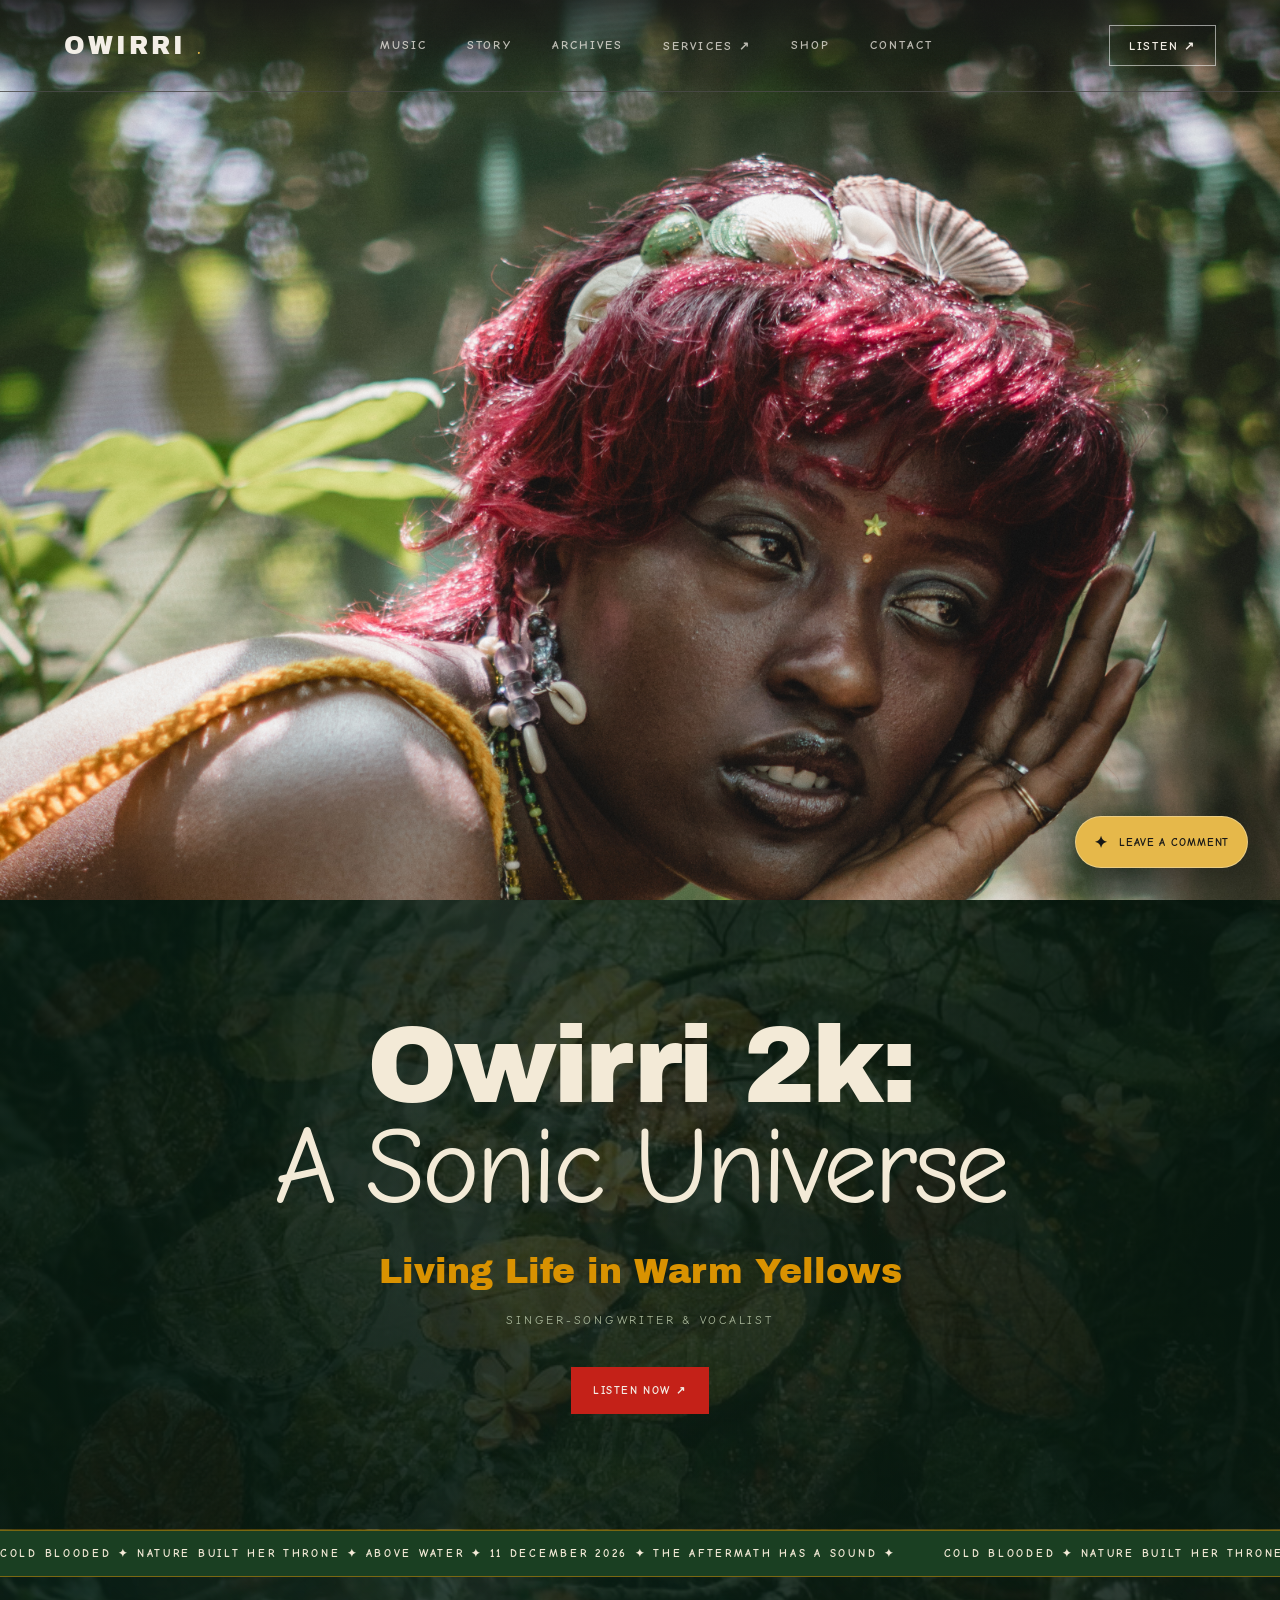
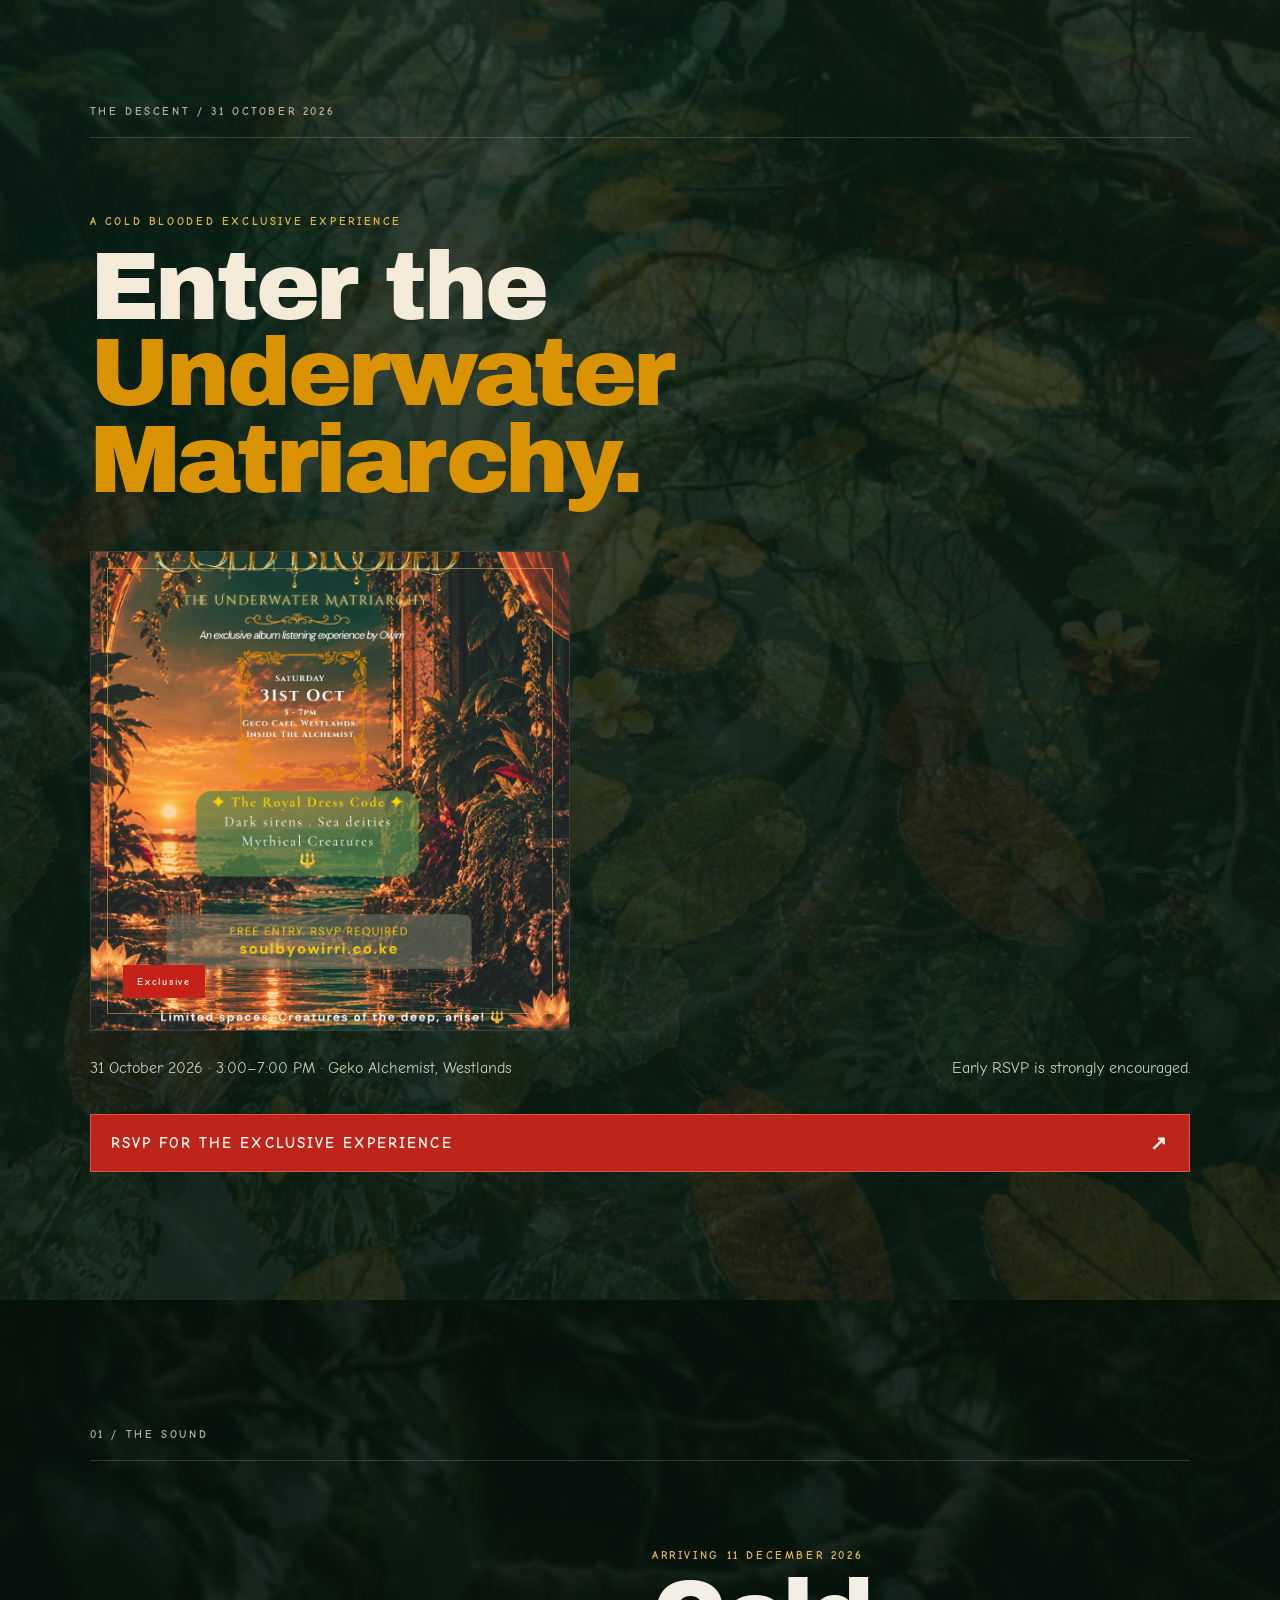
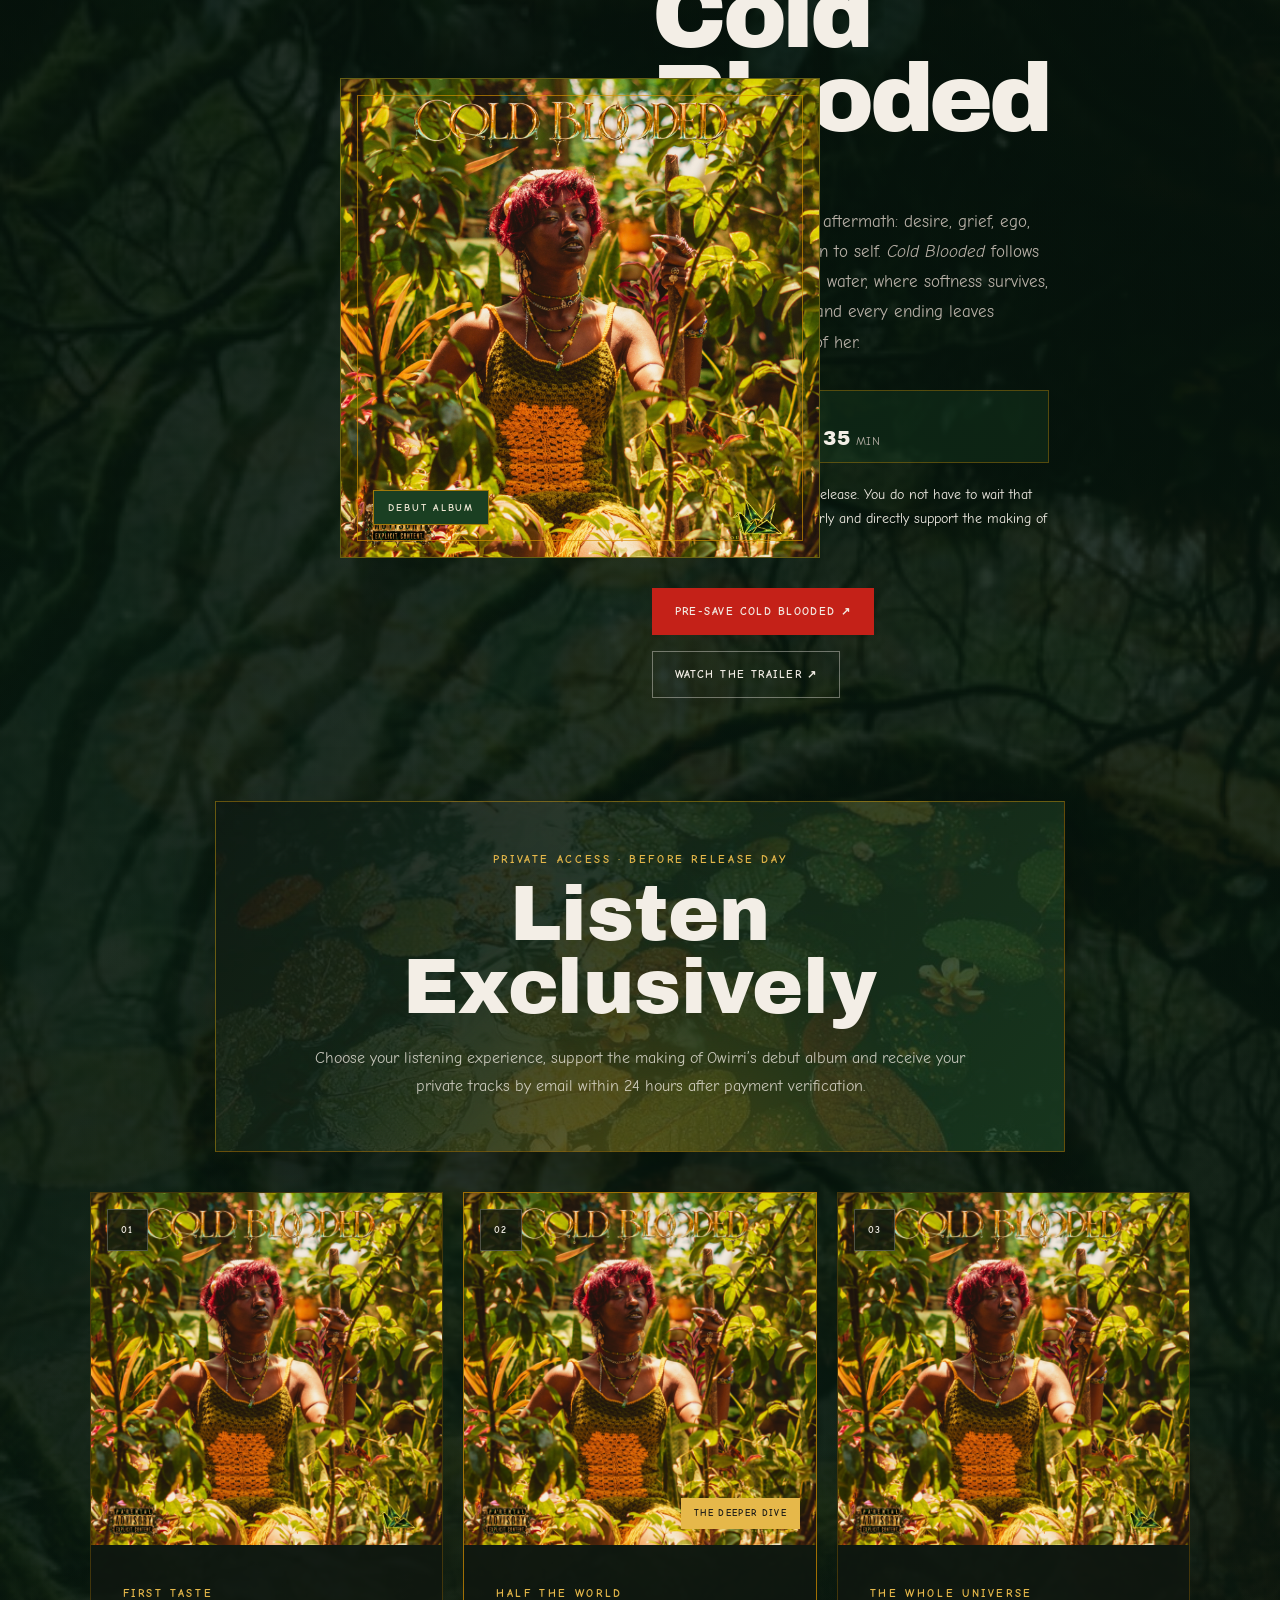
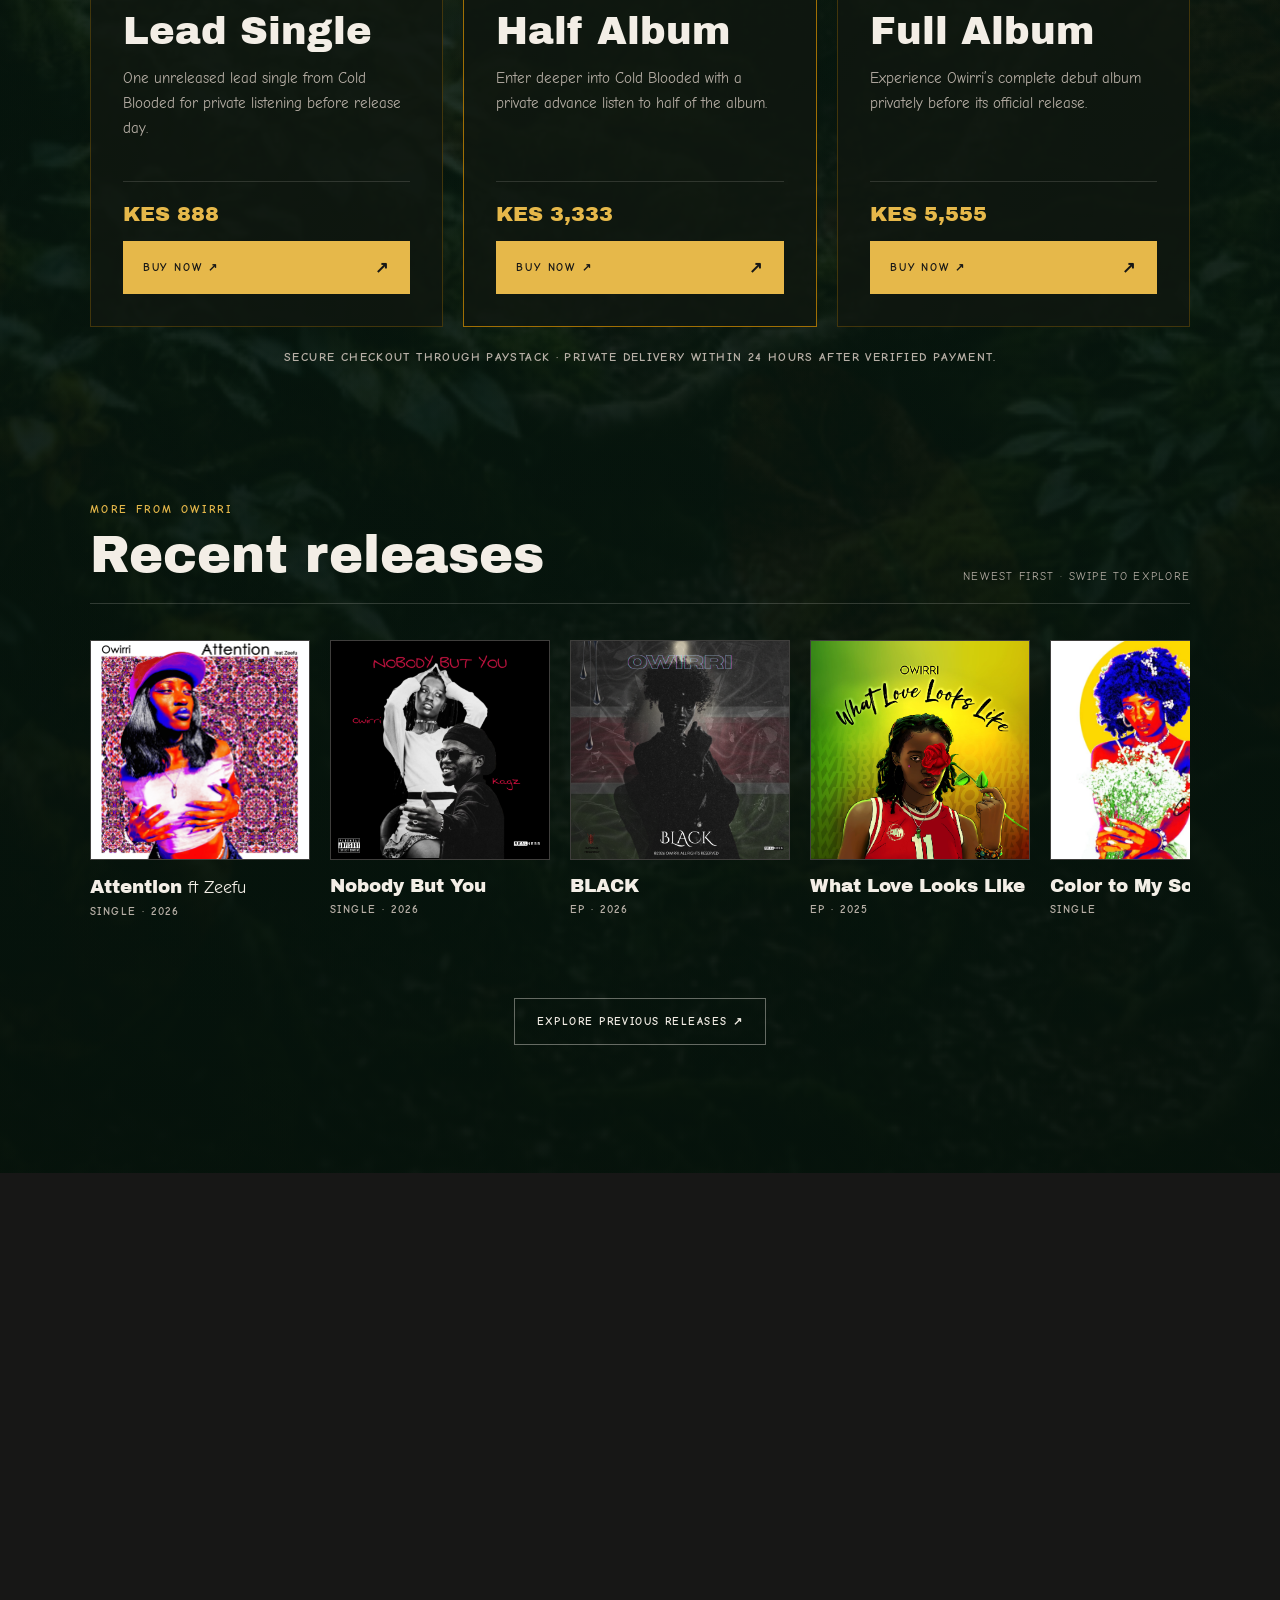
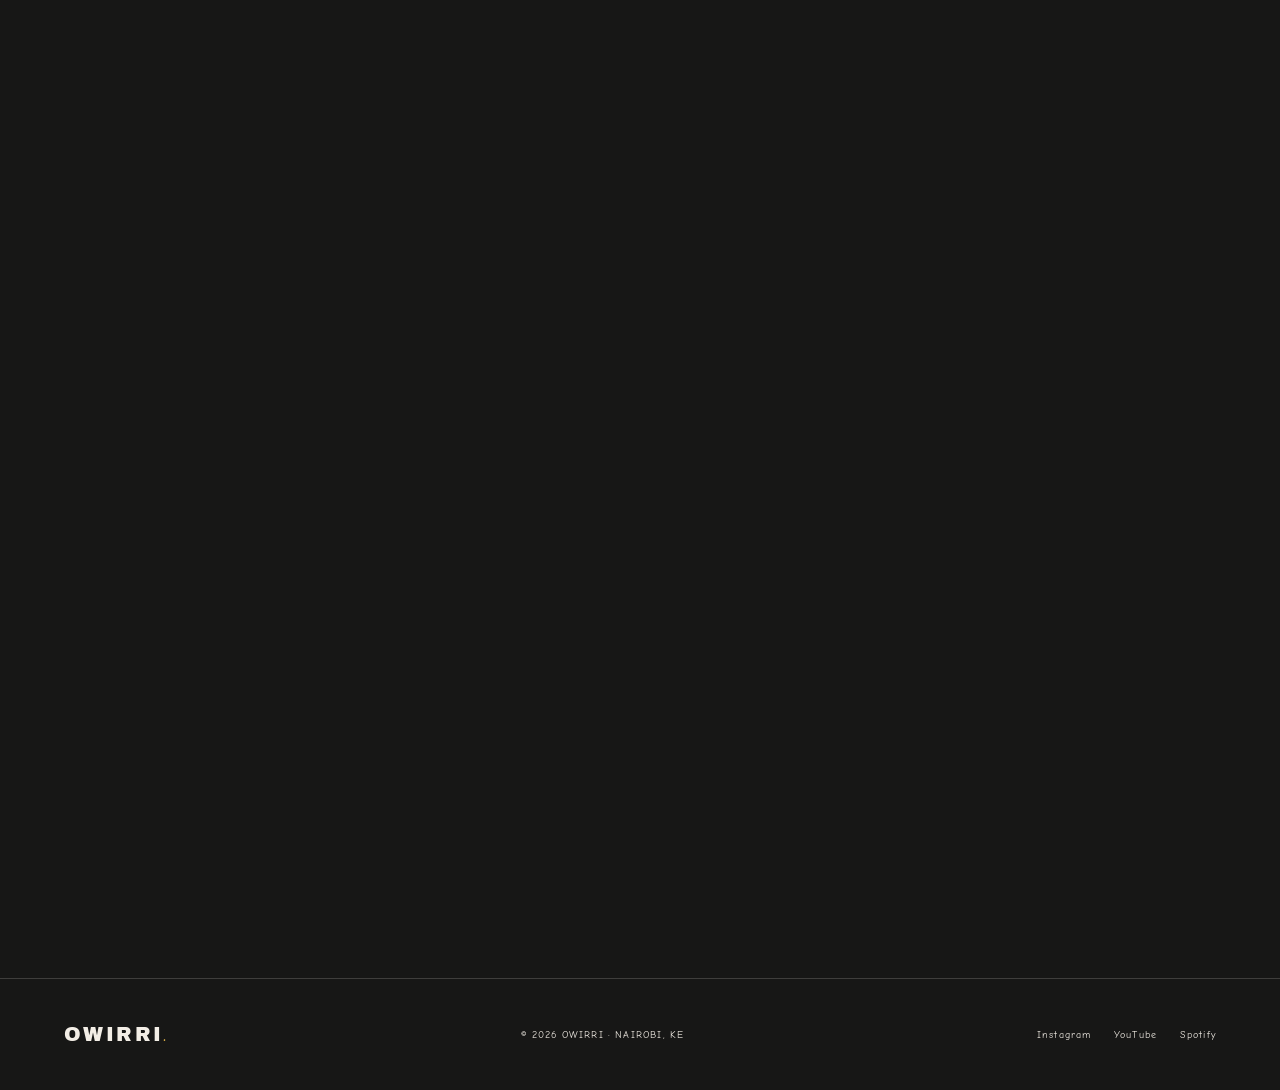
==== index.html @ 9dbcce5a "poster" ====
<!doctype html>
<html lang="en">
  <head>
    <meta charset="utf-8" />
    <meta name="viewport" content="width=device-width, initial-scale=1" />

    <title>Owirri | Kenyan Singer-Songwriter & Vocalist</title>

    <meta
  name="author"
  content="Owirri"
/>

<meta
  name="robots"
  content="index, follow, max-image-preview:large"
/>

<link
  rel="canonical"
  href="https://soulbyowirri.co.ke/"
/>

<meta
  name="theme-color"
  content="#1a3f22"
/>

    <link rel="icon" type="image/png" href="assets/images/favicon.png?v=1" />
    <link rel="shortcut icon" href="assets/images/favicon.png?v=1" />
    <link rel="apple-touch-icon" href="assets/images/favicon.png?v=1" />

    <meta
      name="description"
      content="Enter the sonic universe of Owirri, a Kenyan singer-songwriter and vocalist creating Afro-soul music through culture, vulnerability and bold storytelling."
    />

    <meta property="og:title" content="Owirri 2k: A Sonic Universe" />

    <meta
      property="og:description"
      content="Singer-songwriter and vocalist. Living Life in Warm Yellows."
    />

    <meta property="og:image" content="https://soulbyowirri.co.ke/assets/images/cold.jpg/>

    <meta property="og:type" content="website" />

    <!-- Open Graph: WhatsApp, Facebook and LinkedIn -->
<meta
  property="og:type"
  content="website"
/>

<meta
  property="og:site_name"
  content="Owirri 2k: A Sonic Universe"
/>

<meta
  property="og:title"
  content="Owirri | Kenyan Singer-Songwriter & Vocalist"
/>

<meta
  property="og:description"
  content="Music, stories and worlds by Owirri. Living Life in Warm Yellows—from Nairobi to the world."
/>

<meta
  property="og:url"
  content="https://soulbyowirri.co.ke/"
/>

<meta
  property="og:image"
  content="https://soulbyowirri.co.ke/assets/images/cold-blooded-cover.png"
/>

<meta
  property="og:image:alt"
  content="Cold Blooded, the debut album by Kenyan singer-songwriter Owirri"
/>

<meta
  property="og:locale"
  content="en_KE"
/>


   <!-- X / Twitter -->
<meta
  name="twitter:card"
  content="summary_large_image"
/>

<meta
  name="twitter:title"
  content="Owirri | Kenyan Singer-Songwriter & Vocalist"
/>

<meta
  name="twitter:description"
  content="Music, stories and worlds by Owirri. Living Life in Warm Yellows."
/>

<meta
  name="twitter:image"
  content="https://soulbyowirri.co.ke/assets/images/cold-blooded-cover.png"
/>

<meta
  name="twitter:image:alt"
  content="Cold Blooded, the debut album by Owirri"
/>

    <link rel="preconnect" href="https://fonts.googleapis.com" />
    <link rel="preconnect" href="https://fonts.gstatic.com" crossorigin />

    <link
      href="https://fonts.googleapis.com/css2?family=Archivo+Black&family=Comic+Neue:wght@400;700&display=swap"
      rel="stylesheet"
    />

    <link rel="stylesheet" href="interactions.css?v=8" />

    <link rel="stylesheet" href="styles.css?v=22" />
    <script src="script.js?v=12" defer></script>

    <script type="application/ld+json">
{
  "@context": "https://schema.org",
  "@graph": [
    {
      "@type": "Person",
      "@id": "https://soulbyowirri.co.ke/#owirri",
      "name": "Owirri",
      "alternateName": "Selline Atieno Owiti",
      "url": "https://soulbyowirri.co.ke/",
      "image": "https://soulbyowirri.co.ke/assets/images/owirri-featured.JPG",
      "description": "Owirri is a Kenyan singer-songwriter and vocalist creating Afro-soul music through cultural storytelling, emotional honesty and bold experimentation.",
      "jobTitle": [
        "Singer-Songwriter",
        "Vocalist",
        "Creative Director"
      ],
      "nationality": {
        "@type": "Country",
        "name": "Kenya"
      },
      "homeLocation": {
        "@type": "Place",
        "name": "Nairobi, Kenya"
      },
      "sameAs": [
        "https://www.instagram.com/owirrimuziki/",
        "https://www.youtube.com/@owirrimuziki",
        "https://open.spotify.com/artist/6coekACP7p61nFZSkHqpFH",
        "https://linktr.ee/Owirri"
      ]
    },
    {
      "@type": "WebSite",
      "@id": "https://soulbyowirri.co.ke/#website",
      "url": "https://soulbyowirri.co.ke/",
      "name": "Owirri 2k: A Sonic Universe",
      "description": "The official website of Kenyan singer-songwriter and vocalist Owirri.",
      "inLanguage": "en-KE",
      "publisher": {
        "@id": "https://soulbyowirri.co.ke/#owirri"
      }
    },
    {
      "@type": "MusicAlbum",
      "@id": "https://soulbyowirri.co.ke/#cold-blooded",
      "name": "Cold Blooded",
      "albumProductionType": "https://schema.org/StudioAlbum",
      "datePublished": "2026-12-11",
      "image": "https://soulbyowirri.co.ke/assets/images/cold-blooded-cover.png",
      "byArtist": {
        "@id": "https://soulbyowirri.co.ke/#owirri"
      },
      "url": "https://soulbyowirri.co.ke/#music"
    }
  ]
}
</script>
  </head>

  <body>
    <main>
      <!-- Primary navigation -->
      <nav class="nav" aria-label="Primary navigation">
        <a href="#top" class="wordmark"> OWIRRI <span>.</span> </a>

        <button
          class="menuButton"
          type="button"
          aria-label="Open navigation"
          aria-expanded="false"
        >
          MENU
        </button>

        <div class="navlinks">
          <a href="#music">Music</a>
          <a href="#story">Story</a>
          <a href="archives.html">Archives</a>
          <a
            href="https://mymsanii.ke/artist/selline-owiti"
            target="_blank"
            rel="noopener noreferrer"
          >
            Services ↗
          </a>
          <a href="#shop">Shop</a>

          <a href="#contact">Contact</a>
        </div>

        <a
          class="navCta"
          href="https://linktr.ee/Owirri"
          target="_blank"
          rel="noopener noreferrer"
        >
          Listen ↗
        </a>
      </nav>

      <!-- Cold Blooded featured portrait -->
<section
  class="featuredHero coldBloodedHero"
  id="top"
  aria-label="Owirri in the Cold Blooded era"
>
  <img
    class="featuredHeroImage"
    src="assets/images/cold.jpg"
    alt="Owirri surrounded by plants in the Cold Blooded era"
  />
</section>

      <!-- Artist introduction -->
      <section class="artistIntroduction" aria-labelledby="siteTitle">
        <h1 id="siteTitle">
          Owirri 2k:
          <span>A Sonic Universe</span>
        </h1>

        <p class="siteTagline">Living Life in Warm Yellows</p>

        <p class="artistRole">Singer-songwriter &amp; vocalist</p>

        <a
          class="button primaryButton"
          href="https://open.spotify.com/artist/6coekACP7p61nFZSkHqpFH?si=OmeyFnznQxWMDpTFpk75Jg"
          target="_blank"
          rel="noopener noreferrer"
        >
          Listen Now ↗
        </a>
      </section>

    <!-- Cold Blooded campaign marquee -->
<section
  class="marquee coldBloodedMarquee"
  aria-label="Cold Blooded album themes"
>
  <div class="marqueeTrack">
    <span class="marqueeMessage">
      COLD BLOODED ✦ NATURE BUILT HER THRONE ✦ ABOVE WATER ✦
      11 DECEMBER 2026 ✦ THE AFTERMATH HAS A SOUND ✦
    </span>

    <span class="marqueeMessage" aria-hidden="true">
      COLD BLOODED ✦ NATURE BUILT HER THRONE ✦ ABOVE WATER ✦
      11 DECEMBER 2026 ✦ THE AFTERMATH HAS A SOUND ✦
    </span>
  </div>
</section>

<!-- Cold Blooded trailer and RSVP invitation -->
<section class="experienceTrailer section reveal" aria-labelledby="experienceTitle">
  <div class="sectionNum">THE DESCENT / 31 OCTOBER 2026</div>

  <div class="experienceTrailerHeading">
    <p class="kicker">A COLD BLOODED EXCLUSIVE EXPERIENCE</p>
    <h2 id="experienceTitle">
      Enter the<br>
      <i>Underwater Matriarchy.</i>
    </h2>
  </div>

  <div class="featuredReleaseArt">
            <img
              src="assets/images/halloween.png"
              alt="Cold Blooded, exclusive listening experienceby Owirri"
            />

            <span class="latestBadge">Exclusive</span>
          </div>

  <div class="experienceDetails">
    <p>
      31 October 2026 · 3:00–7:00 PM · Geko Alchemist, Westlands
    </p>

    <p>
      Early RSVP is strongly encouraged.
    </p>
  </div>

  <a class="experienceRsvpButton" href="rsvp.html">
    RSVP FOR THE EXCLUSIVE EXPERIENCE
    <span aria-hidden="true">↗</span>
  </a>
</section>


      <!-- The Sound -->
      <section
        class="sound section reveal portalAtmosphere"
        id="music"
      >
        <div class="sectionNum">01 / THE SOUND</div>

        <!-- Featured album campaign -->
        <article class="featuredRelease coldBloodedFeature">
          <div class="featuredReleaseArt">
            <img
              src="assets/images/cold-blooded-cover.png"
              alt="Cold Blooded, the debut album by Owirri"
            />

            <span class="latestBadge">DEBUT ALBUM</span>
          </div>

          <div class="featuredReleaseContent">
            <p class="kicker">ARRIVING 11 DECEMBER 2026</p>

            <h2>
              Cold Blooded
              <span>by Owirri</span>
            </h2>

            <p class="featuredReleaseDescription">
              Twelve songs from the aftermath: desire, grief, ego, freedom and
              the return to self. <em>Cold Blooded</em> follows a mermaid beyond
              the water, where softness survives, self-respect sharpens and
              every ending leaves behind a new version of her.
            </p>

            <!-- Small album countdown -->
            <div
              class="albumCountdown"
              id="coldBloodedCountdown"
              aria-live="polite"
              data-release-date="2026-12-11T00:00:00+03:00"
            >
              <p class="countdownLabel">THE ALBUM ARRIVES IN</p>

              <div class="albumCountdownUnits">
                <span>
                  <strong id="albumCountdownDays">00</strong>
                  days
                </span>

                <span aria-hidden="true">·</span>

                <span>
                  <strong id="albumCountdownHours">00</strong>
                  hrs
                </span>

                <span aria-hidden="true">·</span>

                <span>
                  <strong id="albumCountdownMinutes">00</strong>
                  min
                </span>
              </div>
            </div>

            <div class="exclusiveListenPrompt">
              <p>
                December is the public release. You do not have to wait that
                long. Enter the album early and directly support the making of
                <em>Cold Blooded</em>.
              </p>
            </div>

            <div class="featuredReleaseActions">
  <a
    class="button primaryButton"
    href="#"
    target="_blank"
    rel="noopener noreferrer"
  >
    Pre-save Cold Blooded ↗
  </a>

  <a
    class="button outline"
    href="https://youtu.be/YK7ayrBcSNs?si=rmTU0edlibb_5NXH"
    target="_blank"
    rel="noopener noreferrer"
  >
    Watch The Trailer ↗
  </a>
</div>
          </div>
        </article>

        <!-- Exclusive listening packages -->
<section
  class="exclusiveCampaign"
  id="exclusive-listen"
  aria-labelledby="exclusiveListenTitle"
>
  <div class="exclusiveCampaignBanner">
    <p class="kicker">PRIVATE ACCESS · BEFORE RELEASE DAY</p>

    <h3 id="exclusiveListenTitle">Listen Exclusively</h3>

    <p>
      Choose your listening experience, support the making of Owirri’s
      debut album and receive your private tracks by email within 24 hours
      after payment verification.
    </p>
  </div>

  <div class="exclusivePackageGrid">
    <!-- Lead Single -->
    <article class="exclusivePackageCard">
      <div class="exclusivePackageArt">
        <img
          src="assets/images/cold-blooded-cover.png"
          alt="Cold Blooded album cover by Owirri"
          loading="lazy"
        >

        <span class="exclusivePackageNumber">01</span>
      </div>

      <div class="exclusivePackageDetails">
        <p class="kicker">FIRST TASTE</p>

        <h4>Lead Single</h4>

        <p>
          One unreleased lead single from Cold Blooded for private listening
          before release day.
        </p>

        <div class="exclusivePackageFooter">
          <strong>KES 888</strong>

          <a
            class="button exclusiveBuyButton"
            href="https://paystack.shop/pay/coldbloodedsingle"
            target="_blank"
            rel="noopener noreferrer"
          >
            Buy Now ↗
          </a>
        </div>
      </div>
    </article>

    <!-- Half Album -->
    <article class="exclusivePackageCard featuredPackage">
      <div class="exclusivePackageArt">
        <img
          src="assets/images/cold-blooded-cover.png"
          alt="Cold Blooded album cover by Owirri"
          loading="lazy"
        >

        <span class="exclusivePackageNumber">02</span>
        <span class="exclusivePackageBadge">THE DEEPER DIVE</span>
      </div>

      <div class="exclusivePackageDetails">
        <p class="kicker">HALF THE WORLD</p>

        <h4>Half Album</h4>

        <p>
          Enter deeper into Cold Blooded with a private advance listen to
          half of the album.
        </p>

        <div class="exclusivePackageFooter">
          <strong>KES 3,333</strong>

          <a
            class="button exclusiveBuyButton"
            href="https://paystack.shop/pay/coldbloodedhalf"
            target="_blank"
            rel="noopener noreferrer"
          >
            Buy Now ↗
          </a>
        </div>
      </div>
    </article>

    <!-- Full Album -->
    <article class="exclusivePackageCard">
      <div class="exclusivePackageArt">
        <img
          src="assets/images/cold-blooded-cover.png"
          alt="Cold Blooded album cover by Owirri"
          loading="lazy"
        >

        <span class="exclusivePackageNumber">03</span>
      </div>

      <div class="exclusivePackageDetails">
        <p class="kicker">THE WHOLE UNIVERSE</p>

        <h4>Full Album</h4>

        <p>
          Experience Owirri’s complete debut album privately before its
          official release.
        </p>

        <div class="exclusivePackageFooter">
          <strong>KES 5,555</strong>

          <a
            class="button exclusiveBuyButton"
            href="https://paystack.shop/pay/coldbloodedfull"
            target="_blank"
            rel="noopener noreferrer"
          >
            Buy Now ↗
          </a>
        </div>
      </div>
    </article>
  </div>

  <p class="exclusiveDeliveryNote">
    Secure checkout through Paystack · Private delivery within 24 hours
    after verified payment.
  </p>
</section>

        <!-- Recent releases -->
        <div class="recentReleases">
          <div class="recentReleasesHeader">
            <div>
              <p class="kicker">MORE FROM OWIRRI</p>
              <h3>Recent releases</h3>
            </div>

            <p>Newest first · Swipe to explore</p>
          </div>

          <div class="releaseThread">
            <!-- Attention -->
            <a
              class="releaseCard"
              href="https://ditto.fm/attention-owirri"
              target="_blank"
              rel="noopener noreferrer"
              aria-label="Listen to Attention by Owirri featuring Zeefu"
            >
              <div class="releaseCardArt">
                <img
                  src="assets/images/attention-cover.jpg"
                  alt="Attention by Owirri featuring Zeefu"
                  loading="lazy"
                />

                <span class="releaseCardPlay" aria-hidden="true">↗</span>
              </div>

              <div class="releaseCardDetails">
                <h4>Attention <span>ft Zeefu</span></h4>
                <p>Single · 2026</p>
              </div>
            </a>

            <!-- Nobody But You -->
            <a
              class="releaseCard"
              href="https://ditto.fm/nobody-but-you-owirri"
              target="_blank"
              rel="noopener noreferrer"
              aria-label="Listen to Nobody But You by Owirri"
            >
              <div class="releaseCardArt">
                <img
                  src="assets/images/nobody-but-you.png"
                  alt="Nobody But You by Owirri"
                  loading="lazy"
                />

                <span class="releaseCardPlay" aria-hidden="true">↗</span>
              </div>

              <div class="releaseCardDetails">
                <h4>Nobody But You</h4>
                <p>Single · 2026</p>
              </div>
            </a>

            <!-- BLACK -->
            <a
              class="releaseCard"
              href="https://ditto.fm/black-owirri"
              target="_blank"
              rel="noopener noreferrer"
              aria-label="Listen to the BLACK EP by Owirri"
            >
              <div class="releaseCardArt">
                <img
                  src="assets/images/black-ep.png"
                  alt="BLACK EP by Owirri"
                  loading="lazy"
                />

                <span class="releaseCardPlay" aria-hidden="true">↗</span>
              </div>

              <div class="releaseCardDetails">
                <h4>BLACK</h4>
                <p>EP · 2026</p>
              </div>
            </a>

            <!-- What Love Looks Like -->
            <a
              class="releaseCard"
              href="https://open.spotify.com/album/7qBEAhfD0J2901HElE4laf"
              target="_blank"
              rel="noopener noreferrer"
              aria-label="Listen to the What Love Looks Like EP by Owirri"
            >
              <div class="releaseCardArt">
                <img
                  src="assets/images/what-love-looks-like.jpg"
                  alt="What Love Looks Like EP by Owirri"
                  loading="lazy"
                />

                <span class="releaseCardPlay" aria-hidden="true">↗</span>
              </div>

              <div class="releaseCardDetails">
                <h4>What Love Looks Like</h4>
                <p>EP · 2025</p>
              </div>
            </a>

            <!-- Color to My Soul -->
            <a
              class="releaseCard"
              href="https://open.spotify.com/album/4Vw2dFPKnEcLEEzvN4po21"
              target="_blank"
              rel="noopener noreferrer"
              aria-label="Listen to Color to My Soul"
            >
              <div class="releaseCardArt">
                <img
                  src="assets/images/color-to-my-soul.jpeg"
                  alt="Color to My Soul by Colosoul and Owirri featuring Project Gemini"
                  loading="lazy"
                />

                <span class="releaseCardPlay" aria-hidden="true">↗</span>
              </div>

              <div class="releaseCardDetails">
                <h4>Color to My Soul</h4>
                <p>Single</p>
              </div>
            </a>
          </div>

          <div class="previousReleases">
            <a
              class="button outline"
              href="https://open.spotify.com/artist/6coekACP7p61nFZSkHqpFH"
              target="_blank"
              rel="noopener noreferrer"
            >
              Explore Previous Releases ↗
            </a>
          </div>
        </div>
      </section>

      <!-- About -->
      <!-- About Owirri -->
      <section class="story section reveal" id="story">
        <div class="sectionNum">02 / ABOUT OWIRRI</div>

        <!-- Visible biography -->
        <div class="aboutIntro">
          <div class="aboutIntroTitle">
            <p class="kicker">THE ARTIST</p>

            <h2>
              Meet<br />
              <i>Owirri.</i>
            </h2>
          </div>

          <div class="aboutBio">
            <p class="lead">
              Owirri is a Kenyan singer-songwriter whose music lives at the
              intersection of Afro-soul, cultural storytelling and emotional
              honesty.
            </p>

            <p>
              Moving between English, Kiswahili, Dholuo and everyday Kenyan
              slang, she lets language travel as naturally as emotion. Her
              writing explores strength wrapped in softness, longing beneath
              confidence, and the quiet transformations that happen after the
              noise.
            </p>

            <p>
              From Nairobi to the world, each song becomes another chapter where
              emotion becomes language, culture becomes sound, and vulnerability
              feels like home.
            </p>
          </div>
        </div>

        <!-- The Owirri Files -->
        <div class="owirriFiles">
          <div class="aboutSubheading">
            <p class="kicker">THE OWIRRI FILES</p>

            <h3>Get into the lore.</h3>

            <p>
              Some stories need more than a three-line bio. Open a file if you
              want the tea.
            </p>
          </div>

          <div class="fileGrid">
            <!-- Origin story -->
            <details class="fileCard">
              <summary>
                <span class="fileNumber">01</span>

                <span class="fileHeading">
                  <strong>The Origin Story</strong>

                  <small>
                    The competition I entered for redemption gave me something
                    bigger than a prize: a career.
                  </small>
                </span>

                <span class="fileToggle" aria-hidden="true"></span>
              </summary>

              <div class="fileContent">
                <p>
                  In October 2023, during my fourth year at Multimedia
                  University of Kenya, Boomplay Campus MVP came to campus. I
                  couldn’t choose a cover song from the many I loved, so I did
                  something slightly unhinged for a first attempt, I wrote my
                  own.
                </p>

                <p>
                  It became my first original song performed publicly. I reached
                  the final stage and finished fourth: close enough to see the
                  prizes, but I left with something more important, a dream that
                  suddenly felt possible.
                </p>

                <p>
                  After the competition, people kept asking where they could
                  find my music. At the time, the honest answer was nowhere. So,
                  in November 2023, I released that song as “Muziki Kama Hii”
                  and began my journey as a recording artist.
                </p>

                <p>
                  I had always sung in church, but I had never imagined music as
                  a career. Campus MVP changed that. I felt the decision in my
                  bones before everyone around me understood it. The dream
                  stayed.
                </p>
              </div>
            </details>

            <!-- Numbers and data -->
            <details class="fileCard">
              <summary>
                <span class="fileNumber">02</span>

                <span class="fileHeading">
                  <strong>Numbers by Day</strong>

                  <small>
                    By day, I make sense of numbers. By night, I make sense of
                    feelings.
                  </small>
                </span>

                <span class="fileToggle" aria-hidden="true"></span>
              </summary>

              <div class="fileContent">
                <p>
                  Outside music, I am a statistician and data professional with
                  a background in Mathematics and Computer Science. My world
                  includes datasets, patterns, dashboards and the persistent
                  belief that every complicated thing can eventually be
                  understood.
                </p>

                <p>
                  Music and data may appear to live on opposite ends of the
                  brain, but I approach both with the same instinct: look
                  closely, find the pattern and translate it into something
                  people can understand.
                </p>

                <p>
                  One side of me works with evidence. The other works with
                  emotion. Somehow, both are always trying to tell the truth.
                </p>
              </div>
            </details>

            <!-- Community building -->
            <details class="fileCard">
              <summary>
                <span class="fileNumber">03</span>

                <span class="fileHeading">
                  <strong>Building the Room</strong>

                  <small>
                    I don’t only want a place in the creative industry. I build
                    places where other artists can belong too.
                  </small>
                </span>

                <span class="fileToggle" aria-hidden="true"></span>
              </summary>

              <div class="fileContent">
                <p>
                  My creative work extends beyond building my own career.
                  Through Soul Society, I curate performance spaces, artist
                  conversations and cultural experiences designed to help
                  creatives meet, experiment and be witnessed.
                </p>

                <p>
                  I am interested in what happens when artists have more than a
                  stage. When they also have community, shared knowledge and
                  room to grow.
                </p>

                <p>
                  For me, community-building is not separate from the music. It
                  is part of the same mission: creating the spaces I once needed
                  and opening the door wider for the artists coming beside me.
                </p>

                <a
                  class="fileLink"
                  href="https://owirrimuziki.wordpress.com/the-ubuntu-mic-%F0%9F%8E%99/"
                  target="_blank"
                  rel="noopener noreferrer"
                >
                  Explore Soul Society ↗
                </a>
              </div>
            </details>

            <!-- Other creative work -->
            <details class="fileCard">
              <summary>
                <span class="fileNumber">04</span>

                <span class="fileHeading">
                  <strong>Beyond the Microphone</strong>

                  <small>
                    Jewellery, poetry, fashion and editorial work. The music is
                    only one entrance.
                  </small>
                </span>

                <span class="fileToggle" aria-hidden="true"></span>
              </summary>

              <div class="fileContent">
                <p>
                  Before some feelings became songs, they became poems. During
                  campus, I wrote “Unlove You,” a poetry collection published on
                  Wattpad that holds an earlier version of my voice and the
                  emotions I was learning to name.
                </p>

                <p>
                  I also create jewellery through Mi Hermosa Art Sanctuary,
                  turning shells, beads and found details into wearable pieces
                  shaped by identity and personal expression.
                </p>

                <p>
                  Then there is the editorial world. As chief editor at Nairobi
                  City Girls, I help document women, creativity and culture in
                  Nairobi. I am drawn to anything that allows a story to take
                  form, through sound, words, images or something made by hand.
                </p>

                <div class="fileActions">
                  <a
                    class="fileLink"
                    href="https://www.wattpad.com/story/219319038-unlove-you"
                    target="_blank"
                    rel="noopener noreferrer"
                  >
                    Read Unlove You ↗
                  </a>

                  <a
                    class="fileLink"
                    href="https://theyellowroom.hustlesasa.shop/"
                    target="_blank"
                    rel="noopener noreferrer"
                  >
                    Shop Mi Hermosa ↗
                  </a>

                  <a
                    class="fileLink"
                    href="https://nairobicitygirls.wordpress.com"
                    target="_blank"
                    rel="noopener noreferrer"
                  >
                    Visit Nairobi City Girls ↗
                  </a>
                </div>
              </div>
            </details>
          </div>
        </div>

        <!-- Milestone receipts -->
        <div class="receipts">
          <div class="aboutSubheading receiptsHeading">
            <p class="kicker">THE RECEIPTS</p>
            <h3>A few plot points.</h3>
            <p>Swipe through the moments that moved the story forward.</p>
          </div>

          <div class="receiptThread">
            <article class="receiptCard">
              <p class="receiptDate">OCT 2023</p>
              <span class="receiptNumber">01</span>
              <h4>Boomplay Campus MVP</h4>
              <p>
                The stage that turned a private instinct into a public dream.
              </p>
            </article>

            <article class="receiptCard">
              <p class="receiptDate">NOV 2023</p>
              <span class="receiptNumber">02</span>
              <h4>Muziki Kama Hii</h4>
              <p>
                The song written for Campus MVP became my first official
                release.
              </p>
            </article>

            <article class="receiptCard">
              <p class="receiptDate">SEP 2024</p>
              <span class="receiptNumber">03</span>
              <h4>Lady Luo</h4>
              <p>
                My first EP and my first time placing Dholuo identity at the
                centre of my music.
              </p>
            </article>

            <article class="receiptCard">
              <p class="receiptDate">2024</p>
              <span class="receiptNumber">04</span>
              <h4>Epic Pulse Magazine</h4>
              <p>
                Shortly after “Lady Luo,” Epic Pulse named me Creative of the
                Month, my first media recognition.
              </p>
            </article>

            <article class="receiptCard">
              <p class="receiptDate">APR 2025</p>
              <span class="receiptNumber">05</span>
              <h4>perFORM Music Inc.</h4>
              <p>
                Professional training turned potential into validation, stronger
                craft and certified proof of growth.
              </p>
            </article>

            <article class="receiptCard">
              <p class="receiptDate">20 SEP 2025</p>
              <span class="receiptNumber">06</span>
              <h4>What Love Looks Like</h4>
              <p>
                My first listening party brought the music out of private
                headphones and into a shared room.
              </p>
            </article>
          </div>
        </div>

        <!-- Planet Her social hub -->
<article class="nextChapter socialChapter">
  <div class="nextChapterLabel">
    <p class="kicker">THE OWIRRIANA REPUBLIC</p>
    <span>PLANET HER</span>
  </div>

  <div class="nextChapterContent socialChapterContent">
    <p class="socialEyebrow">COME CLOSER</p>

    <h3>Enter Planet Her.</h3>

    <p class="socialChapterIntro">
      A direct line into Owirri’s universe; music updates, behind-the-scenes
      moments, private thoughts, first listens and whatever beautiful chaos
      happens next.
    </p>

    <!-- Main community invitation -->
    <a
      class="planetHerHeadline"
      href="https://whatsapp.com/channel/0029Va6Kbw6Ae5Vssv9sy532"
      target="_blank"
      rel="noopener noreferrer"
    >
      <span class="planetHerHeadlineIcon" aria-hidden="true">☏</span>

      <span>
        <small>HEADLINING PLANET HER</small>
        <strong>Join the WhatsApp Community</strong>
        <em>Enter the Republic ↗</em>
      </span>
    </a>

    <!-- Social platforms -->
    <div class="socialUniverse" aria-label="Follow Owirri">
      <a
        href="https://www.instagram.com/_.owirri"
        target="_blank"
        rel="noopener noreferrer"
      >
        <span>Instagram</span>
        <strong>@owirrimuziki</strong>
        <i aria-hidden="true">↗</i>
      </a>

      <a
        href="https://www.youtube.com/@Owirriana"
        target="_blank"
        rel="noopener noreferrer"
      >
        <span>YouTube</span>
        <strong>Watch &amp; Subscribe</strong>
        <i aria-hidden="true">↗</i>
      </a>

      <a
        href="https://open.spotify.com/artist/6coekACP7p61nFZSkHqpFH"
        target="_blank"
        rel="noopener noreferrer"
      >
        <span>Spotify</span>
        <strong>Follow &amp; Listen</strong>
        <i aria-hidden="true">↗</i>
      </a>

      <a
        href="https://linktr.ee/Owirri"
        target="_blank"
        rel="noopener noreferrer"
      >
        <span>Everywhere Else</span>
        <strong>Find Owirri</strong>
        <i aria-hidden="true">↗</i>
      </a>
    </div>
  </div>

  <span class="nextChapterStatus">TRANSMITTING...</span>
</article>
      </section>

      <!-- Gallery -->
      <section class="gallery section reveal forestAtmosphere">
        <div class="sectionNum">03 / IN FRAME</div>

        <div class="galleryHeading">
          <p class="kicker">OWIRRI, AS SEEN</p>

          <h2>
            A life in<br />
            <i>many frames.</i>
          </h2>

          <p>
            Onstage, offstage and somewhere between sound, style, community and
            becoming.
          </p>
        </div>

        <div class="galleryGrid">
          <!-- Main editorial image -->
          <figure class="shot galleryEditorial">
            <div class="shotImage">
              <img
                src="assets/images/gallery-editorial.jpg"
                alt="Black-and-white editorial portrait of Owirri"
                loading="lazy"
              />
            </div>

            <figcaption>
              <span>01</span>
              <strong>EDITORIAL / OWIRRI</strong>
            </figcaption>
          </figure>

          <!-- Live performance -->
          <figure class="shot galleryLive">
            <div class="shotImage">
              <img
                src="assets/images/gallery-live.jpg"
                alt="Owirri performing live with a microphone"
                loading="lazy"
              />
            </div>

            <figcaption>
              <span>02</span>
              <strong>LIVE / NAIROBI</strong>
            </figcaption>
          </figure>

          <!-- Fashion -->
          <figure class="shot galleryFashion">
            <div class="shotImage">
              <img
                src="assets/images/gallery-fashion.jpg"
                alt="Owirri in a styled daytime portrait"
                loading="lazy"
              />
            </div>

            <figcaption>
              <span>03</span>
              <strong>STYLE / PERSONAL LANGUAGE</strong>
            </figcaption>
          </figure>

          <!-- Wildcard -->
          <figure class="shot galleryWildcard">
            <div class="shotImage">
              <img
                src="assets/images/gallery-wildcard.jpg"
                alt="Owirri standing in an art gallery"
                loading="lazy"
              />
            </div>

            <figcaption>
              <span>04</span>
              <strong>ART IN THE EVERYDAY</strong>
            </figcaption>
          </figure>

          <!-- Community -->
          <figure class="shot galleryCommunity">
            <div class="shotImage">
              <img
                src="assets/images/gallery-community.jpg"
                alt="Owirri sharing a joyful moment with her creative community"
                loading="lazy"
              />
            </div>

            <figcaption>
              <span>05</span>
              <strong>COMMUNITY / THE ROOM WE BUILD</strong>
            </figcaption>
          </figure>
        </div>
      </section>


      <!-- Contact -->
      <section
       class="contact section reveal portalAtmosphere"
       id="contact"
      >
        <p class="kicker">BOOKINGS · PRESS · COLLABORATIONS</p>

        <h2>
          Bring the whole<br />
          <i>world to your stage.</i>
        </h2>

        <div class="contactRow">
          <a
            class="button gold"
            href="https://linktr.ee/Owirri"
            target="_blank"
            rel="noopener noreferrer"
          >
            Contact Owirri ↗
          </a>

          <p>
            Nairobi, Kenya<br />
            Available for live shows, festivals, creative partnerships and
            editorial features.
          </p>
        </div>
      </section>

      <!-- Footer -->
      <footer>
        <a class="wordmark" href="#top"> OWIRRI<span>.</span> </a>

        <p>© <span id="year">2026</span> OWIRRI · NAIROBI, KE</p>

        <div>
          <a href="https://www.instagram.com/_.owirri"> Instagram </a>

          <a href="https://www.youtube.com/@Owirriana"> YouTube </a>

          <a href="https://open.spotify.com/artist/6coekACP7p61nFZSkHqpFH">
            Spotify
          </a>
        </div>
      </footer>
    </main>

    <!-- Floating website comment button -->
<button
  class="floatingCommentButton"
  id="openCommentButton"
  type="button"
  aria-label="Leave Owirri a comment"
>
  <span class="commentButtonIcon" aria-hidden="true">✦</span>
  <span class="commentButtonText">Leave a comment</span>
</button>

<!-- Comment pop-up -->
<dialog
  class="commentDialog"
  id="commentDialog"
  aria-labelledby="commentDialogTitle"
>
  <div class="commentModal">

    <button
      class="closeCommentButton"
      id="closeCommentButton"
      type="button"
      aria-label="Close comment form"
    >
      ×
    </button>

    <p class="kicker">FROM YOUR SIDE OF THE UNIVERSE</p>

    <h2 id="commentDialogTitle">Leave a little something.</h2>

    <p class="commentIntroduction">
      A thought, reaction, question or tiny love letter—Owirri is listening.
    </p>

    <form
      class="commentForm"
      id="commentForm"
      action="https://formspree.io/f/mqpanjnb"
      method="POST"
    >
      <input
        type="hidden"
        name="_subject"
        value="New Comment from Owirri's Website"
      />

      <input
        type="hidden"
        id="commentPage"
        name="page"
        value=""
      />

      <!-- Spam trap: real visitors never see this -->
      <input
        class="commentHoneypot"
        type="text"
        name="_gotcha"
        tabindex="-1"
        autocomplete="off"
      />

      <div class="formField">
        <label for="commenterName">
          Your name <span>(optional)</span>
        </label>

        <input
          type="text"
          id="commenterName"
          name="name"
          autocomplete="name"
        />
      </div>

      <div class="formField">
        <label for="commenterEmail">
          Your email <span>(optional)</span>
        </label>

        <input
          type="email"
          id="commenterEmail"
          name="email"
          autocomplete="email"
        />
      </div>

      <div class="formField">
        <label for="websiteComment">Your comment</label>

        <textarea
          id="websiteComment"
          name="comment"
          rows="5"
          placeholder="Tell me what moved you..."
          required
        ></textarea>
      </div>

      <button
        class="button primaryButton commentSubmitButton"
        type="submit"
      >
        Send to Owirri
      </button>

      <p
        class="commentStatus"
        id="commentStatus"
        aria-live="polite"
      ></p>
    </form>
  </div>
</dialog>

  </body>
</html>
---- interactions.css ----
/* ==================================================
   REVEAL ANIMATIONS
   JavaScript adds the "visible" or "is-visible" class.
   ================================================== */

.reveal {
  opacity: 0;
  transform: translateY(36px);

  transition:
    opacity 800ms ease,
    transform 800ms ease;
}

.reveal.visible,
.reveal.is-visible {
  opacity: 1;
  transform: translateY(0);
}


/* ==================================================
   FEATURED IMAGE ENTRANCE
   ================================================== */

.featuredHeroImage {
  opacity: 0;
  transform: scale(1.025);

  animation: featuredImageEntrance 1.2s ease forwards;
}

@keyframes featuredImageEntrance {
  to {
    opacity: 1;
    transform: scale(1);
  }
}


/* ==================================================
   INTRODUCTION ENTRANCE
   ================================================== */

.artistIntroduction h1,
.siteTagline,
.artistRole,
.primaryButton {
  opacity: 0;
  transform: translateY(20px);

  animation: introductionEntrance 700ms ease forwards;
}

.artistIntroduction h1 {
  animation-delay: 120ms;
}

.siteTagline {
  animation-delay: 260ms;
}

.artistRole {
  animation-delay: 380ms;
}

.primaryButton {
  animation-delay: 500ms;
}

@keyframes introductionEntrance {
  to {
    opacity: 1;
    transform: translateY(0);
  }
}


/* ==================================================
   INTERACTIVE FOCUS STATES
   ================================================== */

a:focus-visible,
button:focus-visible {
  outline: 2px solid var(--gold);
  outline-offset: 5px;
}


/* ==================================================
   NAVIGATION MENU
   Supports either "open" or "is-open" from script.js.
   ================================================== */

@media (max-width: 800px) {
  .navlinks.open,
  .navlinks.is-open {
    animation: mobileMenuEntrance 220ms ease forwards;
  }

  @keyframes mobileMenuEntrance {
    from {
      opacity: 0;
      transform: translateY(-8px);
    }

    to {
      opacity: 1;
      transform: translateY(0);
    }
  }
}


/* ==================================================
   ACCESSIBILITY: REDUCED MOTION
   ================================================== */

@media (prefers-reduced-motion: reduce) {
  html {
    scroll-behavior: auto;
  }

  *,
  *::before,
  *::after {
    animation-duration: 0.01ms !important;
    animation-iteration-count: 1 !important;
    transition-duration: 0.01ms !important;
  }

  .reveal,
  .featuredHeroImage,
  .artistIntroduction h1,
  .siteTagline,
  .artistRole,
  .primaryButton {
    opacity: 1;
    transform: none;
  }

  .marquee div {
    animation: none;
  }
}
---- styles.css ----
/* ==================================================
   OWIRRI COLOUR SYSTEM
   ================================================== */

:root {
  --ink: #171716;
  --deep: #292827;
  --surface: #211f1e;

  --foam: #f3eee6;
  --mist: #b8b0a7;

  --red: #c42118;
  --red-dark: #97170f;

  --gold: #e6b84a;
  --copper: #a86545;

  --border: rgba(243, 238, 230, 0.18);
  --border-strong: rgba(243, 238, 230, 0.4);

  --font-body: "Comic Neue", cursive;
  --font-display: "Archivo Black", sans-serif;

  --about-bg: #211a18;
  --about-surface: #302522;
  --about-surface-hover: #3c2b27;
}

body {
  font-family: var(--font-body);
}

button,
input,
textarea,
select {
  font-family: inherit;
}

h1,
h2,
h3,
h4,
h5,
h6,
.wordmark,
.siteTitle,
.sectionTitle {
  font-family: var(--font-display);
  font-weight: 400;
}

/* ==================================================
   FIXED SITE TYPOGRAPHY
   ================================================== */

html,
body,
p,
a,
span,
button,
input,
textarea,
select,
label,
li,
figcaption {
  font-family: var(--font-body);
}

h1,
h2,
h3,
h4,
h5,
h6,
.wordmark,
.siteTitle,
.sectionTitle {
  font-family: var(--font-display);
  font-weight: 400;
}

body {
  font-weight: 400;
}

strong,
b,
.button,
.navlinks,
.navCta,
.menuButton,
.artistRole,
.kicker,
.sectionNum {
  font-weight: 700;
}

/* ==================================================
   RESET AND GLOBAL STYLES
   ================================================== */

* {
  box-sizing: border-box;
}

html {
  scroll-behavior: smooth;
}

body {
  margin: 0;
  overflow-x: hidden;
  background: var(--ink);
  color: var(--foam);
  font-family: var(--font-body);
}

a {
  color: inherit;
  text-decoration: none;
}

img {
  display: block;
  width: 100%;
}

button {
  color: inherit;
  font: inherit;
}

/* ==================================================
   NAVIGATION
   ================================================== */

.nav {
  position: absolute;
  z-index: 10;
  top: 0;
  right: 0;
  left: 0;

  display: flex;
  align-items: center;
  justify-content: space-between;

  height: 92px;
  padding: 0 5vw;

  background: linear-gradient(
    180deg,
    rgba(23, 23, 22, 0.8) 0%,
    rgba(23, 23, 22, 0.3) 65%,
    transparent 100%
  );

  border-bottom: 1px solid rgba(255, 255, 255, 0.18);
}

.wordmark {
  font-family: var(--font-display);
  font-size: 1.55rem;
  letter-spacing: 0.12em;
}

.wordmark span,
.goldText {
  color: var(--gold);
}

.navlinks {
  display: flex;
  gap: 2.5rem;

  font-size: 0.72rem;
  letter-spacing: 0.18em;
  text-transform: uppercase;
}

.navlinks a {
  opacity: 0.74;
  transition:
    color 180ms ease,
    opacity 180ms ease;
}

.navlinks a:hover,
.navlinks a:focus-visible {
  color: var(--gold);
  opacity: 1;
}

.navCta {
  padding: 0.8rem 1.2rem;

  border: 1px solid rgba(255, 255, 255, 0.55);

  font-size: 0.72rem;
  letter-spacing: 0.15em;
  text-transform: uppercase;

  transition:
    color 180ms ease,
    background-color 180ms ease,
    border-color 180ms ease;
}

.navCta:hover,
.navCta:focus-visible {
  color: var(--ink);
  background: var(--gold);
  border-color: var(--gold);
}

.menuButton {
  display: none;
  padding: 0;
  background: transparent;
  border: 0;

  font-size: 0.68rem;
  letter-spacing: 0.16em;
  text-transform: uppercase;

  cursor: pointer;
}

/* ==================================================
   COLD BLOODED FEATURED IMAGE
   ================================================== */

.featuredHero {
  position: relative;
  display: grid;
  place-items: center;
  width: 100%;
  height: min(920px, 100svh);
  min-height: 680px;
  overflow: hidden;

  /*
   * The same portrait fills the surrounding space while the main
   * photograph remains fully visible.
   */
  background:
    linear-gradient(rgba(8, 20, 12, 0.46), rgba(8, 20, 12, 0.62)),
    url("assets/images/cold.jpg") center 38% / cover no-repeat;
}

.featuredHero::before {
  content: "";
  position: absolute;
  inset: -30px;
  backdrop-filter: blur(18px);
  pointer-events: none;
}

.featuredHeroImage {
  position: relative;
  z-index: 1;
  width: 100%;
  height: 100%;
  object-fit: contain;
  object-position: center;
  filter: drop-shadow(0 0 34px rgba(0, 0, 0, 0.34));
}

.coldBloodedHero::after {
  content: "";
  position: absolute;
  z-index: 2;
  inset: 0;
  pointer-events: none;
  background:
    linear-gradient(
      90deg,
      rgba(8, 20, 12, 0.26),
      transparent 22%,
      transparent 78%,
      rgba(8, 20, 12, 0.26)
    ),
    linear-gradient(
      180deg,
      rgba(8, 20, 12, 0.08),
      transparent 65%,
      rgba(8, 20, 12, 0.42)
    );
}

/* ==================================================
   COLD BLOODED ARTIST INTRODUCTION
   ================================================== */

.artistIntroduction {
  position: relative;
  isolation: isolate;
  overflow: hidden;
  padding: clamp(5rem, 9vw, 9rem) clamp(1.4rem, 7vw, 7rem);
  text-align: center;

  /*
   * The forest establishes the portal.
   * The dark green layer keeps it atmospheric and readable.
   */
  background:
    linear-gradient(180deg, rgba(7, 24, 15, 0.78), rgba(7, 24, 15, 0.9)),
    url("assets/images/forest-portal.jpg") center 48% / cover no-repeat;

  border-bottom: 1px solid rgba(217, 146, 1, 0.3);
}

.artistIntroduction::before {
  content: "";
  position: absolute;
  z-index: -2;
  inset: 0;

  /*
   * Water enters as texture rather than becoming another loud image.
   */
  background: url("assets/images/water-ripples.jpg") center 58% / cover
    no-repeat;

  opacity: 0.2;
  mix-blend-mode: screen;
  filter: saturate(0.85) contrast(1.08);
  pointer-events: none;
}

.artistIntroduction::after {
  content: "";
  position: absolute;
  z-index: -1;
  inset: 0;
  background: radial-gradient(
    circle at 50% 48%,
    rgba(16, 23, 16, 0.2) 0%,
    rgba(7, 24, 15, 0.66) 72%
  );
  pointer-events: none;
}

.artistIntroduction > * {
  position: relative;
  z-index: 1;
}

.artistIntroduction h1 {
  max-width: 1100px;
  margin: 0 auto;
  color: #f3ead7;
  font-family: var(--font-display);
  font-size: clamp(3.4rem, 8.5vw, 8.5rem);
  font-weight: 400;
  line-height: 0.93;
  letter-spacing: -0.035em;
}

.artistIntroduction h1 span {
  display: block;
  color: #f3ead7;
}

.siteTagline {
  margin: 2rem auto 0;
  color: #d99201;
  font-family: var(--font-display);
  font-size: clamp(1.35rem, 2.7vw, 2.2rem);
  line-height: 1.3;
}

.artistRole {
  margin: 1.2rem auto 2.5rem;
  color: #aab89b;
  font-size: 0.72rem;
  font-weight: 500;
  letter-spacing: 0.24em;
  text-transform: uppercase;
}

/* ==================================================
   COLD BLOODED MARQUEE
   ================================================== */

.marquee {
  overflow: hidden;
  padding: 1rem 0;
  color: #f3ead7;
  background: #1a3f22;
  border-block: 1px solid rgba(217, 146, 1, 0.5);
  font-size: 0.68rem;
  font-weight: 700;
  letter-spacing: 0.25em;
  white-space: nowrap;
}

.marqueeTrack {
  display: flex;
  width: max-content;
  will-change: transform;
  animation: marqueeLoop 24s linear infinite;
}

.marqueeMessage {
  flex-shrink: 0;
  padding-right: 3rem;
}

@keyframes marqueeLoop {
  from {
    transform: translateX(0);
  }

  to {
    transform: translateX(-50%);
  }
}

@media (prefers-reduced-motion: reduce) {
  .marqueeTrack {
    transform: none;
    animation: none;
  }
}

/* ==================================================
   RESPONSIVE COLD BLOODED HERO
   ================================================== */

@media (max-width: 800px) {
  .featuredHero {
    height: 82svh;
    min-height: 560px;
  }

  .featuredHeroImage {
    object-fit: contain;
    object-position: center;
  }
}

/* ==================================================
   BUTTONS AND LINKS
   ================================================== */

.button {
  display: inline-block;
  padding: 1rem 1.35rem;

  font-size: 0.69rem;
  font-weight: 600;
  letter-spacing: 0.13em;
  text-transform: uppercase;

  transition:
    color 180ms ease,
    background-color 180ms ease,
    border-color 180ms ease,
    transform 180ms ease;
}

.button:hover,
.button:focus-visible {
  transform: translateY(-2px);
}

.primaryButton {
  color: var(--foam);
  background: var(--red);
  border: 1px solid var(--red);
}

.primaryButton:hover,
.primaryButton:focus-visible {
  background: var(--red-dark);
  border-color: var(--red-dark);
}

.button.gold {
  color: var(--ink);
  background: var(--gold);
  border: 1px solid var(--gold);
}

.button.gold:hover,
.button.gold:focus-visible {
  color: var(--foam);
  background: var(--red);
  border-color: var(--red);
}

.button.outline {
  color: var(--foam);
  border: 1px solid var(--border-strong);
}

.button.outline:hover,
.button.outline:focus-visible {
  background: var(--red);
  border-color: var(--red);
}

.textLink {
  padding-bottom: 0.35rem;

  border-bottom: 1px solid currentColor;

  font-size: 0.7rem;
  letter-spacing: 0.14em;
  text-transform: uppercase;
}

/* ==================================================
   SHARED SECTION STYLES
   ================================================== */

.section {
  padding: 8rem 7vw;
}

.kicker,
.sectionNum {
  font-size: 0.68rem;
  letter-spacing: 0.24em;
  text-transform: uppercase;
}

.kicker {
  color: var(--gold);
}

.sectionNum {
  margin-bottom: 4.8rem;
  padding-bottom: 1.2rem;

  color: var(--mist);
  border-bottom: 1px solid var(--border);
}

.section h2 {
  margin: 1.6rem 0;

  font-family: var(--font-display);
  font-size: clamp(4.2rem, 9vw, 9rem);
  font-weight: 400;
  line-height: 0.82;
  letter-spacing: -0.035em;
}

.section h2 i {
  color: var(--gold);
  font-weight: 400;
}

/* ==================================================
   THE SOUND
   ================================================== */

.sound {
  background: var(--surface);
}

/* Featured release */

.featuredRelease {
  display: grid;
  grid-template-columns: 280px 1fr;
  gap: 2rem;
  align-items: center;

  max-width: 600px;
  margin: 0 auto;
}

.featuredReleaseArt {
  position: relative;
  overflow: hidden;
  background: var(--ink);
  border: 1px solid var(--border);
  width: 480px;
  height: 480px;
}

.featuredReleaseArt::after {
  content: "";

  position: absolute;
  inset: 16px;

  border: 1px solid rgba(230, 184, 74, 0.55);
  pointer-events: none;
}

.featuredReleaseArt img {
  width: 100%;
  height: 100%;
  aspect-ratio: 1 / 1;
  object-fit: cover;

  transition: transform 500ms ease;
}

.featuredReleaseArt:hover img {
  transform: scale(1.025);
}

.latestBadge {
  position: absolute;
  z-index: 2;
  bottom: 2rem;
  left: 2rem;

  padding: 0.7rem 0.9rem;

  color: var(--foam);
  background: var(--red);

  font-size: 0.62rem;
  font-weight: 700;
  letter-spacing: 0.18em;
}

.featuredReleaseContent h2 {
  margin: 0.6rem 0 1.5rem;

  font-family: var(--font-display);
  font-size: clamp(4rem, 7.5vw, 7.5rem);
  font-weight: 400;
  line-height: 0.88;
  letter-spacing: -0.045em;
}

.featuredReleaseContent h2 span {
  display: block;
  margin-top: 1rem;

  color: var(--gold);

  font-family: var(--font-body);
  font-size: clamp(1.1rem, 2vw, 1.55rem);
  font-weight: 700;
  line-height: 1;
  letter-spacing: 0;
}

.featuredReleaseDescription {
  max-width: 590px;
  margin-bottom: 2rem;

  color: var(--mist);

  font-size: 1.05rem;
  line-height: 1.8;
}

.featuredReleaseActions {
  display: flex;
  flex-wrap: wrap;
  gap: 1rem;
  margin-top: 2rem;
}

/* Cold Blooded featured campaign */

.coldBloodedFeature .featuredReleaseArt {
  background: #1a3f22;
  border-color: rgba(217, 146, 1, 0.4);
}

.coldBloodedFeature .featuredReleaseArt::after {
  border-color: rgba(217, 146, 1, 0.65);
}

.coldBloodedFeature .latestBadge {
  color: #f3ead7;
  background: #1a3f22;
  border: 1px solid rgba(217, 146, 1, 0.7);
}

.coldBloodedFeature .featuredReleaseContent h2 span {
  color: #d99201;
}

/* Compact album countdown */

.albumCountdown {
  display: inline-flex;
  flex-wrap: wrap;
  align-items: center;
  gap: 0.8rem 1.25rem;
  max-width: 590px;
  padding: 0.85rem 1rem;
  background: rgba(26, 63, 34, 0.38);
  border: 1px solid rgba(217, 146, 1, 0.35);
}

.albumCountdown .countdownLabel {
  margin: 0;
  color: #d99201;
  font-size: 0.62rem;
  font-weight: 700;
  letter-spacing: 0.18em;
  text-transform: uppercase;
}

.albumCountdownUnits {
  display: flex;
  flex-wrap: wrap;
  align-items: baseline;
  gap: 0.45rem;
  color: var(--mist);
  font-size: 0.74rem;
  letter-spacing: 0.06em;
  text-transform: uppercase;
}

.albumCountdownUnits strong {
  color: var(--foam);
  font-family: var(--font-display);
  font-size: 1.25rem;
  font-weight: 400;
  line-height: 1;
}

.albumCountdown.isReleased {
  background: #1a3f22;
  border-color: #d99201;
}

.albumCountdown.isReleased p {
  margin: 0;
  color: #f3ead7;
  font-size: 0.8rem;
  font-weight: 700;
  letter-spacing: 0.14em;
  text-transform: uppercase;
}

/* Exclusive-listening prompt */

.exclusiveListenPrompt {
  max-width: 590px;
  margin-top: 1.25rem;
  padding-left: 1rem;
  border-left: 2px solid #d99201;
}

.exclusiveListenPrompt p {
  margin: 0;
  color: var(--foam);
  font-size: 0.9rem;
  line-height: 1.7;
}

.exclusiveListenPrompt em {
  color: #d99201;
}

/* Temporary pre-save button */

.presavePlaceholder {
  cursor: not-allowed;
  opacity: 0.65;
  user-select: none;
}

/* Recent releases */

.recentReleases {
  max-width: 1400px;
  margin: clamp(6rem, 10vw, 10rem) auto 0;
}

.recentReleasesHeader {
  display: flex;
  align-items: end;
  justify-content: space-between;
  gap: 2rem;

  margin-bottom: 2rem;
  padding-bottom: 1.25rem;

  border-bottom: 1px solid var(--border);
}

.recentReleasesHeader h3 {
  margin: 0.5rem 0 0;

  font-family: var(--font-display);
  font-size: clamp(2.1rem, 4vw, 4rem);
  font-weight: 400;
}

.recentReleasesHeader > p {
  margin: 0;

  color: var(--mist);

  font-size: 0.68rem;
  letter-spacing: 0.12em;
  text-transform: uppercase;
}

.releaseThread {
  display: grid;
  grid-auto-columns: minmax(220px, 1fr);
  grid-auto-flow: column;
  gap: 1.25rem;

  overflow-x: auto;
  padding: 0.25rem 0 1.5rem;

  scroll-snap-type: x mandatory;
  scrollbar-color: var(--red) var(--ink);
  scrollbar-width: thin;
}

.releaseThread::-webkit-scrollbar {
  height: 7px;
}

.releaseThread::-webkit-scrollbar-track {
  background: var(--ink);
}

.releaseThread::-webkit-scrollbar-thumb {
  background: var(--red);
}

.releaseCard {
  min-width: 0;
  scroll-snap-align: start;
}

.releaseCardArt {
  position: relative;
  overflow: hidden;

  aspect-ratio: 1 / 1;

  background: var(--ink);
  border: 1px solid var(--border);
}

.releaseCardArt img {
  width: 100%;
  height: 100%;

  object-fit: cover;

  transition:
    filter 300ms ease,
    transform 400ms ease;
}

.releaseCardPlay {
  position: absolute;
  right: 1rem;
  bottom: 1rem;

  display: grid;
  place-items: center;

  width: 42px;
  height: 42px;

  color: var(--foam);
  background: var(--red);
  border-radius: 50%;

  font-size: 1rem;

  transform: translateY(8px);
  opacity: 0;

  transition:
    opacity 220ms ease,
    transform 220ms ease;
}

.releaseCard:hover .releaseCardArt img,
.releaseCard:focus-visible .releaseCardArt img {
  filter: brightness(0.72);
  transform: scale(1.035);
}

.releaseCard:hover .releaseCardPlay,
.releaseCard:focus-visible .releaseCardPlay {
  opacity: 1;
  transform: translateY(0);
}

.releaseCardDetails {
  padding: 1rem 0;
}

.releaseCardDetails h4 {
  margin: 0;

  font-family: var(--font-display);
  font-size: 1.15rem;
  font-weight: 400;
}

.releaseCardDetails p {
  margin: 0.45rem 0 0;

  color: var(--mist);

  font-size: 0.68rem;
  font-weight: 700;
  letter-spacing: 0.14em;
  text-transform: uppercase;
}

.previousReleases {
  margin-top: 2.5rem;
  text-align: center;
}

/* Sound section: tablet and mobile */

@media (max-width: 800px) {
  .featuredRelease {
    grid-template-columns: 1fr;
  }

  .featuredReleaseArt {
    max-width: 620px;
  }

  .featuredReleaseContent h2 {
    font-size: clamp(4rem, 15vw, 6.5rem);
  }

  .recentReleasesHeader {
    display: block;
  }

  .recentReleasesHeader > p {
    margin-top: 1rem;
  }

  .releaseThread {
    grid-auto-columns: minmax(240px, 72vw);
  }
}

/* Sound section: small mobile */

@media (max-width: 480px) {
  .featuredReleaseArt::after {
    inset: 10px;
  }

  .latestBadge {
    bottom: 1.25rem;
    left: 1.25rem;
  }

  .countdownUnits {
    gap: 0.45rem;
  }

  .countdownUnit {
    padding-right: 0.45rem;
  }

  .countdownUnit strong {
    font-size: 1.55rem;
  }

  .countdownUnit span {
    font-size: 0.48rem;
    letter-spacing: 0.08em;
  }

  .featuredReleaseActions {
    align-items: stretch;
    flex-direction: column;
  }

  .featuredReleaseActions .button {
    text-align: center;
  }

  .releaseThread {
    grid-auto-columns: 82vw;
  }
}

/* ==================================================
   ABOUT OWIRRI
   ================================================== */

.story {
  --about-bg: #211a18;
  --about-surface: #302522;
  --about-surface-hover: #3c2b27;

  color: var(--foam);

  background:
    radial-gradient(
      circle at 85% 15%,
      rgba(196, 33, 24, 0.14),
      transparent 35%
    ),
    var(--about-bg);
}

.story .sectionNum {
  color: var(--mist);
  border-color: var(--border);
}

/* Biography */

.aboutIntro {
  display: grid;
  grid-template-columns: 0.9fr 1.1fr;
  gap: clamp(3rem, 8vw, 8rem);

  max-width: 1300px;
  margin: 0 auto;
}

.aboutIntroTitle h2 {
  margin: 1rem 0 0;

  font-size: clamp(4.5rem, 8vw, 8rem);
}

.aboutIntroTitle h2 i {
  color: var(--gold);
}

.aboutBio {
  max-width: 650px;
}

.aboutBio p {
  color: var(--mist);
  font-size: 1rem;
  line-height: 1.9;
}

.aboutBio .lead {
  margin-top: 0;

  color: var(--foam);
  font-size: clamp(1.3rem, 2.2vw, 1.7rem);
  line-height: 1.6;
}

/* Shared About headings */

.aboutSubheading {
  max-width: 760px;
  margin-bottom: 2.5rem;
}

.aboutSubheading h3 {
  margin: 0.6rem 0 1rem;

  font-family: var(--font-display);
  font-size: clamp(2.5rem, 5vw, 5rem);
  font-weight: 400;
  line-height: 1;
}

.aboutSubheading > p:last-child {
  color: var(--mist);
  line-height: 1.7;
}

/* Owirri Files */

.owirriFiles {
  max-width: 1400px;
  margin: clamp(7rem, 12vw, 12rem) auto 0;
}

.fileGrid {
  display: grid;
  grid-template-columns: repeat(2, 1fr);
  gap: 1rem;
}

.fileCard {
  min-width: 0;

  background: var(--about-surface);
  border: 1px solid var(--border);

  transition:
    background-color 220ms ease,
    border-color 220ms ease,
    transform 220ms ease;
}

.fileCard:hover {
  background: var(--about-surface-hover);
  border-color: rgba(230, 184, 74, 0.48);
  transform: translateY(-3px);
}

.fileCard[open] {
  grid-column: 1 / -1;

  background: var(--about-surface-hover);
  border-color: var(--gold);
  transform: none;
}

.fileCard summary {
  display: grid;
  grid-template-columns: auto 1fr auto;
  gap: 1.5rem;
  align-items: start;

  min-height: 230px;
  padding: 2rem;

  cursor: pointer;
  list-style: none;
}

.fileCard summary::-webkit-details-marker {
  display: none;
}

.fileNumber {
  color: var(--gold);

  font-size: 0.65rem;
  font-weight: 700;
  letter-spacing: 0.18em;
}

.fileHeading strong {
  display: block;
  margin-bottom: 1.5rem;

  font-family: var(--font-display);
  font-size: clamp(1.7rem, 3vw, 2.7rem);
  font-weight: 400;
  line-height: 1;
}

.fileHeading small {
  display: block;
  max-width: 410px;

  color: var(--mist);

  font-size: 0.95rem;
  line-height: 1.7;
}

.fileToggle {
  position: relative;

  width: 34px;
  height: 34px;

  border: 1px solid var(--border-strong);
  border-radius: 50%;

  transition:
    background-color 180ms ease,
    border-color 180ms ease,
    transform 250ms ease;
}

.fileToggle::before,
.fileToggle::after {
  content: "";

  position: absolute;
  top: 50%;
  left: 50%;

  width: 12px;
  height: 1px;

  background: var(--foam);
  transform: translate(-50%, -50%);
}

.fileToggle::after {
  transform: translate(-50%, -50%) rotate(90deg);
}

.fileCard[open] .fileToggle {
  background: var(--red);
  border-color: var(--red);
  transform: rotate(45deg);
}

.fileContent {
  max-width: 900px;
  padding: 0 2rem 2.5rem 5.2rem;

  color: var(--mist);
}

.fileContent p {
  font-size: 1rem;
  line-height: 1.9;
}

.fileActions {
  display: flex;
  flex-wrap: wrap;
  gap: 1.5rem;
  margin-top: 2rem;
}

.fileLink {
  display: inline-block;
  padding-bottom: 0.35rem;

  color: var(--gold);
  border-bottom: 1px solid currentColor;

  font-size: 0.7rem;
  font-weight: 700;
  letter-spacing: 0.13em;
  text-transform: uppercase;
}

/* Receipt timeline */

.receipts {
  max-width: 1400px;
  margin: clamp(7rem, 12vw, 12rem) auto 0;
}

.receiptsHeading {
  margin-bottom: 2.5rem;
}

.receiptThread {
  display: grid;
  grid-auto-columns: minmax(260px, 1fr);
  grid-auto-flow: column;
  gap: 1rem;

  overflow-x: auto;
  padding: 0.25rem 0 1.5rem;

  scroll-snap-type: x mandatory;
  scrollbar-color: var(--red) var(--ink);
  scrollbar-width: thin;
}

.receiptThread::-webkit-scrollbar {
  height: 7px;
}

.receiptThread::-webkit-scrollbar-track {
  background: var(--ink);
}

.receiptThread::-webkit-scrollbar-thumb {
  background: var(--red);
}

.receiptCard {
  position: relative;

  min-height: 310px;
  padding: 2rem;

  overflow: hidden;
  scroll-snap-align: start;

  background: var(--ink);
  border-top: 4px solid var(--red);
}

.receiptCard::after {
  content: "";

  position: absolute;
  right: -45px;
  bottom: -75px;

  width: 170px;
  height: 170px;

  background: var(--red);
  border-radius: 50%;
  opacity: 0.12;
}

.receiptDate {
  margin: 0;

  color: var(--gold);

  font-size: 0.68rem;
  font-weight: 700;
  letter-spacing: 0.17em;
}

.receiptNumber {
  position: absolute;
  top: 1.5rem;
  right: 1.5rem;

  color: rgba(243, 238, 230, 0.12);

  font-family: var(--font-display);
  font-size: 3rem;
}

.receiptCard h4 {
  margin: 5rem 0 1rem;

  font-family: var(--font-display);
  font-size: 1.55rem;
  font-weight: 400;
  line-height: 1.05;
}

.receiptCard > p:last-child {
  position: relative;
  z-index: 1;

  color: var(--mist);
  line-height: 1.7;
}

/* Cold Blooded card */

.nextChapter {
  position: relative;

  display: grid;
  grid-template-columns: 0.55fr 1fr;
  gap: clamp(2.5rem, 7vw, 7rem);

  max-width: 1400px;
  margin: clamp(7rem, 12vw, 12rem) auto 0;
  padding: clamp(2.5rem, 6vw, 6rem);

  overflow: hidden;

  background: linear-gradient(
    135deg,
    rgba(196, 33, 24, 0.96),
    rgba(113, 18, 14, 0.96)
  );

  border: 1px solid rgba(255, 255, 255, 0.2);
}

.nextChapter::after {
  content: "COLD BLOODED";

  position: absolute;
  right: -1rem;
  bottom: -1.5rem;

  color: rgba(255, 255, 255, 0.07);

  font-family: var(--font-display);
  font-size: clamp(4rem, 11vw, 11rem);
  line-height: 0.8;
  white-space: nowrap;
}

.nextChapterLabel,
.nextChapterContent,
.nextChapterStatus {
  position: relative;
  z-index: 1;
}

.nextChapterLabel span {
  display: inline-block;
  margin-top: 1rem;
  padding: 0.6rem 0.8rem;

  color: var(--ink);
  background: var(--gold);

  font-size: 0.62rem;
  font-weight: 700;
  letter-spacing: 0.16em;
}

.nextChapterContent h3 {
  margin: 0 0 1.5rem;

  font-family: var(--font-display);
  font-size: clamp(3.5rem, 7vw, 7rem);
  font-weight: 400;
  line-height: 0.9;
}

.nextChapterContent p {
  max-width: 700px;

  color: rgba(243, 238, 230, 0.82);
  line-height: 1.8;
}

.nextChapterContent strong {
  display: block;
  max-width: 700px;
  margin-top: 1.8rem;

  color: var(--foam);

  font-size: 1.08rem;
  line-height: 1.7;
}

.nextChapterStatus {
  position: absolute;
  right: 1.5rem;
  bottom: 1.5rem;

  color: rgba(255, 255, 255, 0.65);

  font-size: 0.6rem;
  font-weight: 700;
  letter-spacing: 0.2em;
}

/* About: tablet and mobile */

@media (max-width: 800px) {
  .aboutIntro {
    grid-template-columns: 1fr;
    gap: 2.5rem;
  }

  .fileGrid {
    grid-template-columns: 1fr;
  }

  .fileCard[open] {
    grid-column: auto;
  }

  .fileCard summary {
    min-height: 210px;
  }

  .receiptThread {
    grid-auto-columns: minmax(260px, 72vw);
  }

  .nextChapter {
    grid-template-columns: 1fr;
  }
}

/* About: small mobile */

@media (max-width: 480px) {
  .fileCard summary {
    grid-template-columns: 1fr auto;
    min-height: 230px;
    padding: 1.5rem;
  }

  .fileNumber {
    grid-column: 1 / -1;
  }

  .fileContent {
    padding: 0 1.5rem 2rem;
  }

  .receiptThread {
    grid-auto-columns: 82vw;
  }

  .nextChapter {
    padding: 2rem 1.5rem 5rem;
  }

  .nextChapterStatus {
    right: auto;
    left: 1.5rem;
  }
}

/* ==================================================
   THE OWIRRI ARCHIVES - EDITORIAL SYSTEM
   ================================================== */

.archiveNav {
  position: absolute;
}

.archiveCover,
.archiveClosing,
.archiveEntries {
  position: relative;
  isolation: isolate;
}

.archiveCover {
  display: flex;
  flex-direction: column;
  justify-content: flex-end;
  min-height: 88svh;
  padding: 10rem 7vw 6rem;
  overflow: hidden;
  background:
    linear-gradient(180deg, rgba(7, 24, 15, 0.62), rgba(7, 24, 15, 0.92)),
    url("assets/images/forest-portal.jpg") center 45% / cover no-repeat;
  border-bottom: 1px solid rgba(217, 146, 1, 0.34);
}

.archiveCover::before,
.archiveClosing::before,
.archiveEntries::before {
  content: "";
  position: absolute;
  z-index: -1;
  inset: 0;
  background: url("assets/images/water-ripples.jpg") center / cover no-repeat;
  opacity: 0.12;
  mix-blend-mode: screen;
  pointer-events: none;
}

.archiveIssue {
  margin: 0 0 2rem;
  color: #d99201;
  font-size: 0.68rem;
  font-weight: 700;
  letter-spacing: 0.24em;
}

.archiveCover h1 {
  margin: 0;
  font-family: var(--font-display);
  font-size: clamp(4.6rem, 11vw, 11rem);
  font-weight: 400;
  line-height: 0.82;
  letter-spacing: -0.055em;
}

.archiveCover h1 span {
  color: #d99201;
}

.archiveCoverFooter {
  display: flex;
  align-items: flex-end;
  justify-content: space-between;
  gap: 3rem;
  margin-top: 4rem;
}

.archiveCoverFooter p {
  max-width: 560px;
  margin: 0;
  color: #c8d0bd;
  font-size: 1.05rem;
  line-height: 1.8;
}

/* Contents / visual tiles */

.archiveContents {
  color: var(--foam);
  background: #101710;
}

.archiveContents .sectionNum {
  color: #aab89b;
  border-color: rgba(217, 146, 1, 0.32);
}

.archiveContentsIntro {
  max-width: 1400px;
  margin: 0 auto 3.5rem;
}

.archiveContents h2 {
  margin: 0.6rem 0 0;
  font-size: clamp(3.5rem, 7vw, 7rem);
}

.archiveIndex {
  display: grid;
  grid-template-columns: repeat(2, minmax(0, 1fr));
  gap: 1.25rem;
  max-width: 1400px;
  margin: 0 auto;
  padding: 0;
  list-style: none;
}

.archiveTile {
  min-width: 0;
}

.archiveTile a {
  position: relative;
  display: block;
  min-height: clamp(360px, 48vw, 650px);
  overflow: hidden;
  border: 1px solid rgba(243, 238, 230, 0.2);
}

.archiveTile img {
  position: absolute;
  inset: 0;
  width: 100%;
  height: 100%;
  object-fit: cover;
  transition:
    transform 500ms ease,
    filter 500ms ease;
}

.archiveTileShade {
  position: absolute;
  inset: 0;
  background: linear-gradient(
    180deg,
    rgba(0, 0, 0, 0.02) 25%,
    rgba(0, 0, 0, 0.9) 100%
  );
  transition: opacity 250ms ease;
}

.archiveTileNumber {
  position: absolute;
  top: 1.5rem;
  right: 1.5rem;
  color: rgba(255, 255, 255, 0.78);
  font-family: var(--font-display);
  font-size: 1rem;
}

.archiveTileCopy {
  position: absolute;
  right: 0;
  bottom: 0;
  left: 0;
  display: block;
  padding: clamp(1.5rem, 4vw, 3.5rem);
}

.archiveTileCopy small,
.archiveTileCopy strong,
.archiveTileCopy em {
  display: block;
}

.archiveTileCopy small {
  margin-bottom: 0.9rem;
  font-size: 0.62rem;
  font-weight: 700;
  letter-spacing: 0.16em;
}

.archiveTileCopy strong {
  max-width: 760px;
  font-family: var(--font-display);
  font-size: clamp(2.1rem, 4vw, 4.7rem);
  font-weight: 400;
  line-height: 0.94;
}

.archiveTileCopy em {
  margin-top: 0.8rem;
  font-size: 1rem;
  font-style: normal;
}

.archiveTile a:hover img,
.archiveTile a:focus-visible img {
  transform: scale(1.035);
}

.archiveTileBlack a:hover,
.archiveTileBlack a:focus-visible {
  border-color: #d1251b;
}

.archiveTileLove a:hover,
.archiveTileLove a:focus-visible {
  border-color: #d8ef14;
}

.archiveTileMuziki a:hover,
.archiveTileMuziki a:focus-visible {
  border-color: #9f50ff;
}

.archiveTileWhereLove a:hover,
.archiveTileWhereLove a:focus-visible {
  border-color: #ffd31a;
}

/* Full articles */

.archiveEntries {
  background:
    linear-gradient(rgba(7, 24, 15, 0.93), rgba(7, 24, 15, 0.93)),
    url("assets/images/forest-portal.jpg") center / cover fixed;
}

.archiveArticle {
  --article-bg: #171716;
  --article-surface: #242321;
  --article-text: #f3eee6;
  --article-muted: #b8b0a7;
  --article-accent: #e6b84a;
  --article-border: rgba(243, 238, 230, 0.2);
  color: var(--article-text);
  background: var(--article-bg);
  border-bottom: 3rem solid transparent;
  scroll-margin-top: 1rem;
}

.archiveArticleBlack {
  --article-bg: #101010;
  --article-surface: #1c1c1c;
  --article-text: #f4f0e9;
  --article-muted: #bdb7ae;
  --article-accent: #d1251b;
  --article-border: rgba(209, 37, 27, 0.38);
}

.archiveArticleLove {
  --article-bg: #d9ef17;
  --article-surface: #f0f45a;
  --article-text: #261713;
  --article-muted: #56382c;
  --article-accent: #cf251d;
  --article-border: rgba(38, 23, 19, 0.3);
}

.archiveArticleMuziki {
  --article-bg: #090829;
  --article-surface: #141042;
  --article-text: #f3f0ff;
  --article-muted: #bbb4dd;
  --article-accent: #b25cff;
  --article-border: rgba(178, 92, 255, 0.42);
}

.archiveArticleWhereLove {
  --article-bg: #0e0e0e;
  --article-surface: #1d1b18;
  --article-text: #fff6d7;
  --article-muted: #d1c5a3;
  --article-accent: #ffd31a;
  --article-border: rgba(255, 211, 26, 0.4);
}

.articleHero {
  display: grid;
  grid-template-columns: minmax(300px, 0.9fr) 1.1fr;
  gap: clamp(3rem, 7vw, 7rem);
  align-items: center;
  min-height: 90svh;
  padding: 8rem 7vw;
  background: var(--article-bg);
  border-bottom: 1px solid var(--article-border);
}

.articleHeroReverse .articleHeroArt {
  grid-column: 2;
  grid-row: 1;
}

.articleHeroReverse .articleHeroCopy {
  grid-column: 1;
  grid-row: 1;
}

.articleHeroArt {
  position: relative;
  overflow: hidden;
  border: 1px solid var(--article-border);
}

.articleHeroArt::after {
  content: "";
  position: absolute;
  inset: 16px;
  border: 1px solid var(--article-accent);
  opacity: 0.68;
  pointer-events: none;
}

.articleHeroArt img {
  width: 100%;
  aspect-ratio: 1 / 1;
  object-fit: cover;
}

.articleHeroCopy {
  max-width: 760px;
}

.archiveEntryMeta {
  display: flex;
  flex-wrap: wrap;
  gap: 1rem;
  margin-bottom: 3rem;
}

.archiveEntryMeta span {
  padding-right: 1rem;
  color: var(--article-muted);
  border-right: 1px solid var(--article-border);
  font-size: 0.62rem;
  font-weight: 700;
  letter-spacing: 0.16em;
}

.archiveEntryMeta span:last-child {
  border-right: 0;
}

.archiveArticle .kicker {
  color: var(--article-accent);
}

.articleHeroCopy h2 {
  margin: 0.7rem 0 2rem;
  color: var(--article-text);
  font-family: var(--font-display);
  font-size: clamp(3.7rem, 7vw, 7.5rem);
  font-weight: 400;
  line-height: 0.88;
  letter-spacing: -0.045em;
}

.articleHeroCopy h2 span {
  display: block;
  margin-top: 1rem;
  color: var(--article-accent);
  font-family: var(--font-body);
  font-size: 1.3rem;
  letter-spacing: 0;
}

.archiveStandfirst {
  max-width: 680px;
  margin: 0;
  color: var(--article-text);
  font-size: clamp(1.25rem, 2.1vw, 1.65rem);
  line-height: 1.55;
}

.articleBody {
  max-width: 920px;
  margin: 0 auto;
  padding: clamp(5rem, 9vw, 9rem) clamp(1.4rem, 5vw, 4rem);
  color: var(--article-muted);
  background: var(--article-bg);
}

.articleBody h3 {
  margin: 5rem 0 1.5rem;
  color: var(--article-text);
  font-family: var(--font-display);
  font-size: clamp(2.2rem, 5vw, 4.5rem);
  font-weight: 400;
  line-height: 1;
}

.articleBody h3:first-child {
  margin-top: 0;
}

.articleBody h4 {
  margin: 3rem 0 1rem;
  color: var(--article-accent);
  font-family: var(--font-display);
  font-size: clamp(1.35rem, 2.4vw, 2rem);
  font-weight: 400;
}

.articleBody p,
.articleBody li {
  font-size: clamp(1rem, 1.4vw, 1.13rem);
  line-height: 1.95;
}

.articleBody em {
  color: var(--article-text);
}

.articleBody blockquote {
  margin: 3rem 0;
  padding: 2rem clamp(1.5rem, 4vw, 3rem);
  color: var(--article-text);
  background: var(--article-surface);
  border-left: 5px solid var(--article-accent);
  font-family: var(--font-display);
  font-size: clamp(1.35rem, 2.7vw, 2.25rem);
  line-height: 1.35;
}

.articleBody blockquote small,
.articleBody blockquote cite {
  display: block;
  margin-top: 1rem;
  color: var(--article-muted);
  font-family: var(--font-body);
  font-size: 0.85rem;
  font-style: normal;
}

.articleTracklist,
.articleCredits {
  margin: 2rem 0;
  padding: 2rem 2rem 2rem 3.5rem;
  color: var(--article-text);
  background: var(--article-surface);
  border: 1px solid var(--article-border);
}

.articleTracklist li,
.articleCredits li {
  padding: 0.45rem 0;
}

.articleSignature,
.articleFinalLine {
  color: var(--article-text);
  font-weight: 700;
}

.articleCta {
  display: flex;
  flex-wrap: wrap;
  align-items: center;
  gap: 1rem;
  margin-top: 4rem;
  padding-top: 2rem;
  border-top: 1px solid var(--article-border);
}

.articleButton {
  color: var(--article-bg);
  background: var(--article-accent);
  border: 1px solid var(--article-accent);
}

.articleButtonSecondary {
  color: var(--article-text);
  background: transparent;
  border: 1px solid var(--article-text);
}

.archiveArticle .backToContents {
  display: inline-block;
  margin-left: auto;
  padding-bottom: 0.3rem;
  color: var(--article-accent);
  border-bottom: 1px solid currentColor;
  font-size: 0.65rem;
  font-weight: 700;
  letter-spacing: 0.14em;
  text-transform: uppercase;
}

/* Closing */

.archiveClosing {
  text-align: center;
  background:
    linear-gradient(rgba(7, 24, 15, 0.82), rgba(7, 24, 15, 0.94)),
    url("assets/images/forest-portal.jpg") center / cover no-repeat;
}

.archiveClosing h2 {
  margin: 2rem auto 3rem;
}

/* Archive responsive */

@media (max-width: 900px) {
  .archiveIndex,
  .articleHero {
    grid-template-columns: 1fr;
  }

  .archiveTile a {
    min-height: 520px;
  }

  .articleHero {
    min-height: auto;
    padding: 6rem 6vw;
  }

  .articleHeroReverse .articleHeroArt,
  .articleHeroReverse .articleHeroCopy {
    grid-column: auto;
    grid-row: auto;
  }

  .articleHeroReverse .articleHeroArt {
    order: 0;
  }

  .articleHeroReverse .articleHeroCopy {
    order: 1;
  }
}

@media (max-width: 650px) {
  .archiveCover {
    min-height: 78svh;
    padding: 8rem 6vw 4rem;
  }

  .archiveCoverFooter {
    align-items: flex-start;
    flex-direction: column;
  }

  .archiveCover h1 {
    font-size: clamp(4rem, 19vw, 6.2rem);
  }

  .archiveTile a {
    min-height: 440px;
  }

  .archiveEntryMeta {
    gap: 0.65rem;
  }

  .archiveEntryMeta span {
    padding-right: 0.65rem;
  }

  .articleCta {
    align-items: stretch;
    flex-direction: column;
  }

  .articleCta .button {
    width: 100%;
    text-align: center;
  }

  .archiveArticle .backToContents {
    margin-left: 0;
    align-self: flex-start;
  }
}

/* ==================================================
   GALLERY
   ================================================== */
/* ==================================================
   IN FRAME GALLERY
   ================================================== */

.gallery {
  background: var(--ink);
}

.galleryHeading {
  display: grid;
  grid-template-columns: 0.7fr 1.3fr;
  gap: 1rem clamp(3rem, 7vw, 7rem);
  align-items: end;

  max-width: 1400px;
  margin: 0 auto 4rem;
}

.galleryHeading .kicker {
  grid-column: 1;
  align-self: start;
}

.galleryHeading h2 {
  grid-column: 2;
  grid-row: 1 / span 2;

  margin: 0;

  font-size: clamp(4rem, 8vw, 8rem);
  text-align: right;
}

.galleryHeading > p:last-child {
  grid-column: 1;

  max-width: 450px;
  margin: 0;

  color: var(--mist);
  line-height: 1.8;
}

.galleryGrid {
  display: grid;
  grid-template-columns: 1fr 1fr 0.9fr;
  grid-template-areas:
    "editorial editorial live"
    "fashion wildcard live"
    "community community community";
  gap: 1.25rem;

  max-width: 1400px;
  margin: 0 auto;
}

.shot {
  min-width: 0;
  margin: 0;
}

.galleryEditorial {
  grid-area: editorial;
}

.galleryLive {
  grid-area: live;
}

.galleryFashion {
  grid-area: fashion;
}

.galleryWildcard {
  grid-area: wildcard;
}

.galleryCommunity {
  grid-area: community;
}

.shotImage {
  position: relative;

  width: 100%;
  height: 100%;

  overflow: hidden;
  background: var(--surface);
}

.shotImage::after {
  content: "";

  position: absolute;
  inset: 0;

  background: linear-gradient(180deg, transparent 65%, rgba(23, 23, 22, 0.18));

  pointer-events: none;
}

.shot img {
  width: 100%;
  height: 100%;

  object-fit: cover;
  filter: none;

  transition:
    filter 400ms ease,
    transform 600ms ease;
}

.shot:hover img {
  filter: saturate(1.08) contrast(1.02);
  transform: scale(1.025);
}

.galleryEditorial .shotImage {
  height: 480px;
}

.galleryLive .shotImage {
  height: calc(100% - 35px);
  min-height: 1000px;
}

.galleryFashion .shotImage,
.galleryWildcard .shotImage {
  height: 500px;
}

.galleryCommunity .shotImage {
  height: 540px;
}

.galleryEditorial img {
  object-position: center;
}

.galleryLive img {
  object-position: center top;
}

.galleryFashion img {
  object-position: center 30%;
}

.galleryWildcard img {
  object-position: center 25%;
}

.galleryCommunity img {
  object-position: center 48%;
}

.shot figcaption {
  display: flex;
  align-items: center;
  justify-content: space-between;
  gap: 1rem;

  margin-top: 0.85rem;

  color: var(--mist);

  font-size: 0.62rem;
  letter-spacing: 0.16em;
}

.shot figcaption span {
  color: var(--gold);
}

.shot figcaption strong {
  font-family: var(--font-body);
  font-size: inherit;
  text-align: right;
}

/* ==================================================
   CREATIVE ECOSYSTEM
   ================================================== */

.world {
  background: var(--deep);
}

.worldHead {
  display: flex;
  align-items: flex-start;
  justify-content: space-between;
}

.worldHead h2 {
  margin: 0 0 4rem;

  font-size: clamp(4rem, 7vw, 7rem);
  text-align: right;
}

.worldCards {
  display: grid;
  grid-template-columns: repeat(3, 1fr);

  border-top: 1px solid var(--border);
}

.worldCards a {
  min-height: 330px;
  padding: 2.2rem;

  border-right: 1px solid var(--border);

  transition:
    background-color 220ms ease,
    transform 220ms ease;
}

.worldCards a:first-child {
  border-left: 1px solid var(--border);
}

.worldCards a:hover,
.worldCards a:focus-visible {
  background: var(--red);
  transform: translateY(-5px);
}

.worldCards b {
  color: var(--gold);

  font-size: 0.65rem;
  letter-spacing: 0.2em;
}

.worldCards h3 {
  margin: 3rem 0 1rem;

  font-family: var(--font-display);
  font-size: 2rem;
}

.worldCards p {
  color: var(--mist);

  font-size: 0.85rem;
  line-height: 1.7;
}

.worldCards a:hover p,
.worldCards a:focus-visible p {
  color: var(--foam);
}

.worldCards span {
  display: block;
  margin-top: 3rem;

  color: var(--gold);

  font-size: 0.65rem;
  letter-spacing: 0.14em;
  text-transform: uppercase;
}

/* ==================================================
   CONTACT
   ================================================== */

.contact {
  padding-top: 10rem;
  padding-bottom: 10rem;

  text-align: center;

  background: radial-gradient(
    circle at 50% 80%,
    rgba(196, 33, 24, 0.38),
    var(--ink) 64%
  );
}

.contact h2 {
  font-size: clamp(4rem, 8vw, 8rem);
}

.contactRow {
  display: flex;
  align-items: center;
  justify-content: center;
  gap: 3rem;
}

.contactRow p {
  color: var(--mist);

  font-size: 0.78rem;
  line-height: 1.7;
  text-align: left;
}

/* ==================================================
   FOOTER
   ================================================== */

footer {
  display: flex;
  align-items: center;
  justify-content: space-between;

  padding: 2.5rem 5vw;

  background: var(--ink);
  border-top: 1px solid var(--border);
}

footer p,
footer a {
  font-size: 0.62rem;
  letter-spacing: 0.12em;
}

footer .wordmark {
  font-size: 1.25rem;
}

footer div {
  display: flex;
  gap: 1.4rem;
}

/* ==================================================
   TABLET AND MOBILE
   ================================================== */

@media (max-width: 800px) {
  .nav {
    height: 78px;
    padding: 0 6vw;
  }

  .navlinks {
    position: absolute;
    top: 78px;
    right: 0;
    left: 0;

    display: none;
    flex-direction: column;
    gap: 0;

    padding: 1.5rem 6vw 2rem;

    background: rgba(23, 23, 22, 0.98);
    border-bottom: 1px solid var(--border);
  }

  .navlinks a {
    padding: 1rem 0;
    border-bottom: 1px solid var(--border);
  }

  .navlinks.open,
  .navlinks.is-open {
    display: flex;
  }

  .menuButton {
    display: block;
  }

  .featuredHero {
    height: 70svh;
    min-height: 540px;
  }

  .featuredHeroImage {
    object-position: 59% center;
  }

  .artistIntroduction {
    padding: 5.5rem 6vw;
  }

  .artistIntroduction h1 {
    font-size: clamp(3.5rem, 13vw, 6.2rem);
  }

  .section {
    padding: 5.5rem 6vw;
  }

  .sectionNum {
    margin-bottom: 3rem;
  }

  .releaseGrid,
  .storyGrid {
    grid-template-columns: 1fr;
    gap: 3rem;
  }

  .releaseArt img {
    height: 500px;
  }

  .galleryHeading {
    display: block;
  }

  .galleryHeading h2 {
    margin: 1rem 0 2rem;
    text-align: left;
  }

  .galleryGrid {
    grid-template-columns: 1fr 1fr;
    grid-template-areas:
      "editorial editorial"
      "live fashion"
      "wildcard wildcard"
      "community community";
  }

  .galleryEditorial .shotImage,
  .galleryWildcard .shotImage,
  .galleryCommunity .shotImage {
    height: 500px;
  }

  .galleryLive .shotImage,
  .galleryFashion .shotImage {
    height: 650px;
    min-height: 0;
  }

  /* ==================================================
   COMPACT EXCLUSIVE LISTENING CARDS
   ================================================== */

  .exclusiveListenThread {
    display: flex;
    justify-content: center;
    gap: 1.25rem;
    width: 100%;
    max-width: 920px;
    margin: 0 auto;
    padding: 0 0 1.5rem;
    overflow-x: auto;
    scroll-snap-type: x mandatory;
  }

  .exclusiveListenThread .exclusiveReleaseCard {
    flex: 0 0 280px;
    width: 280px;
    max-width: 280px;
    scroll-snap-align: start;
  }

  .exclusiveListenThread .releaseCardArt {
    position: relative;
    width: 100%;
    aspect-ratio: 1 / 1;
    overflow: hidden;
    background: var(--ink);
  }

  .exclusiveListenThread .releaseCardArt img {
    display: block;
    width: 100% !important;
    height: 100% !important;
    aspect-ratio: 1 / 1;
    object-fit: cover !important;
    object-position: center !important;
  }

  .exclusiveTileNumber {
    position: absolute;
    z-index: 2;
    top: 0.8rem;
    left: 0.8rem;
    display: grid;
    place-items: center;
    width: 2.2rem;
    height: 2.2rem;
    color: var(--ink);
    background: var(--gold);
    font-size: 0.62rem;
    font-weight: 700;
  }

  .exclusiveCardDetails {
    padding-top: 1rem;
  }

  .exclusiveCardDetails h4 {
    margin: 0;
    color: var(--foam);
    font-family: var(--font-display);
    font-size: 1.3rem;
    line-height: 1.1;
  }

  .exclusiveCardDetails p {
    margin: 0.55rem 0;
    color: var(--mist);
    font-size: 0.68rem;
    font-weight: 700;
    letter-spacing: 0.1em;
    text-transform: uppercase;
  }

  .exclusiveCardDetails strong {
    display: block;
    margin: 0.8rem 0 1rem;
    color: var(--gold);
    font-family: var(--font-display);
    font-size: 1.5rem;
    font-weight: 400;
  }

  .exclusiveBuyButton {
    display: block;
    width: 100%;
    padding: 0.85rem 1rem;
    color: var(--ink);
    background: var(--gold);
    border: 1px solid var(--gold);
    text-align: center;
  }

  .exclusiveBuyButton:hover,
  .exclusiveBuyButton:focus-visible {
    color: var(--foam);
    background: #905a01;
    border-color: #905a01;
  }

  /* Tablet and mobile */

  @media (max-width: 900px) {
    .exclusiveListenThread {
      justify-content: flex-start;
      max-width: none;
    }

    .exclusiveListenThread .exclusiveReleaseCard {
      flex-basis: 250px;
      width: 250px;
      max-width: 250px;
    }
  }

  @media (max-width: 600px) {
    .exclusiveListenThread {
      margin-inline: -6vw;
      width: calc(100% + 12vw);
      padding-inline: 6vw;
    }

    .exclusiveListenThread .exclusiveReleaseCard {
      flex-basis: 72vw;
      width: 72vw;
      max-width: 280px;
    }
  }

  /* Purchase area */

  .purchaseArea {
    display: grid;
    grid-template-columns: minmax(0, 0.85fr) minmax(0, 1.15fr);
    gap: clamp(2rem, 5vw, 5rem);
    max-width: 1400px;
    margin: 0 auto;
    padding-top: 5rem;
    border-top: 1px solid rgba(243, 234, 215, 0.18);
    scroll-margin-top: 3rem;
  }

  .purchaseInstructions,
  .purchaseFormCard {
    padding: clamp(2rem, 4vw, 4rem);
    border: 1px solid rgba(243, 234, 215, 0.18);
  }

  .purchaseInstructions {
    background:
      linear-gradient(rgba(16, 23, 16, 0.9), rgba(16, 23, 16, 0.94)),
      url("assets/images/forest-portal.jpg") center / cover;
  }

  .purchaseFormCard {
    background: rgba(16, 23, 16, 0.96);
  }

  .purchaseInstructions h3,
  .purchaseFormCard h3 {
    margin: 1rem 0 1.5rem;
    color: var(--foam);
    font-family: var(--font-display);
    font-size: clamp(2.7rem, 5vw, 5rem);
    font-weight: 400;
    line-height: 0.95;
  }

  .purchaseFormCard > p {
    max-width: 600px;
    color: var(--mist);
    line-height: 1.75;
  }

  .purchaseSteps {
    margin: 2rem 0;
    padding-left: 1.3rem;
    color: rgba(243, 234, 215, 0.8);
  }

  .purchaseSteps li {
    margin-bottom: 1rem;
    padding-left: 0.5rem;
    line-height: 1.65;
  }

  .purchaseSteps li::marker {
    color: var(--gold);
    font-weight: 700;
  }

  /* Till and QR */

  .purchaseTillDetails {
    margin: 2rem 0 1.2rem;
    padding: 1.5rem;
    background: rgba(16, 23, 16, 0.88);
    border-left: 4px solid var(--gold);
  }

  .purchaseTillDetails span,
  .purchaseTillDetails small {
    display: block;
  }

  .purchaseTillDetails span {
    color: var(--mist);
    font-size: 0.62rem;
    font-weight: 700;
    letter-spacing: 0.18em;
  }

  .purchaseTillDetails strong {
    display: block;
    margin: 0.5rem 0;
    color: var(--foam);
    font-family: var(--font-display);
    font-size: clamp(2.3rem, 5vw, 4.5rem);
    font-weight: 400;
    letter-spacing: 0.05em;
  }

  .purchaseTillDetails small {
    color: var(--gold);
    font-size: 0.75rem;
    font-weight: 700;
  }

  .copyTillButton {
    color: var(--ink);
    background: var(--gold);
    border: 1px solid var(--gold);
    cursor: pointer;
  }

  .copyTillStatus {
    min-height: 1.4rem;
    margin: 0.7rem 0 0;
    color: var(--gold);
    font-size: 0.72rem;
    font-weight: 700;
  }

  .purchaseQr {
    max-width: 360px;
    margin-top: 2rem;
    padding: 0.8rem;
    background: #ffffff;
  }

  .purchaseQr img {
    width: 100%;
    height: auto;
  }

  .purchaseQr p {
    margin: 0.8rem 0 0;
    color: var(--ink);
    font-size: 0.68rem;
    font-weight: 700;
    text-align: center;
    text-transform: uppercase;
  }

  /* Purchase form */

  .exclusivePurchaseForm {
    display: grid;
    gap: 1.3rem;
    margin-top: 2.5rem;
  }

  .formField {
    display: grid;
    gap: 0.55rem;
  }

  .formField label {
    color: var(--foam);
    font-size: 0.72rem;
    font-weight: 700;
    letter-spacing: 0.08em;
    text-transform: uppercase;
  }

  .formField label span {
    color: var(--mist);
    text-transform: none;
  }

  .formField input,
  .formField select,
  .formField textarea {
    width: 100%;
    padding: 1rem;
    color: var(--foam);
    background: rgba(243, 234, 215, 0.06);
    border: 1px solid rgba(243, 234, 215, 0.24);
    border-radius: 0;
    font: inherit;
  }

  .formField select {
    color-scheme: dark;
  }

  .formField textarea {
    resize: vertical;
  }

  .formField input:focus,
  .formField select:focus,
  .formField textarea:focus {
    outline: 2px solid var(--gold);
    outline-offset: 2px;
    border-color: var(--gold);
  }

  .purchaseConsent {
    display: flex;
    gap: 0.9rem;
    align-items: flex-start;
    color: var(--mist);
    font-size: 0.82rem;
    line-height: 1.6;
    cursor: pointer;
  }

  .purchaseConsent input {
    flex: 0 0 auto;
    margin-top: 0.3rem;
    accent-color: var(--gold);
  }

  .submitPurchase {
    width: 100%;
    margin-top: 0.5rem;
    border: 0;
    cursor: pointer;
  }

  .formPromise {
    margin: 0;
    color: var(--gold);
    font-size: 0.72rem;
    font-weight: 700;
    text-align: center;
  }

  /* Responsive */

  @media (max-width: 1000px) {
    .exclusivePackageGrid {
      grid-template-columns: 1fr;
    }

    .exclusivePackageCard {
      min-height: 470px;
    }

    .purchaseArea {
      grid-template-columns: 1fr;
    }
  }

  @media (max-width: 700px) {
    .otherProducts {
      align-items: flex-start;
      flex-direction: column;
    }

    .otherProducts .button {
      width: 100%;
      text-align: center;
    }

    .purchaseInstructions,
    .purchaseFormCard {
      padding: 1.5rem;
    }

    .purchaseQr {
      max-width: 100%;
    }

    .copyTillButton {
      width: 100%;
      text-align: center;
    }
  }

  .worldHead {
    display: block;
  }

  .worldHead h2 {
    text-align: left;
  }

  .worldCards {
    grid-template-columns: 1fr;
  }

  .worldCards a {
    min-height: auto;

    border-right: 1px solid var(--border);
    border-bottom: 1px solid var(--border);
    border-left: 1px solid var(--border);
  }

  .contactRow {
    flex-direction: column;
  }

  .contactRow p {
    text-align: center;
  }

  footer {
    gap: 1.5rem;
    flex-wrap: wrap;
  }
}

/* ==================================================
   SMALL MOBILE
   ================================================== */

@media (max-width: 480px) {
  .nav {
    height: 74px;
  }

  .navlinks {
    top: 74px;
  }

  .wordmark {
    font-size: 1.25rem;
  }

  .navCta {
    padding: 0.65rem 0.8rem;
    font-size: 0.6rem;
  }

  .featuredHero {
    height: 62svh;
    min-height: 470px;
  }

  .featuredHeroImage {
    object-position: 62% center;
  }

  .artistIntroduction {
    padding: 4.5rem 6vw 5rem;
    text-align: left;
  }

  .artistIntroduction h1 {
    margin-inline: 0;
    font-size: clamp(3.2rem, 17vw, 5rem);
    line-height: 0.94;
  }

  .siteTagline {
    font-size: 1.4rem;
  }

  .artistRole {
    line-height: 1.7;
  }

  .galleryGrid {
    grid-template-columns: 1fr;
  }

  .shot3 {
    grid-column: auto;
  }

  .shot img,
  .shot2 img {
    height: 480px;
  }

  .worldCards a {
    padding: 1.6rem;
  }

  .contact h2 {
    font-size: 3.5rem;
  }

  footer div {
    width: 100%;
  }
}

/* ==================================================
   REUSABLE COLD BLOODED ATMOSPHERES
   ================================================== */

.forestAtmosphere,
.waterAtmosphere,
.portalAtmosphere {
  position: relative;
  isolation: isolate;
  overflow: hidden;
}

.forestAtmosphere::before,
.waterAtmosphere::before,
.portalAtmosphere::before {
  content: "";
  position: absolute;
  z-index: -2;
  inset: 0;
  pointer-events: none;
}

/* Forest depth */

.forestAtmosphere::before {
  background:
    linear-gradient(rgba(7, 24, 15, 0.84), rgba(7, 24, 15, 0.94)),
    url("assets/images/forest-portal.jpg") center / cover no-repeat;
}

/* Water and reflected light */

.waterAtmosphere::before {
  background:
    linear-gradient(rgba(7, 24, 15, 0.82), rgba(7, 24, 15, 0.92)),
    url("assets/images/water-ripples.jpg") center / cover no-repeat;
}

/* Forest portal with water quietly layered over it */

.portalAtmosphere::before {
  background:
    linear-gradient(rgba(7, 24, 15, 0.79), rgba(7, 24, 15, 0.93)),
    url("assets/images/water-ripples.jpg") center / cover no-repeat,
    url("assets/images/forest-portal.jpg") center / cover no-repeat;

  background-blend-mode: normal, soft-light, normal;
}

/* Additional depth around section edges */

.forestAtmosphere::after,
.waterAtmosphere::after,
.portalAtmosphere::after {
  content: "";
  position: absolute;
  z-index: -1;
  inset: 0;
  background: radial-gradient(
    circle at center,
    transparent 12%,
    rgba(5, 15, 9, 0.58) 100%
  );
  pointer-events: none;
}

.forestAtmosphere > *,
.waterAtmosphere > *,
.portalAtmosphere > * {
  position: relative;
  z-index: 1;
}

/* ==================================================
   COLD BLOODED FOREST-PORTAL HERO
   ================================================== */

/* Featured hero — clean editorial crop */
#top.featuredHero {
  position: relative;
  width: 100%;
  height: min(920px, 100svh);
  min-height: 680px;
  overflow: hidden;
  background: var(--ink);
}

#top.featuredHero::before,
#top.featuredHero::after {
  display: none;
}

#top.featuredHero .featuredHeroImage {
  display: block;
  width: 100% !important;
  height: 100% !important;
  max-width: none !important;
  max-height: none !important;
  object-fit: cover !important;
  object-position: center 10% !important;
  transform: none !important;
  box-shadow: none;
}

@media (max-width: 800px) {
  #top.featuredHero {
    height: 82svh;
    min-height: 560px;
    padding-top: 0;
  }

  #top.featuredHero .featuredHeroImage {
    width: 100% !important;
    height: 100% !important;
    object-fit: cover !important;
    object-position: 52% 18% !important;
  }
}

/* Exclusive Buy Now button */

.exclusiveBuyButton {
  display: inline-flex;
  align-items: center;
  justify-content: space-between;
  gap: 1rem;

  width: 100%;
  padding: 1rem 1.2rem;

  color: var(--ink);
  background: linear-gradient(135deg, var(--gold), #d99201);

  border: 1px solid var(--gold);

  font-size: 0.7rem;
  font-weight: 700;
  letter-spacing: 0.16em;
  text-align: left;
  text-transform: uppercase;

  transition:
    color 220ms ease,
    background 220ms ease,
    border-color 220ms ease,
    transform 220ms ease,
    box-shadow 220ms ease;
}

.exclusiveBuyButton::after {
  content: "↗";
  font-size: 1rem;
  transition: transform 220ms ease;
}

.exclusiveBuyButton:hover,
.exclusiveBuyButton:focus-visible {
  color: var(--foam);
  background: #905a01;
  border-color: #d99201;

  transform: translateY(-2px);

  box-shadow:
    0 10px 24px rgba(0, 0, 0, 0.28),
    0 0 0 1px rgba(217, 146, 1, 0.22);
}

.exclusiveBuyButton:hover::after,
.exclusiveBuyButton:focus-visible::after {
  transform: translate(3px, -3px);
}

.exclusiveListenNote {
  width: min(100%, 850px);
  margin: 2.5rem auto 0;
  padding: 0 1rem;

  color: rgba(243, 234, 215, 0.82);

  font-size: clamp(1rem, 1.5vw, 1.12rem);
  line-height: 1.85;
  text-align: center !important;
}

@media (max-width: 650px) {
  .exclusiveListenNote {
    padding: 0;
    text-align: center !important;
  }
}

/* ==================================================
   HIDDEN PURCHASE FORM
   ================================================== */

.purchaseDisclosure {
  width: 100%;
  max-width: 1400px;
  margin: 4rem auto 0;
  border-top: 1px solid rgba(243, 234, 215, 0.2);
  border-bottom: 1px solid rgba(243, 234, 215, 0.2);
  scroll-margin-top: 3rem;
}

.purchaseDisclosure .purchaseSummary {
  display: flex;
  align-items: center;
  justify-content: space-between;
  gap: 2rem;

  padding: 1.6rem 0;

  color: var(--foam);
  cursor: pointer;
  list-style: none;
}

.purchaseDisclosure .purchaseSummary::-webkit-details-marker {
  display: none;
}

.purchaseSummary span:first-child {
  display: grid;
  gap: 0.35rem;

  font-family: var(--font-display);
  font-size: clamp(1.4rem, 3vw, 2.3rem);
  line-height: 1;
}

.purchaseSummary small {
  color: var(--gold);
  font-family: var(--font-body);
  font-size: 0.6rem;
  font-weight: 700;
  letter-spacing: 0.18em;
}

.purchaseSummaryIcon {
  display: grid;
  flex: 0 0 auto;
  place-items: center;

  width: 2.8rem;
  height: 2.8rem;

  color: var(--ink);
  background: var(--gold);
  border-radius: 50%;

  font-family: var(--font-body);
  font-size: 1.5rem;
  font-weight: 700;

  transition:
    transform 250ms ease,
    background 250ms ease;
}

.purchaseSummary:hover .purchaseSummaryIcon {
  background: #d99201;
  transform: rotate(90deg);
}

.purchaseDisclosure[open] .purchaseSummaryIcon {
  color: var(--foam);
  background: #905a01;
  transform: rotate(45deg);
}

.purchaseDisclosure .purchaseArea {
  padding: 3rem 0 4rem;
  border-top: 1px solid rgba(243, 234, 215, 0.14);
  animation: revealPurchaseForm 350ms ease both;
}

@keyframes revealPurchaseForm {
  from {
    opacity: 0;
    transform: translateY(-12px);
  }

  to {
    opacity: 1;
    transform: translateY(0);
  }
}

@media (max-width: 650px) {
  .purchaseDisclosure {
    margin-top: 3rem;
  }

  .purchaseDisclosure .purchaseSummary {
    padding: 1.3rem 0;
  }

  .purchaseDisclosure .purchaseArea {
    padding-top: 2rem;
  }
}

/* ==================================================
   SIMPLE PURCHASE FORM
   ================================================== */

.purchaseDisclosure .purchaseArea {
  display: block;
  width: 100%;
  max-width: 760px;
  margin: 0 auto;
  padding: 3rem 0 4rem;
}

.simplePurchaseCard {
  width: 100%;
  padding: clamp(1.5rem, 5vw, 3.5rem);
  background: rgba(9, 24, 13, 0.96);
  border: 1px solid rgba(243, 234, 215, 0.2);
}

.simplePurchaseCard h3 {
  margin: 0.8rem 0 1rem;
  color: var(--foam);
  font-family: var(--font-display);
  font-size: clamp(2rem, 5vw, 4rem);
  font-weight: 400;
  line-height: 1;
}

.purchaseFormIntro {
  max-width: 620px;
  margin: 0;
  color: var(--mist);
  font-size: 1rem;
  line-height: 1.7;
}

/* Compact Till strip */

.simpleTillDetails {
  display: flex;
  align-items: center;
  justify-content: space-between;
  gap: 2rem;

  margin: 2rem 0;
  padding: 1.25rem 1.4rem;

  background: rgba(217, 146, 1, 0.1);
  border: 1px solid rgba(217, 146, 1, 0.5);
  border-left: 4px solid var(--gold);
}

.simpleTillDetails span {
  display: block;
  margin-bottom: 0.35rem;
  color: var(--mist);
  font-size: 0.6rem;
  font-weight: 700;
  letter-spacing: 0.15em;
}

.simpleTillDetails strong {
  display: block;
  color: var(--gold);
  font-family: var(--font-display);
  font-size: clamp(1.8rem, 4vw, 2.8rem);
  font-weight: 400;
  letter-spacing: 0.05em;
}

.simpleTillDetails p {
  max-width: 210px;
  margin: 0;
  color: var(--mist);
  font-size: 0.78rem;
  line-height: 1.5;
  text-align: right;
}

.simpleTillDetails b {
  display: block;
  color: var(--foam);
}

/* Form layout */

.simplePurchaseCard .exclusivePurchaseForm {
  display: grid;
  gap: 1.25rem;
  width: 100%;
  margin-top: 0;
}

.simplePurchaseCard .formField {
  display: grid;
  gap: 0.5rem;
  width: 100%;
}

.simplePurchaseCard .formField label {
  color: var(--foam);
  font-size: 0.72rem;
  font-weight: 700;
  letter-spacing: 0.08em;
  text-transform: uppercase;
}

.simplePurchaseCard .formField label span {
  color: var(--mist);
  font-weight: 400;
  text-transform: none;
}

.simplePurchaseCard .formField input,
.simplePurchaseCard .formField select,
.simplePurchaseCard .formField textarea {
  display: block;
  width: 100%;
  min-height: 52px;
  padding: 0.9rem 1rem;

  color: var(--foam);
  background: rgba(243, 234, 215, 0.07);

  border: 1px solid rgba(243, 234, 215, 0.28);
  border-radius: 0;

  font-family: var(--font-body);
  font-size: 1rem;
}

.simplePurchaseCard .formField textarea {
  min-height: 120px;
  resize: vertical;
}

.simplePurchaseCard .formField select {
  color-scheme: dark;
  cursor: pointer;
}

.simplePurchaseCard .formField input:focus,
.simplePurchaseCard .formField select:focus,
.simplePurchaseCard .formField textarea:focus {
  outline: 2px solid var(--gold);
  outline-offset: 2px;
  border-color: var(--gold);
}

.simplePurchaseCard .purchaseConsent {
  display: flex;
  align-items: flex-start;
  gap: 0.8rem;
  margin-top: 0.25rem;
  color: var(--mist);
  font-size: 0.8rem;
  line-height: 1.55;
  cursor: pointer;
}

.simplePurchaseCard .purchaseConsent input {
  flex: 0 0 auto;
  width: 18px;
  height: 18px;
  margin-top: 0.2rem;
  accent-color: var(--gold);
}

.simplePurchaseCard .submitPurchase {
  width: 100%;
  min-height: 52px;
  margin-top: 0.5rem;
  border: 0;
  cursor: pointer;
  text-align: center;
}

.simplePurchaseCard .formPromise {
  margin: 0;
  color: var(--gold);
  font-size: 0.72rem;
  font-weight: 700;
  text-align: center;
}

/* Mobile */

@media (max-width: 600px) {
  .purchaseDisclosure .purchaseArea {
    padding: 2rem 0 3rem;
  }

  .simplePurchaseCard {
    padding: 1.4rem;
  }

  .simpleTillDetails {
    align-items: flex-start;
    flex-direction: column;
    gap: 0.8rem;
  }

  .simpleTillDetails p {
    max-width: none;
    text-align: left;
  }
}

/* ==================================================
   FLOATING COMMENT BUTTON
   ================================================== */

.floatingCommentButton {
  position: fixed;
  z-index: 100;
  right: clamp(1rem, 2.5vw, 2rem);
  bottom: clamp(1rem, 2.5vw, 2rem);

  display: inline-flex;
  align-items: center;
  gap: 0.7rem;

  min-height: 52px;
  padding: 0.8rem 1.1rem;

  color: var(--ink);
  background: var(--gold);
  border: 1px solid rgba(243, 234, 215, 0.4);
  border-radius: 999px;

  font-family: var(--font-body);
  font-size: 0.7rem;
  font-weight: 700;
  letter-spacing: 0.08em;
  text-transform: uppercase;

  box-shadow: 0 12px 35px rgba(0, 0, 0, 0.35);
  cursor: pointer;

  transition:
    color 220ms ease,
    background 220ms ease,
    transform 220ms ease,
    box-shadow 220ms ease;
}

.floatingCommentButton:hover,
.floatingCommentButton:focus-visible {
  color: var(--foam);
  background: #905a01;
  transform: translateY(-3px);
  box-shadow: 0 16px 42px rgba(0, 0, 0, 0.45);
}

.commentButtonIcon {
  font-size: 1rem;
}

/* Comment dialog */

.commentDialog {
  width: min(92vw, 620px);
  max-height: 90vh;
  padding: 0;

  color: var(--foam);
  background: transparent;
  border: 0;

  overflow: visible;
}

.commentDialog::backdrop {
  background: rgba(2, 10, 6, 0.82);
  backdrop-filter: blur(7px);
}

.commentModal {
  position: relative;
  max-height: 90vh;
  padding: clamp(1.7rem, 5vw, 3rem);

  overflow-y: auto;

  background:
    linear-gradient(rgba(9, 24, 13, 0.94), rgba(9, 24, 13, 0.98)),
    url("assets/images/forest-portal.jpg") center / cover;

  border: 1px solid rgba(217, 146, 1, 0.6);
  box-shadow: 0 30px 90px rgba(0, 0, 0, 0.6);
}

.commentModal h2 {
  margin: 0.8rem 0 1rem;
  color: var(--foam);
  font-family: var(--font-display);
  font-size: clamp(2rem, 6vw, 4rem);
  font-weight: 400;
  line-height: 0.95;
}

.commentIntroduction {
  max-width: 500px;
  margin: 0;
  color: var(--mist);
  line-height: 1.7;
}

.closeCommentButton {
  position: absolute;
  top: 1rem;
  right: 1rem;

  display: grid;
  place-items: center;

  width: 2.5rem;
  height: 2.5rem;

  color: var(--foam);
  background: rgba(243, 234, 215, 0.08);
  border: 1px solid rgba(243, 234, 215, 0.25);
  border-radius: 50%;

  font-size: 1.4rem;
  line-height: 1;

  cursor: pointer;
}

.closeCommentButton:hover,
.closeCommentButton:focus-visible {
  color: var(--ink);
  background: var(--gold);
  border-color: var(--gold);
}

/* Comment fields */

.commentForm {
  display: grid;
  gap: 1.15rem;
  margin-top: 2rem;
}

.commentForm .formField {
  display: grid;
  gap: 0.5rem;
}

.commentForm label {
  color: var(--foam);
  font-size: 0.7rem;
  font-weight: 700;
  letter-spacing: 0.08em;
  text-transform: uppercase;
}

.commentForm label span {
  color: var(--mist);
  font-weight: 400;
  text-transform: none;
}

.commentForm input,
.commentForm textarea {
  width: 100%;
  padding: 0.9rem 1rem;

  color: var(--foam);
  background: rgba(243, 234, 215, 0.08);
  border: 1px solid rgba(243, 234, 215, 0.26);
  border-radius: 0;

  font: inherit;
}

.commentForm input:focus,
.commentForm textarea:focus {
  outline: 2px solid var(--gold);
  outline-offset: 2px;
  border-color: var(--gold);
}

.commentForm textarea {
  min-height: 130px;
  resize: vertical;
}

.commentSubmitButton {
  width: 100%;
  min-height: 52px;
  border: 0;
  cursor: pointer;
}

.commentStatus {
  min-height: 1.4rem;
  margin: 0;
  color: var(--gold);
  font-size: 0.78rem;
  font-weight: 700;
  text-align: center;
}

.commentHoneypot {
  position: absolute !important;
  left: -9999px !important;
  opacity: 0 !important;
  pointer-events: none !important;
}

/* Mobile */

@media (max-width: 600px) {
  .floatingCommentButton {
    width: 52px;
    padding: 0;
    justify-content: center;
  }

  .commentButtonText {
    position: absolute;
    width: 1px;
    height: 1px;
    overflow: hidden;
    clip: rect(0 0 0 0);
    white-space: nowrap;
  }

  .commentDialog {
    width: calc(100vw - 1.5rem);
  }

  .commentModal {
    padding: 1.5rem;
  }
}

/* ==================================================
   PLANET HER — SOCIAL UNIVERSE
   ================================================== */

.nextChapter.socialChapter {
  position: relative;
  isolation: isolate;
  overflow: hidden;

  color: var(--cream, #f3ead7);

  background:
    linear-gradient(135deg, rgba(16, 23, 16, 0.92), rgba(26, 63, 34, 0.83)),
    url("assets/images/forest-portal.jpg") center / cover no-repeat;

  border: 1px solid rgba(217, 146, 1, 0.28);
}

/* Quiet water atmosphere */
.nextChapter.socialChapter::before {
  content: "";
  position: absolute;
  z-index: -1;
  inset: 0;

  opacity: 0.16;

  background: url("assets/images/water-ripples.jpg") center / cover no-repeat;

  mix-blend-mode: screen;
}

/* Warm portal glow */
.nextChapter.socialChapter::after {
  content: "";
  position: absolute;
  z-index: -1;
  width: 34rem;
  height: 34rem;
  right: -13rem;
  bottom: -18rem;

  border-radius: 50%;

  background: radial-gradient(circle, rgba(217, 146, 1, 0.28), transparent 68%);

  filter: blur(12px);
  pointer-events: none;
}

.socialChapter .nextChapterLabel {
  position: relative;
  z-index: 2;
}

.socialChapter .nextChapterLabel .kicker {
  color: var(--honey, #d99201);
}

.socialChapter .nextChapterLabel span {
  color: rgba(243, 234, 215, 0.65);
}

.socialChapterContent {
  position: relative;
  z-index: 2;
}

.socialChapterContent h3 {
  color: var(--cream, #f3ead7);
}

.socialEyebrow {
  margin: 0 0 0.8rem;

  color: var(--honey, #d99201) !important;

  font-size: 0.65rem !important;
  font-weight: 700;
  letter-spacing: 0.22em;
  text-transform: uppercase;
}

.socialChapterIntro {
  max-width: 650px;
  margin-bottom: 2rem;

  color: rgba(243, 234, 215, 0.78) !important;
}

/* WhatsApp headline card */

.planetHerHeadline {
  display: grid;
  grid-template-columns: auto 1fr;
  gap: 1.2rem;
  align-items: center;

  max-width: 720px;
  margin: 2rem 0 1rem;
  padding: clamp(1.2rem, 3vw, 1.8rem);

  color: #101710;

  background: linear-gradient(
    120deg,
    rgba(243, 234, 215, 0.96),
    rgba(217, 146, 1, 0.94)
  );

  border: 1px solid rgba(255, 255, 255, 0.35);
  transition:
    transform 220ms ease,
    box-shadow 220ms ease;
}

.planetHerHeadline:hover,
.planetHerHeadline:focus-visible {
  transform: translateY(-4px);

  box-shadow:
    0 18px 45px rgba(0, 0, 0, 0.28),
    0 0 0 1px rgba(217, 146, 1, 0.3);
}

.planetHerHeadlineIcon {
  display: grid;
  width: 3.3rem;
  height: 3.3rem;
  place-items: center;

  color: var(--cream, #f3ead7);
  background: var(--forest, #1a3f22);
  border-radius: 50%;

  font-size: 1.35rem;
}

.planetHerHeadline small,
.planetHerHeadline strong,
.planetHerHeadline em {
  display: block;
}

.planetHerHeadline small {
  margin-bottom: 0.35rem;

  color: rgba(16, 23, 16, 0.65);

  font-size: 0.58rem;
  font-weight: 700;
  letter-spacing: 0.18em;
}

.planetHerHeadline strong {
  font-family: var(--font-display);
  font-size: clamp(1.15rem, 2.5vw, 1.75rem);
  line-height: 1.1;
}

.planetHerHeadline em {
  margin-top: 0.55rem;

  color: var(--forest, #1a3f22);

  font-size: 0.7rem;
  font-style: normal;
  font-weight: 700;
  letter-spacing: 0.1em;
  text-transform: uppercase;
}

/* Supporting social links */

.socialUniverse {
  display: grid;
  grid-template-columns: repeat(2, minmax(0, 1fr));

  max-width: 720px;

  border-top: 1px solid rgba(243, 234, 215, 0.2);
  border-left: 1px solid rgba(243, 234, 215, 0.2);
}

.socialUniverse a {
  position: relative;

  min-width: 0;
  padding: 1.2rem;

  border-right: 1px solid rgba(243, 234, 215, 0.2);
  border-bottom: 1px solid rgba(243, 234, 215, 0.2);

  transition:
    background 200ms ease,
    color 200ms ease;
}

.socialUniverse a:hover,
.socialUniverse a:focus-visible {
  color: #101710;
  background: var(--honey, #d99201);
}

.socialUniverse span,
.socialUniverse strong {
  display: block;
}

.socialUniverse span {
  margin-bottom: 0.4rem;

  color: var(--honey, #d99201);

  font-size: 0.58rem;
  font-weight: 700;
  letter-spacing: 0.16em;
  text-transform: uppercase;
}

.socialUniverse a:hover span,
.socialUniverse a:focus-visible span {
  color: var(--forest, #1a3f22);
}

.socialUniverse strong {
  padding-right: 1.4rem;

  font-size: 0.9rem;
  line-height: 1.35;
}

.socialUniverse i {
  position: absolute;
  top: 1.2rem;
  right: 1.2rem;

  font-style: normal;
}

.socialChapter .nextChapterStatus {
  color: rgba(243, 234, 215, 0.38);
}

/* Planet Her responsive */

@media (max-width: 650px) {
  .planetHerHeadline {
    grid-template-columns: 1fr;
  }

  .planetHerHeadlineIcon {
    width: 2.8rem;
    height: 2.8rem;
  }

  .socialUniverse {
    grid-template-columns: 1fr;
  }
}

/* ==================================================
   COLD BLOODED — EXCLUSIVE LISTENING
   ================================================== */

.exclusiveCampaign {
  max-width: 1400px;
  margin: clamp(4rem, 8vw, 8rem) auto 0;
}

.exclusiveCampaignBanner {
  position: relative;
  isolation: isolate;
  overflow: hidden;

  max-width: 850px;
  margin: 0 auto 2.5rem;
  padding: clamp(1.8rem, 4vw, 3.2rem);

  text-align: center;

  background:
    linear-gradient(135deg, rgba(16, 23, 16, 0.9), rgba(26, 63, 34, 0.8)),
    url("assets/images/water-ripples.jpg") center / cover no-repeat;

  border: 1px solid rgba(217, 146, 1, 0.42);
  box-shadow: 0 20px 65px rgba(0, 0, 0, 0.25);
}

.exclusiveCampaignBanner::after {
  content: "";
  position: absolute;
  z-index: -1;
  inset: 0;

  background: radial-gradient(
    circle at 50% 120%,
    rgba(217, 146, 1, 0.28),
    transparent 52%
  );
}

.exclusiveCampaignBanner .kicker {
  margin: 0 0 0.8rem;
  color: var(--gold);
}

.exclusiveCampaignBanner h3 {
  margin: 0;

  color: var(--foam);
  font-family: var(--font-display);
  font-size: clamp(2.5rem, 6vw, 5.5rem);
  font-weight: 400;
  line-height: 0.95;
}

.exclusiveCampaignBanner > p:last-child {
  max-width: 680px;
  margin: 1.2rem auto 0;

  color: rgba(243, 238, 230, 0.78);
  font-size: 1rem;
  line-height: 1.75;
}

/* Package grid */

.exclusivePackageGrid {
  display: grid;
  grid-template-columns: repeat(3, minmax(0, 1fr));
  gap: 1.25rem;
}

.exclusivePackageCard {
  position: relative;
  min-width: 0;
  overflow: hidden;

  background: rgba(16, 23, 16, 0.84);
  border: 1px solid rgba(217, 146, 1, 0.25);

  transition:
    transform 220ms ease,
    border-color 220ms ease,
    box-shadow 220ms ease;
}

.exclusivePackageCard:hover {
  transform: translateY(-6px);
  border-color: rgba(217, 146, 1, 0.68);
  box-shadow: 0 22px 55px rgba(0, 0, 0, 0.3);
}

.exclusivePackageCard.featuredPackage {
  border-color: rgba(217, 146, 1, 0.72);
}

.exclusivePackageArt {
  position: relative;
  overflow: hidden;
}

.exclusivePackageArt img {
  width: 100%;
  aspect-ratio: 1 / 1;
  object-fit: cover;

  transition: transform 450ms ease;
}

.exclusivePackageCard:hover .exclusivePackageArt img {
  transform: scale(1.035);
}

.exclusivePackageNumber {
  position: absolute;
  top: 1rem;
  left: 1rem;

  display: grid;
  width: 2.6rem;
  height: 2.6rem;
  place-items: center;

  color: var(--foam);
  background: rgba(16, 23, 16, 0.85);
  border: 1px solid rgba(243, 238, 230, 0.25);

  font-size: 0.65rem;
  font-weight: 700;
  letter-spacing: 0.12em;
}

.exclusivePackageBadge {
  position: absolute;
  right: 1rem;
  bottom: 1rem;

  padding: 0.65rem 0.8rem;

  color: var(--ink);
  background: var(--gold);

  font-size: 0.56rem;
  font-weight: 700;
  letter-spacing: 0.15em;
}

.exclusivePackageDetails {
  padding: clamp(1.4rem, 3vw, 2rem);
}

.exclusivePackageDetails .kicker {
  color: var(--gold);
}

.exclusivePackageDetails h4 {
  margin: 0.7rem 0 1rem;

  color: var(--foam);
  font-family: var(--font-display);
  font-size: clamp(1.8rem, 3vw, 2.8rem);
  font-weight: 400;
  line-height: 1;
}

.exclusivePackageDetails > p:not(.kicker) {
  min-height: 5.4rem;
  margin: 0;

  color: var(--mist);
  font-size: 0.92rem;
  line-height: 1.7;
}

.exclusivePackageFooter {
  display: flex;
  flex-wrap: wrap;
  gap: 1rem;
  align-items: center;
  justify-content: space-between;

  margin-top: 1.8rem;
  padding-top: 1.3rem;

  border-top: 1px solid rgba(243, 238, 230, 0.14);
}

.exclusivePackageFooter strong {
  color: var(--gold);
  font-family: var(--font-display);
  font-size: 1.3rem;
  font-weight: 400;
}

.exclusiveBuyButton {
  color: var(--ink);
  background: var(--gold);
  border: 1px solid var(--gold);
}

.exclusiveBuyButton:hover,
.exclusiveBuyButton:focus-visible {
  color: var(--foam);
  background: var(--forest, #1a3f22);
  border-color: var(--gold);
}

.exclusiveDeliveryNote {
  margin: 1.5rem auto 0;

  color: var(--mist);
  font-size: 0.72rem;
  font-weight: 700;
  letter-spacing: 0.12em;
  text-align: center;
  text-transform: uppercase;
}

@media (max-width: 900px) {
  .exclusivePackageGrid {
    grid-template-columns: 1fr;
    max-width: 620px;
    margin: 0 auto;
  }

  .exclusivePackageDetails > p:not(.kicker) {
    min-height: auto;
  }
}

@media (max-width: 520px) {
  .exclusivePackageFooter {
    align-items: stretch;
    flex-direction: column;
  }

  .exclusiveBuyButton {
    width: 100%;
    text-align: center;
  }
}

/* ==================================================
   COLD BLOODED TRAILER + RSVP
   Paste this at the end of styles.css
   ================================================== */

.experienceTrailer {
  position: relative;
  isolation: isolate;
  overflow: hidden;
  background:
    linear-gradient(rgba(7, 24, 15, 0.86), rgba(7, 24, 15, 0.94)),
    url("assets/images/forest-portal.jpg") center / cover no-repeat;
}

.experienceTrailer::before {
  content: "";
  position: absolute;
  z-index: -1;
  inset: 0;
  background: url("assets/images/water-ripples.jpg") center / cover no-repeat;
  opacity: 0.13;
  mix-blend-mode: screen;
  pointer-events: none;
}

.experienceTrailerHeading {
  max-width: 1200px;
  margin: 0 auto 3rem;
}

.experienceTrailerHeading h2 {
  margin: 1rem 0 0;
  color: #f3ead7;
  font-family: var(--font-display);
  font-size: clamp(3.2rem, 7.5vw, 7.6rem);
  font-weight: 400;
  line-height: 0.9;
}

.experienceTrailerHeading h2 i {
  color: #d99201;
  font-style: normal;
}

.experienceVideo {
  max-width: 1200px;
  margin: 0 auto;
  overflow: hidden;
  background: #050806;
  border: 1px solid rgba(217, 146, 1, 0.45);
  box-shadow: 0 30px 90px rgba(0, 0, 0, 0.38);
}

.experienceVideo iframe {
  display: block;
  width: 100%;
  aspect-ratio: 16 / 9;
  border: 0;
}

.experienceDetails {
  display: flex;
  justify-content: space-between;
  gap: 2rem;
  max-width: 1200px;
  margin: 1.5rem auto 2rem;
  color: #c8d0bd;
}

.experienceDetails p {
  max-width: 540px;
  margin: 0;
  line-height: 1.7;
}

.experienceRsvpButton {
  display: flex;
  align-items: center;
  justify-content: space-between;
  width: 100%;
  max-width: 1200px;
  min-height: 58px;
  margin: 0 auto;
  padding: 0.9rem 1.25rem;
  color: #fff8eb;
  background: #bd251c;
  border: 1px solid #df5549;
  font-size: clamp(0.72rem, 1.4vw, 0.92rem);
  font-weight: 700;
  letter-spacing: 0.14em;
  text-transform: uppercase;
  transition:
    background 180ms ease,
    transform 180ms ease;
}

.experienceRsvpButton:hover,
.experienceRsvpButton:focus-visible {
  background: #e03a2f;
  transform: translateY(-2px);
}

.experienceRsvpButton span {
  font-size: 1.25rem;
}

@media (max-width: 700px) {
  .experienceDetails {
    flex-direction: column;
    gap: 0.6rem;
  }

  .experienceRsvpButton {
    gap: 1rem;
  }
}
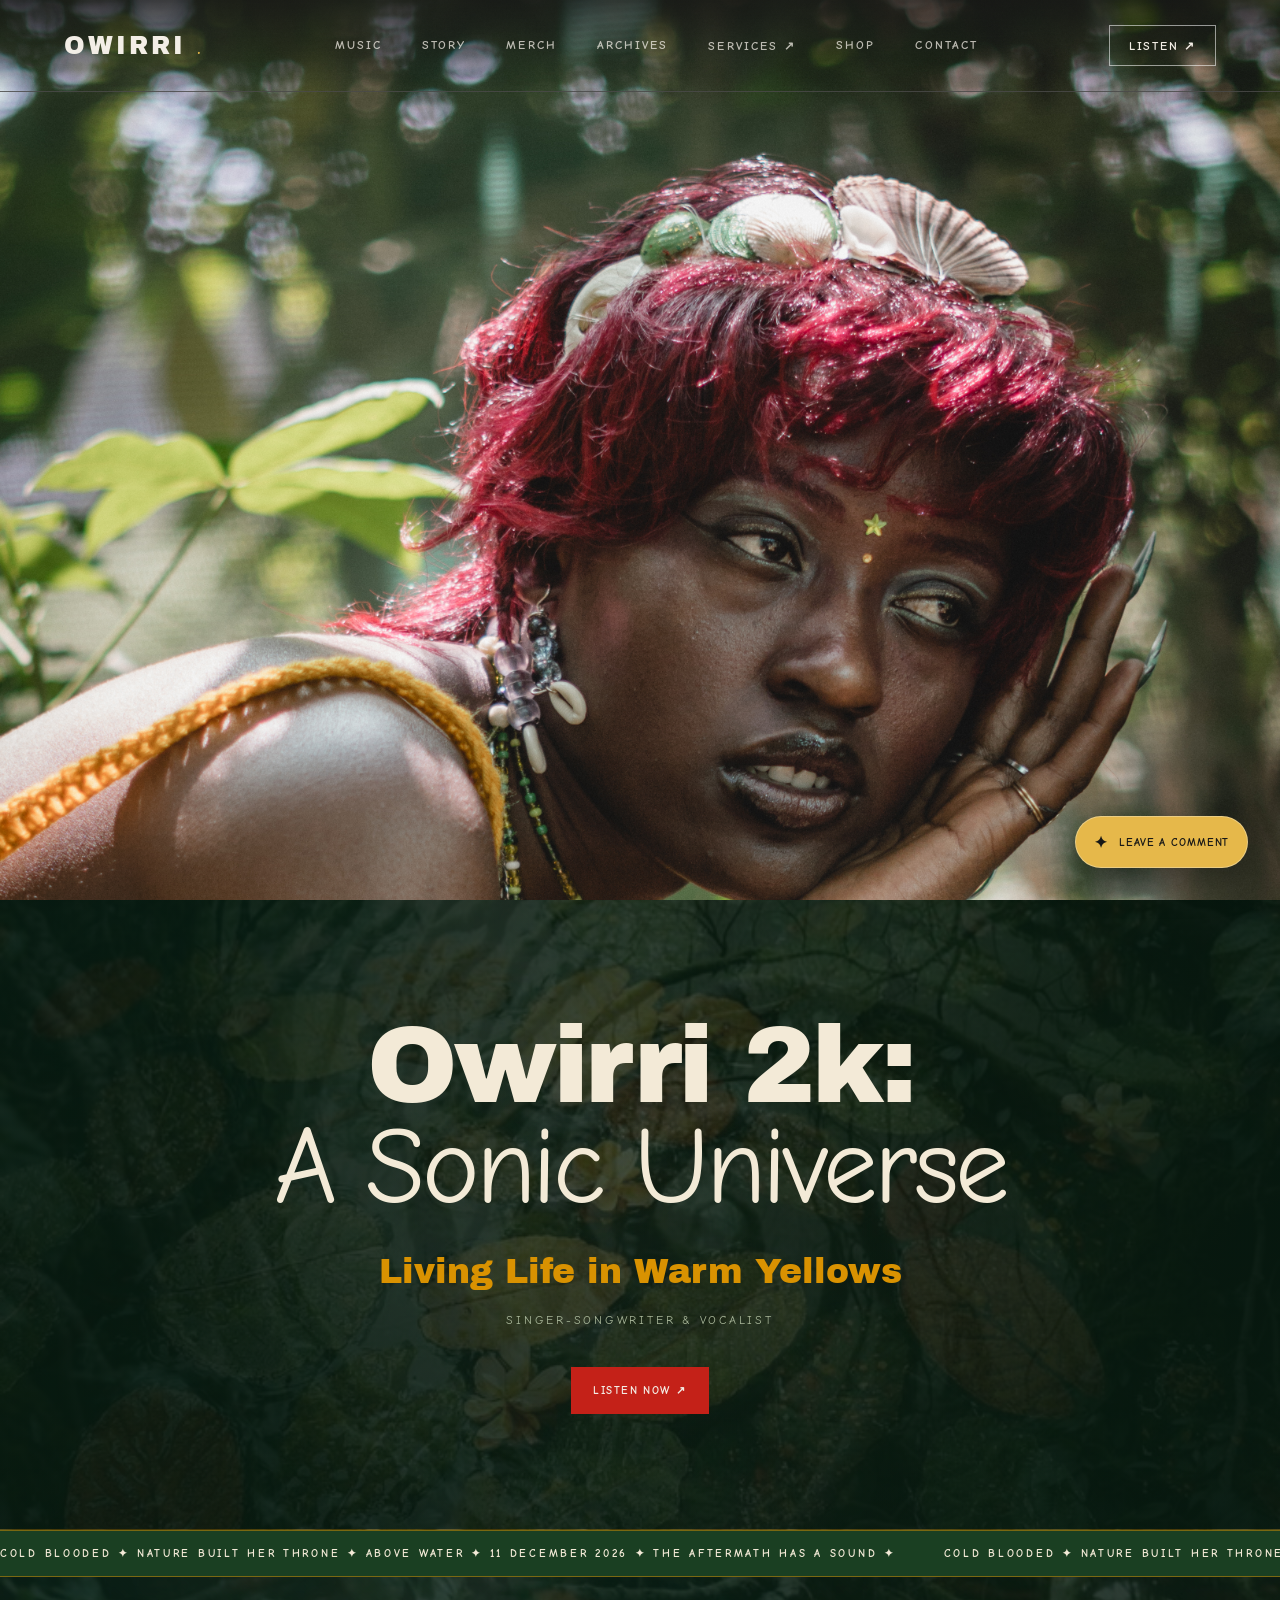
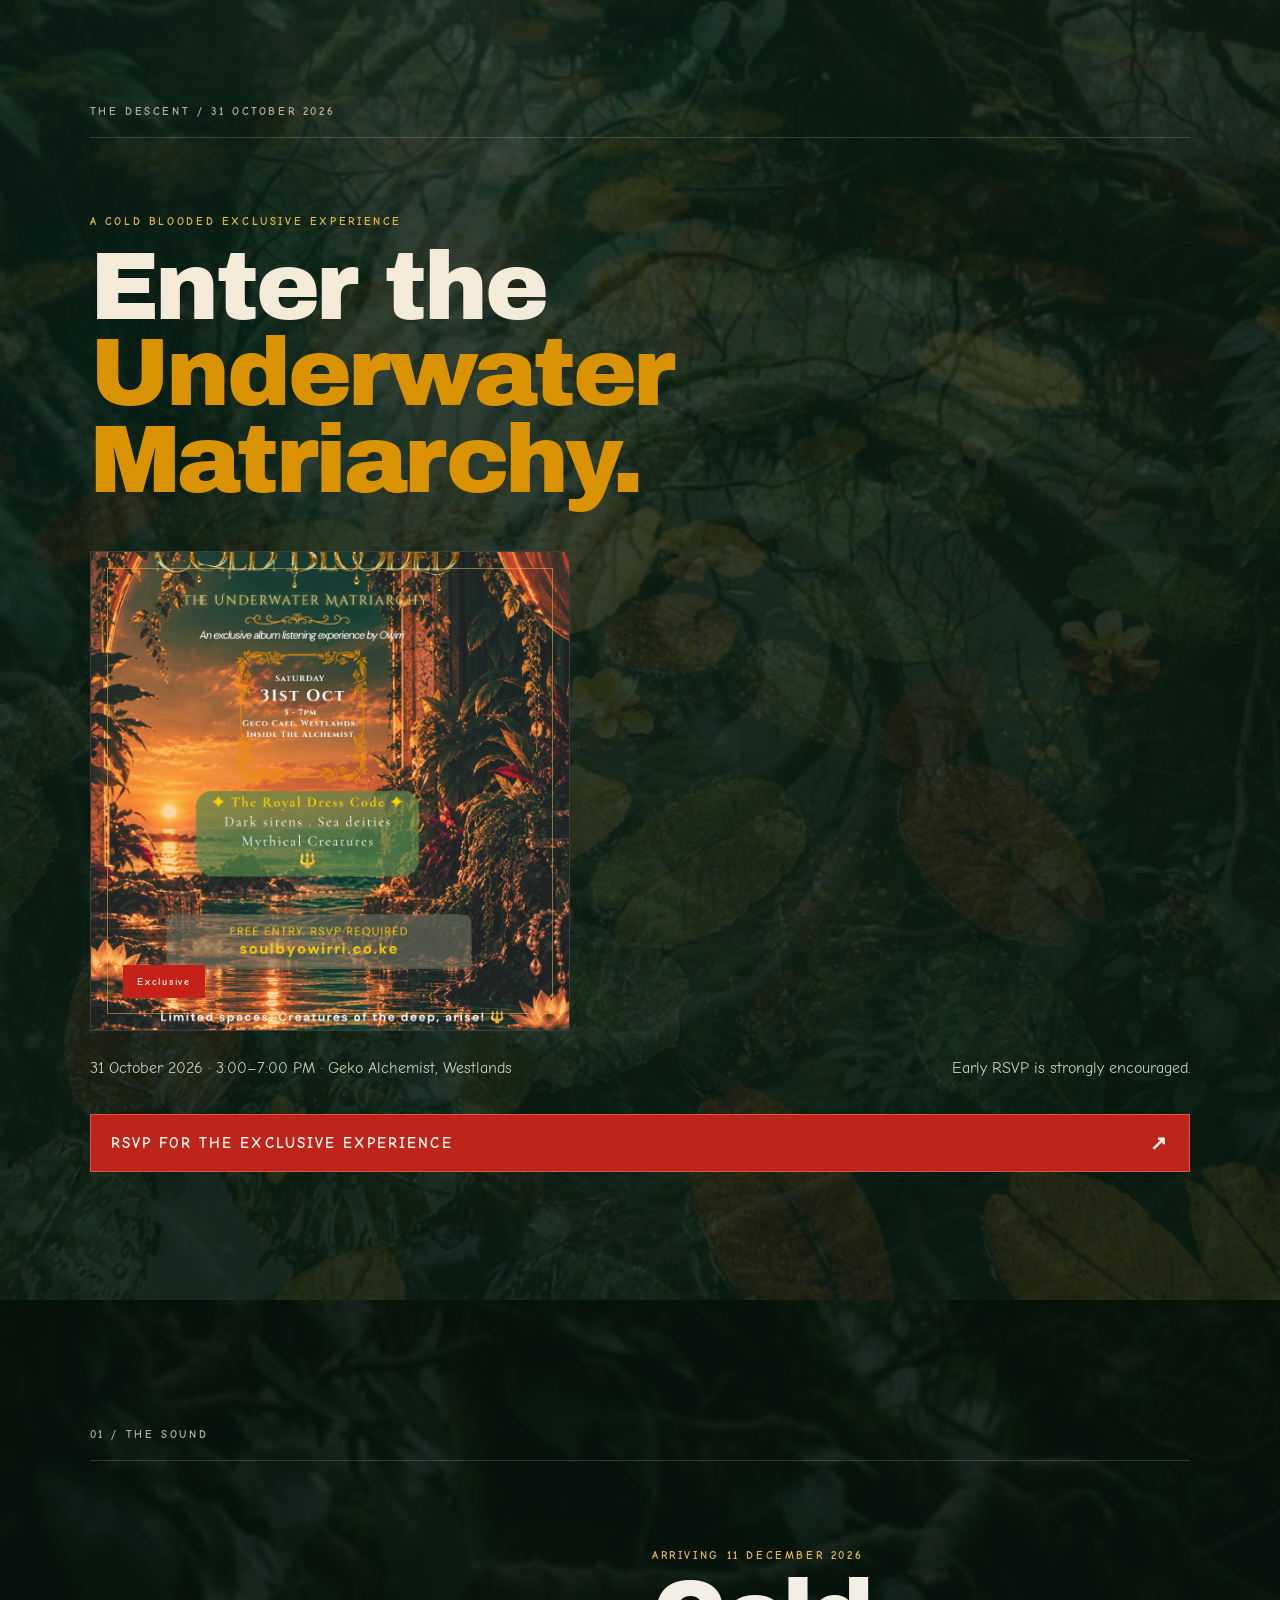
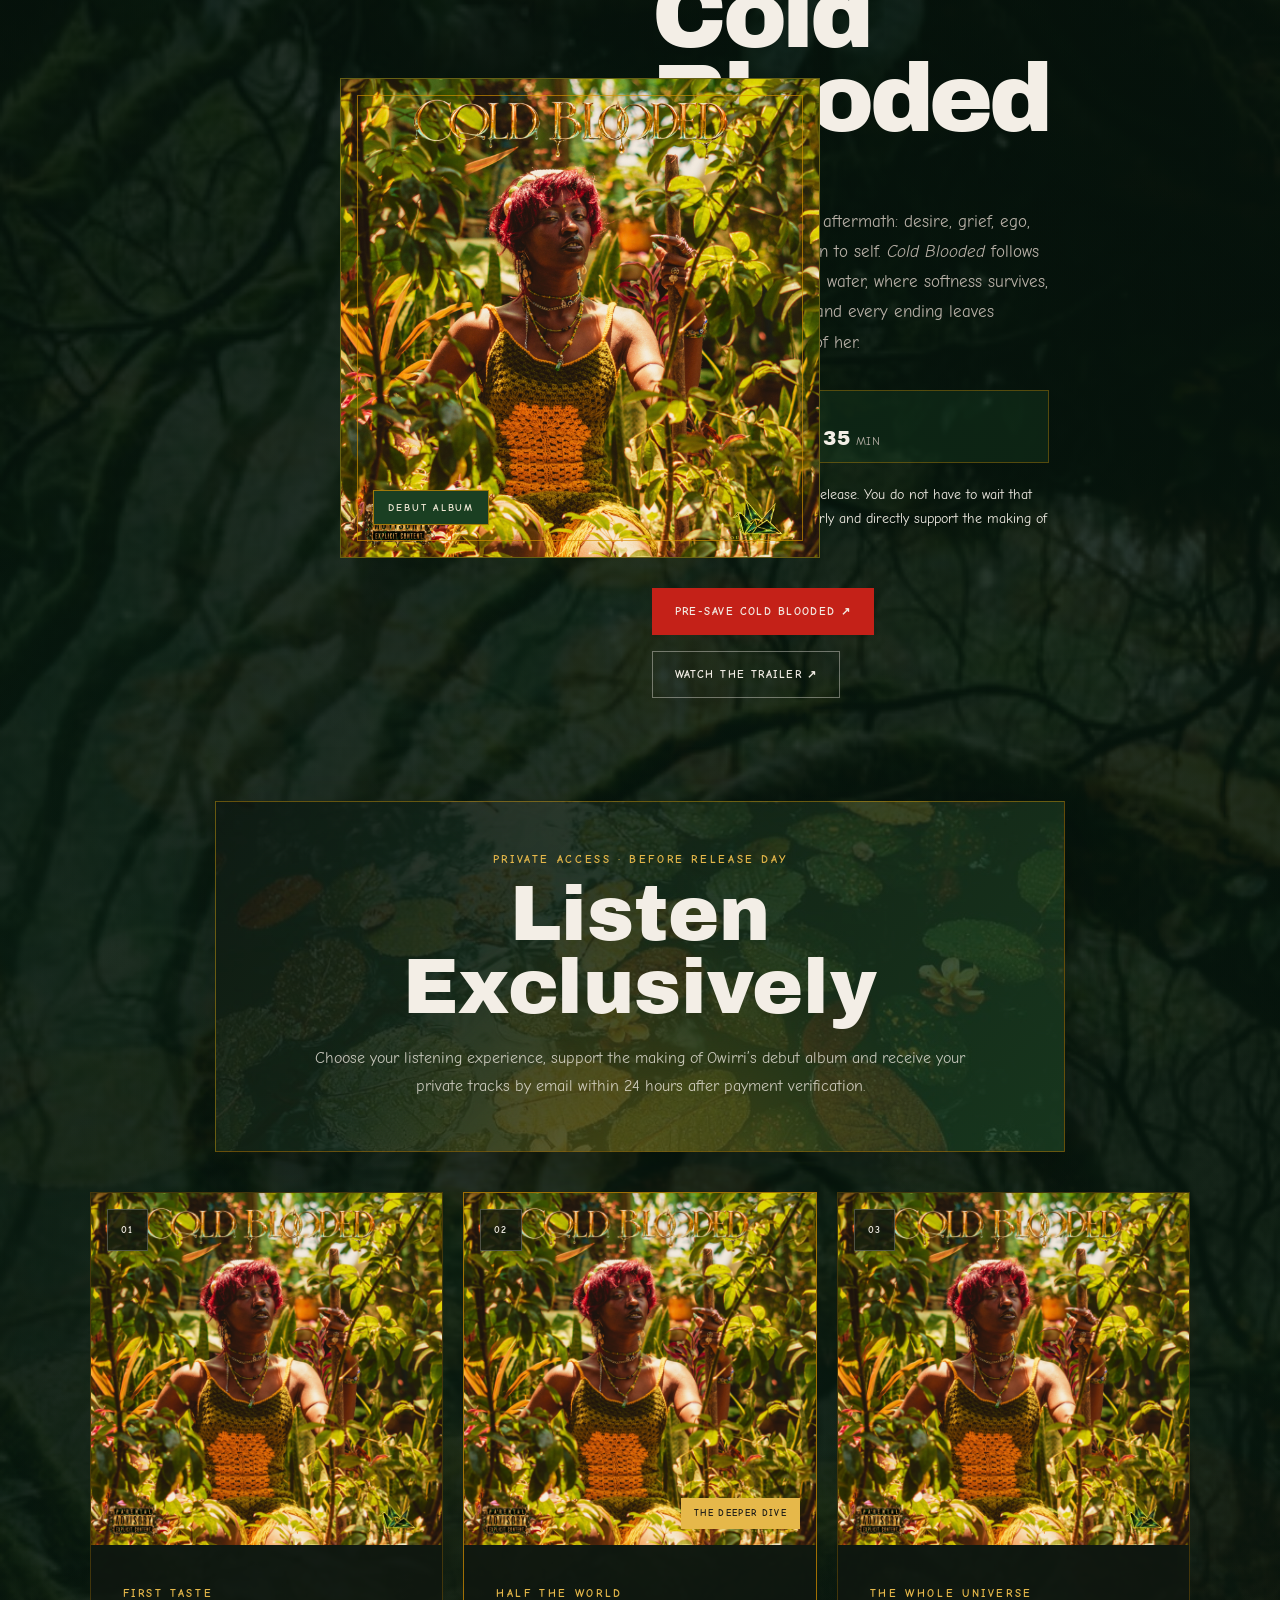
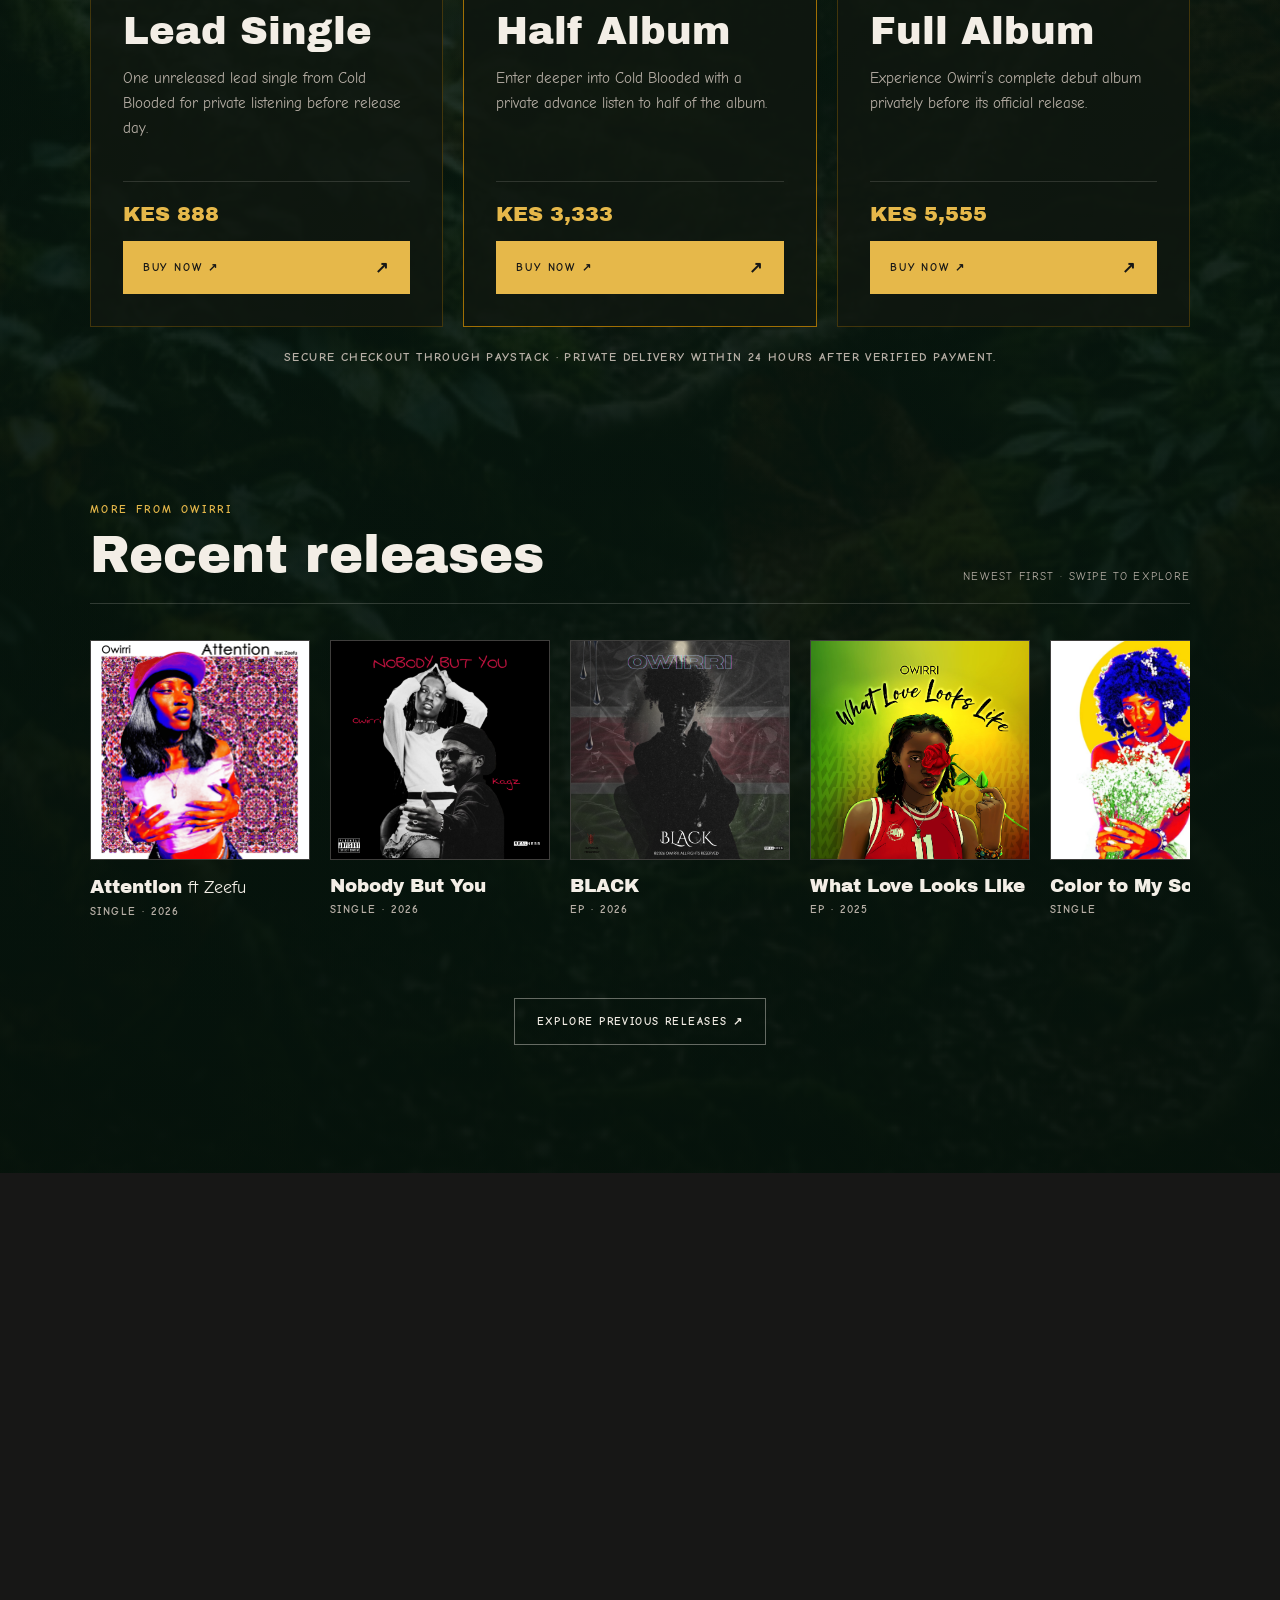
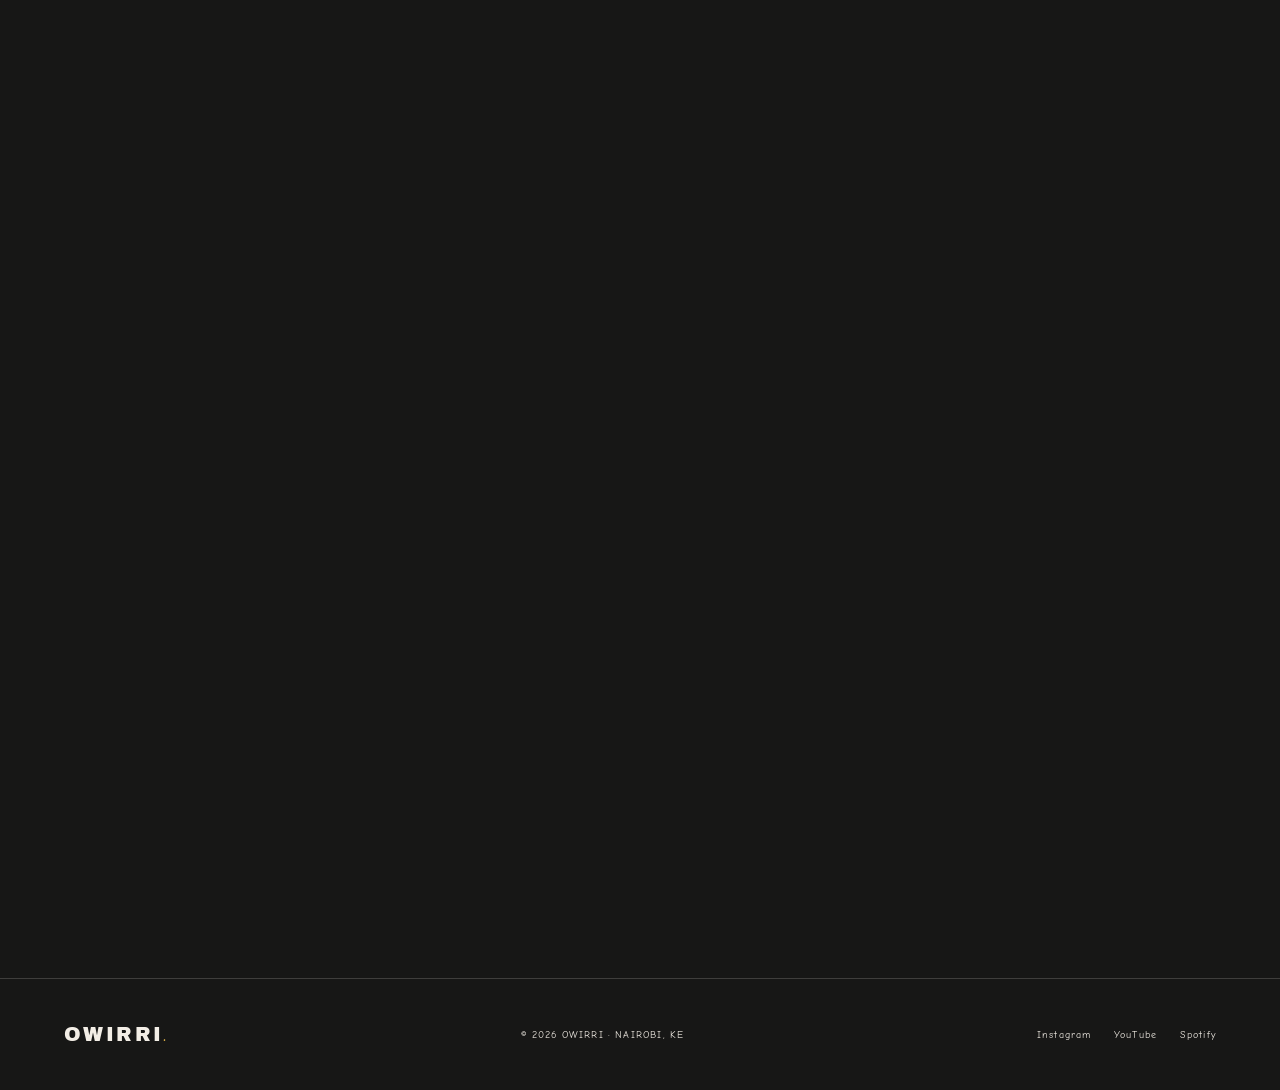
==== commit 41c1bd2d: "merch page" ====
--- a/index.html
+++ b/index.html
@@ -205,6 +205,7 @@
         <div class="navlinks">
           <a href="#music">Music</a>
           <a href="#story">Story</a>
+          <a href="merch.html">Merch</a>
           <a href="archives.html">Archives</a>
           <a
             href="https://mymsanii.ke/artist/selline-owiti"
@@ -213,7 +214,7 @@
           >
             Services ↗
           </a>
-          <a href="#shop">Shop</a>
+          <a href="https://theyellowroom.hustlesasa.shop/">Shop</a>
 
           <a href="#contact">Contact</a>
         </div>
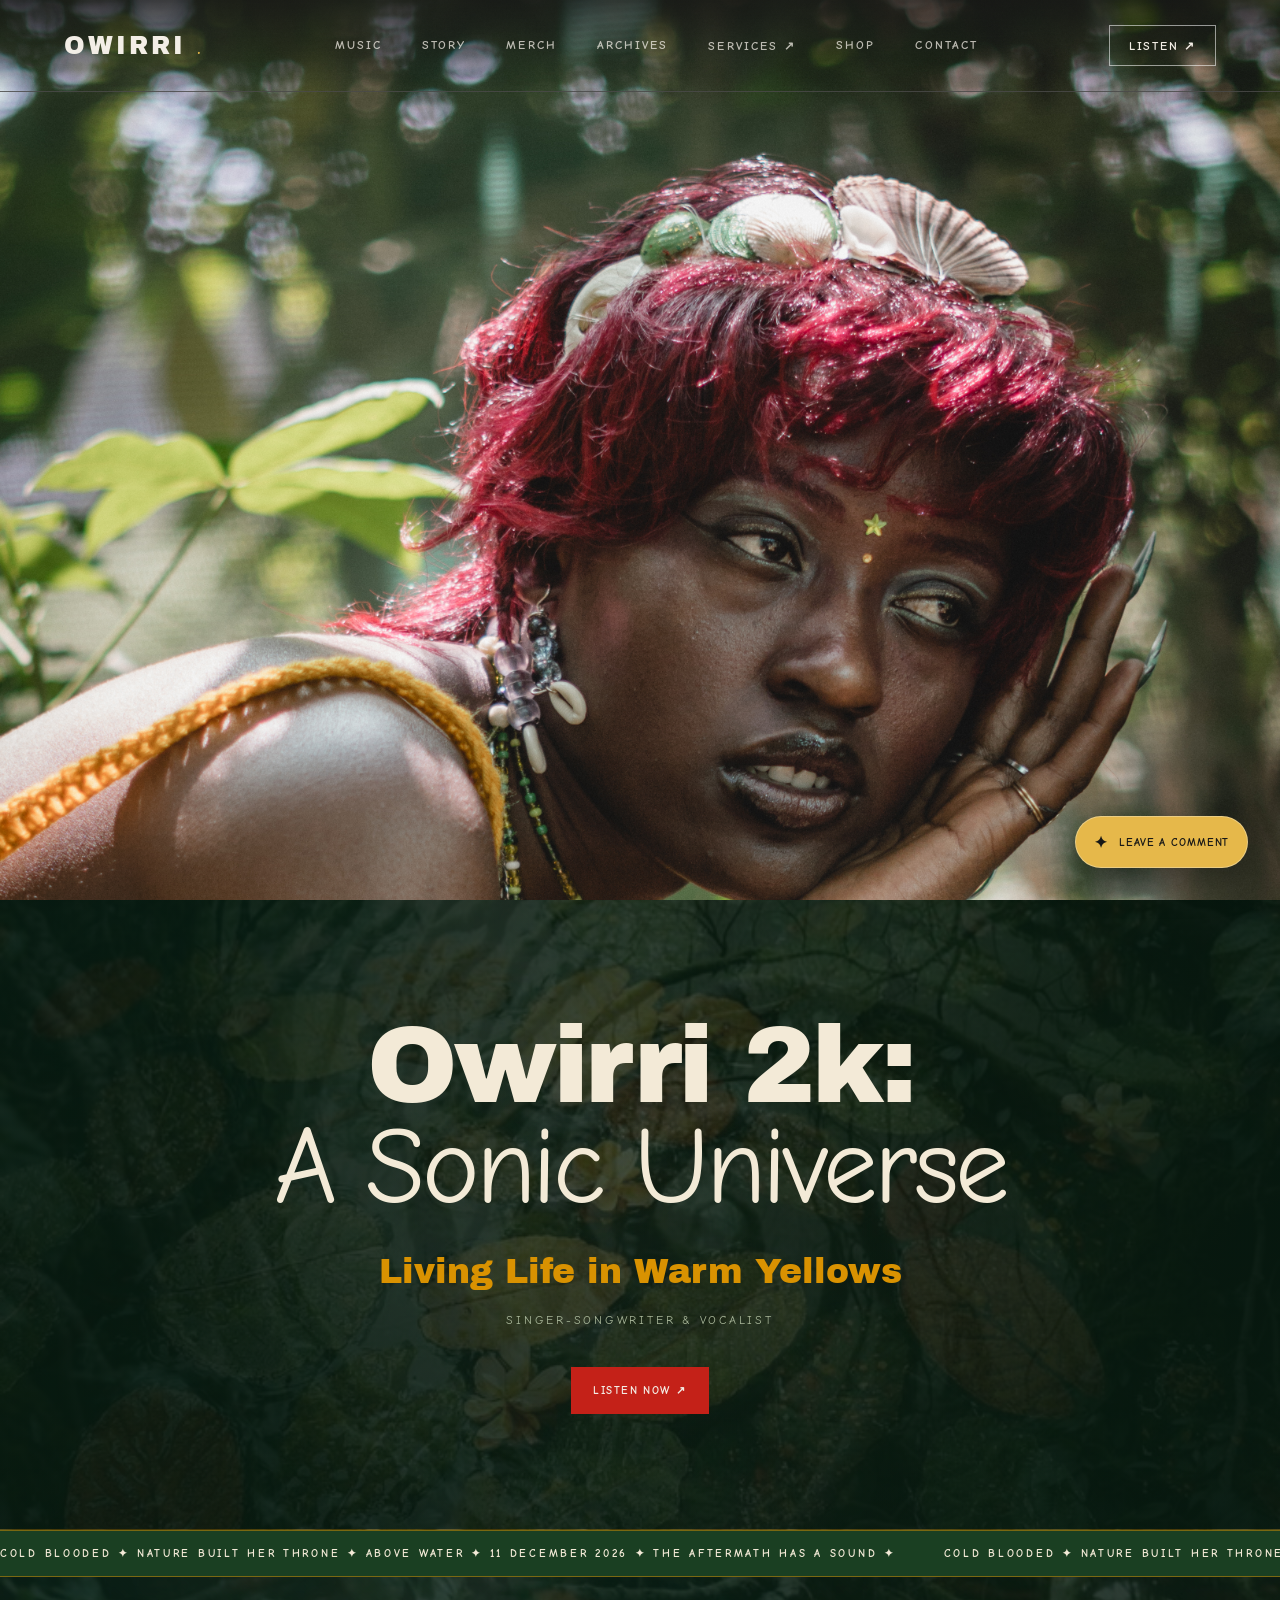
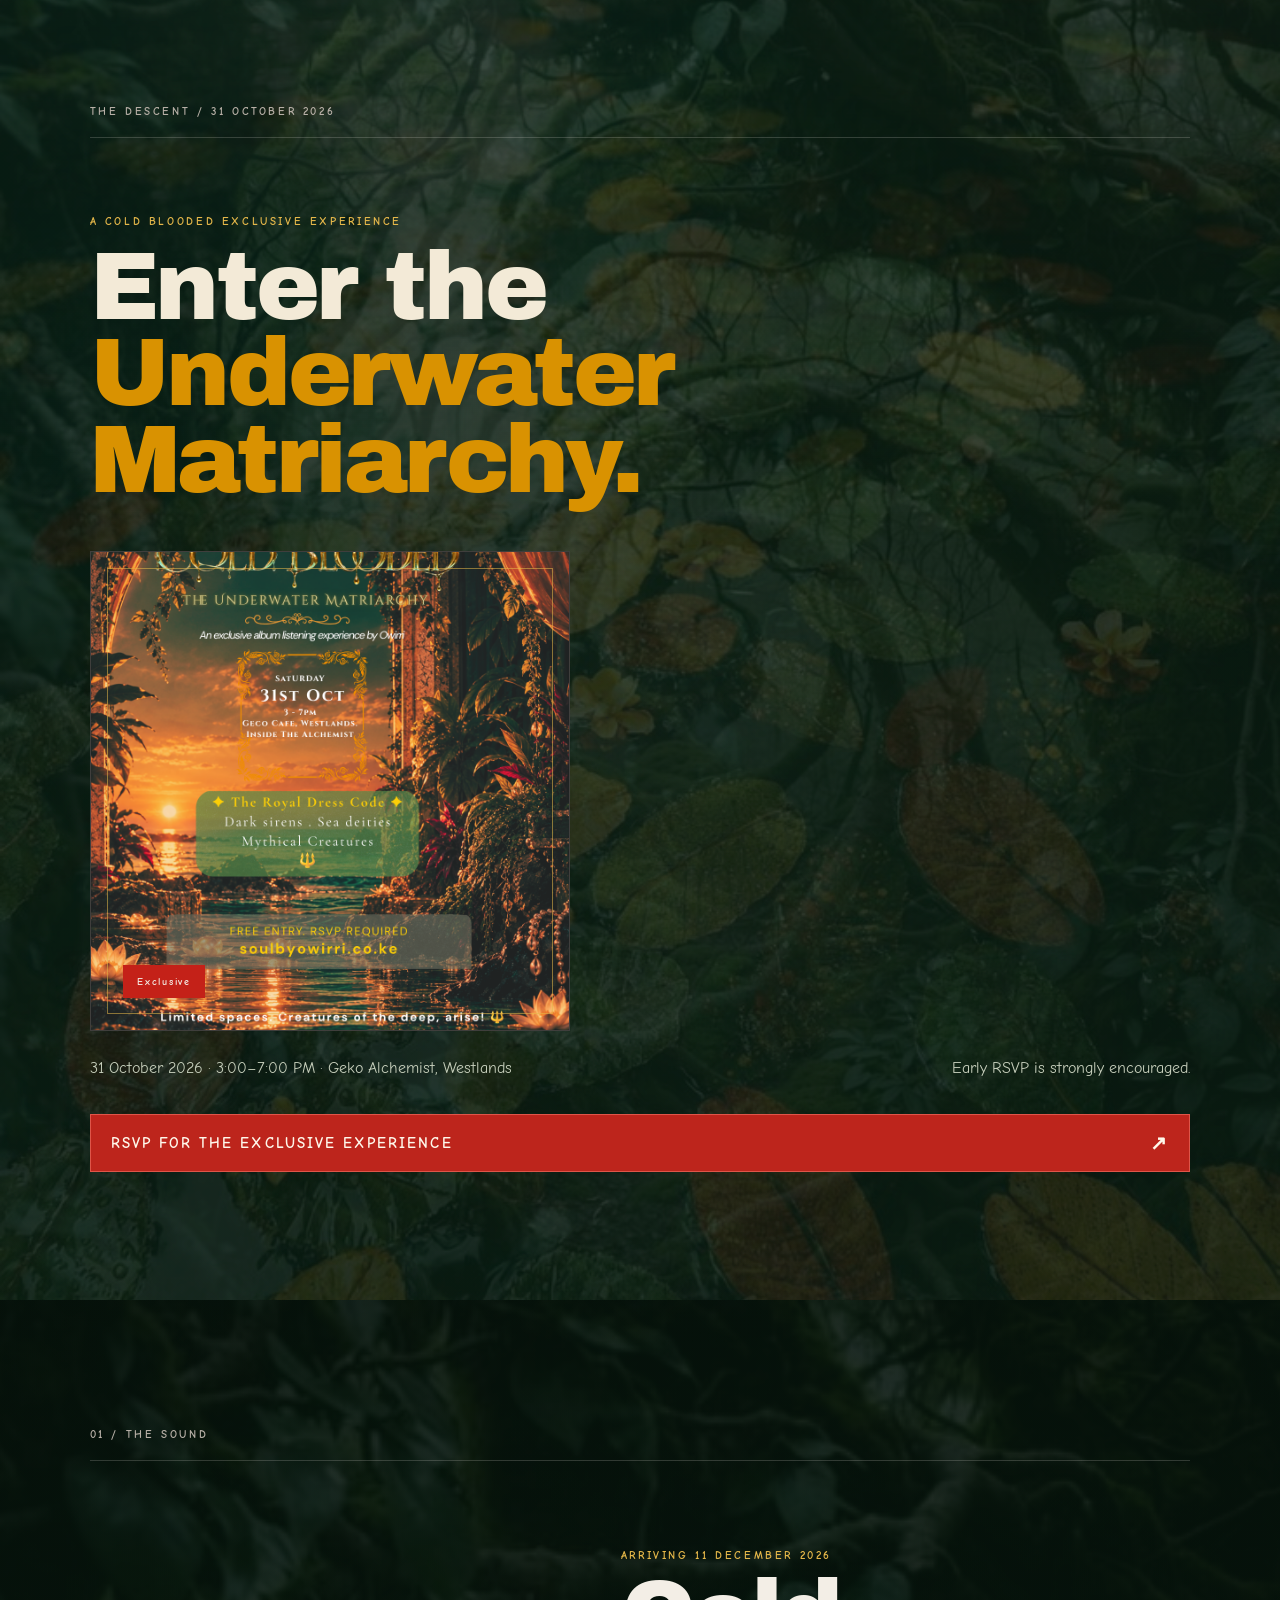
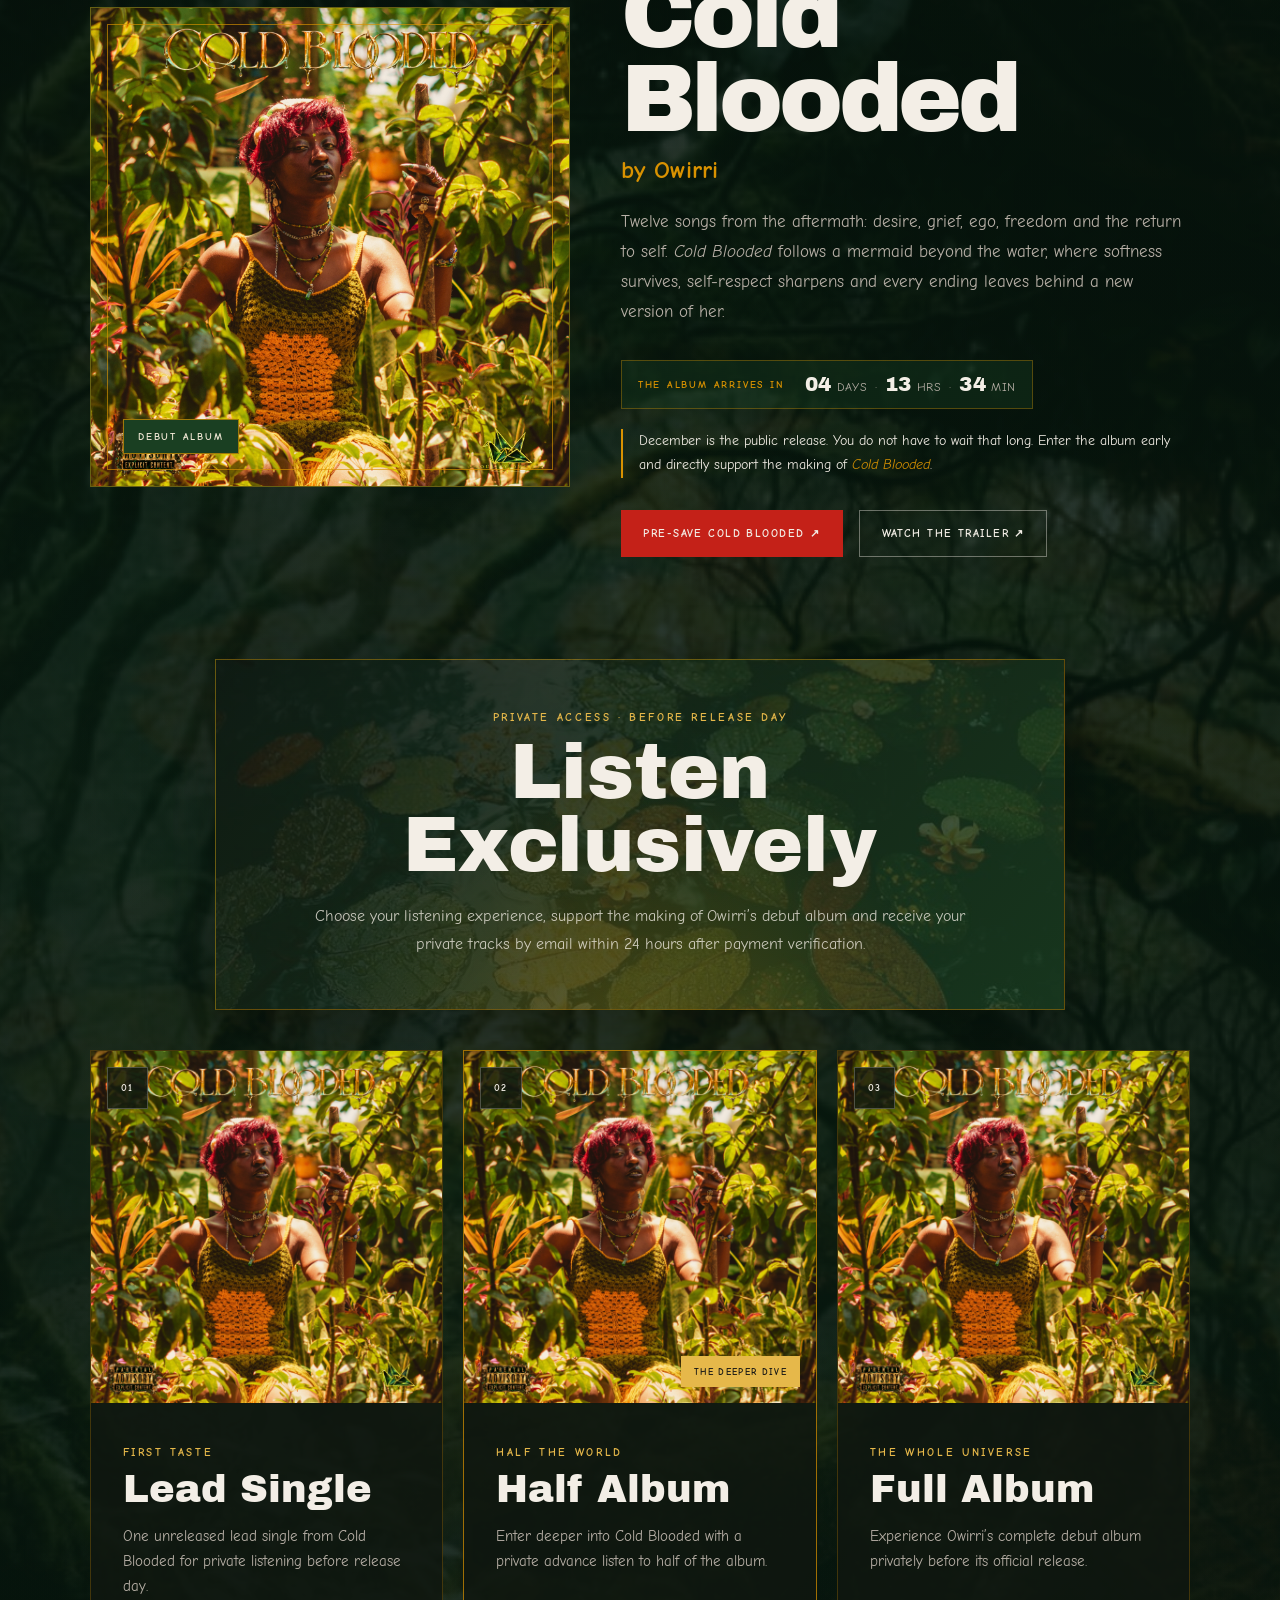
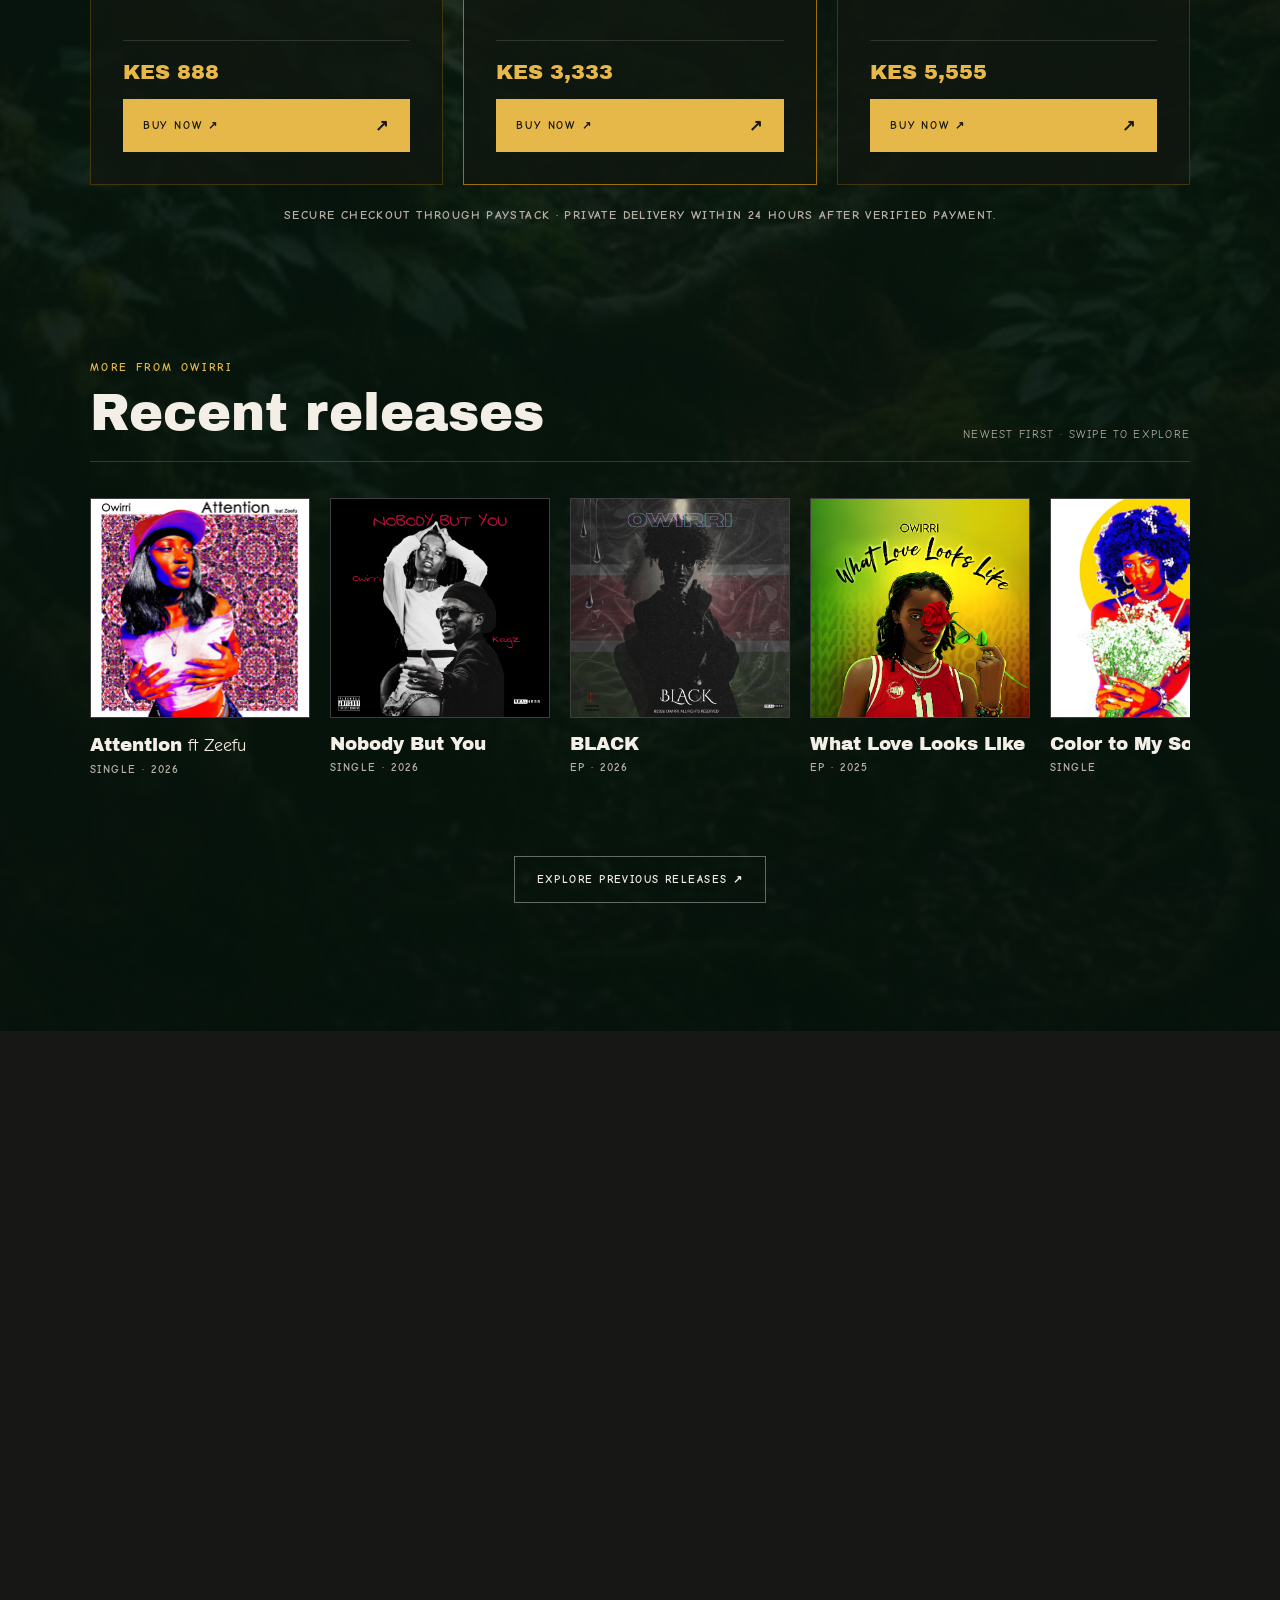
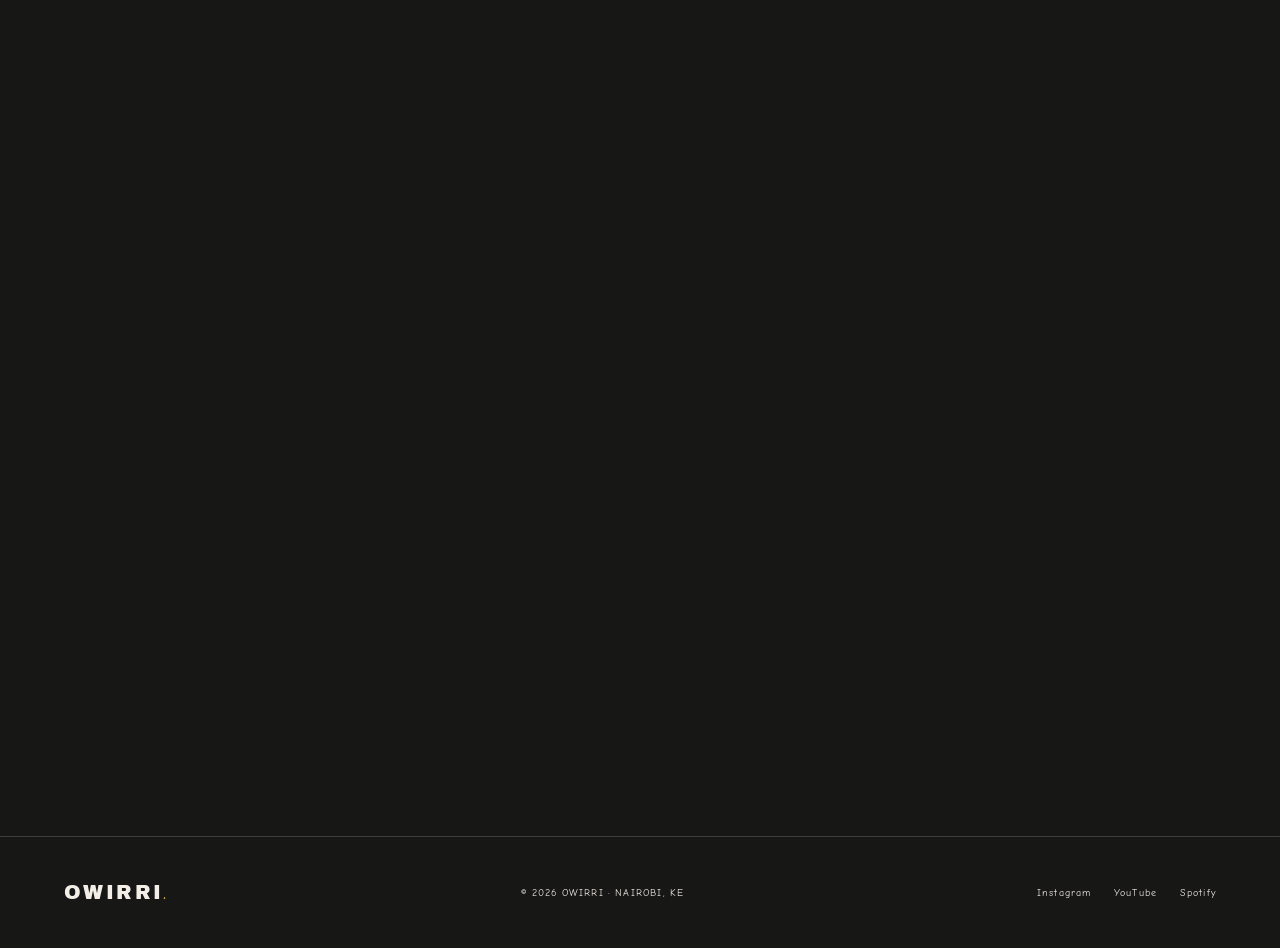
==== commit 6f9bcf8a: "presave link" ====
--- a/index.html
+++ b/index.html
@@ -394,7 +394,7 @@
             <div class="featuredReleaseActions">
   <a
     class="button primaryButton"
-    href="#"
+    href="https://ditto.fm/cold-blooded-owirri"
     target="_blank"
     rel="noopener noreferrer"
   >
--- a/styles.css
+++ b/styles.css
@@ -567,13 +567,16 @@
 
 /* Featured release */
 
+/* Featured release */
+
 .featuredRelease {
   display: grid;
-  grid-template-columns: 280px 1fr;
-  gap: 2rem;
+  grid-template-columns: minmax(0, 480px) minmax(0, 1fr);
+  gap: clamp(2rem, 4vw, 4rem);
   align-items: center;
 
-  max-width: 600px;
+  width: 100%;
+  max-width: 1200px;
   margin: 0 auto;
 }
 
@@ -582,8 +585,11 @@
   overflow: hidden;
   background: var(--ink);
   border: 1px solid var(--border);
-  width: 480px;
-  height: 480px;
+
+  width: 100%;
+  max-width: 480px;
+  height: auto;
+  aspect-ratio: 1 / 1;
 }
 
 .featuredReleaseArt::after {
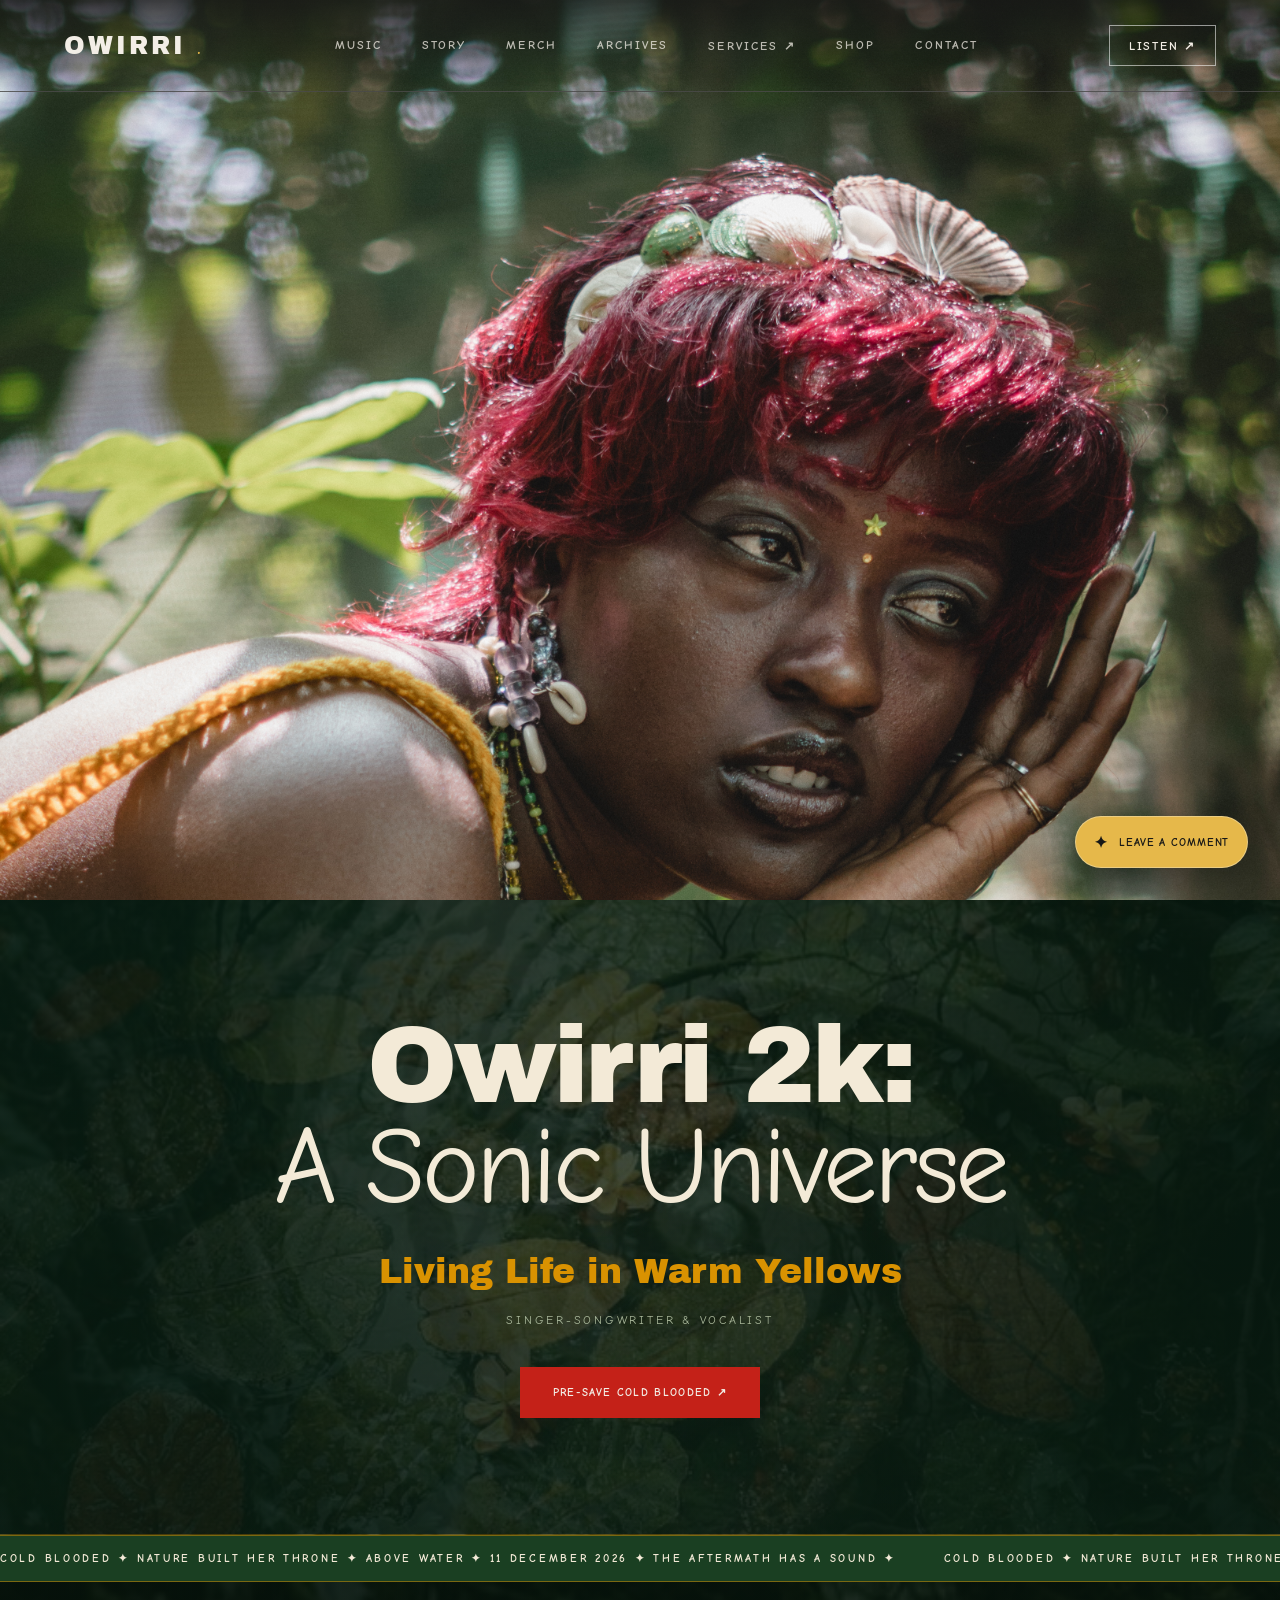
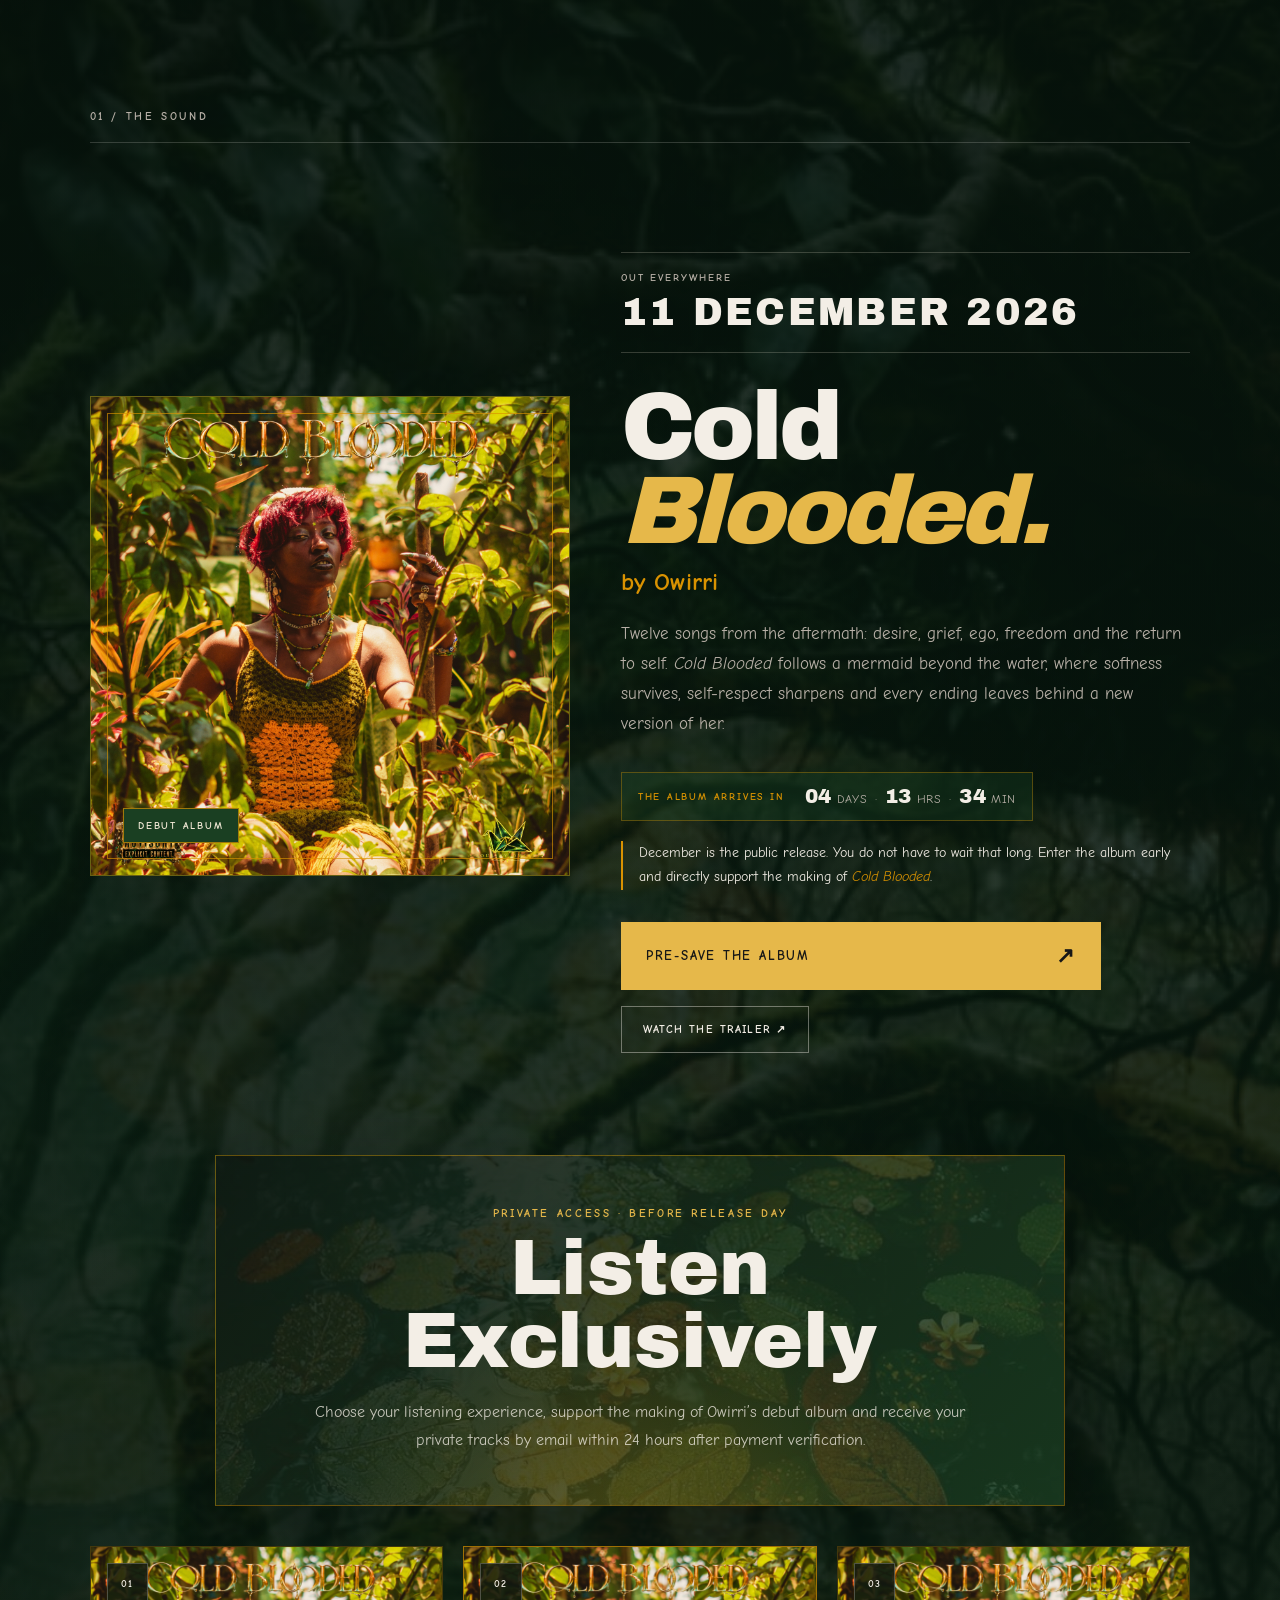
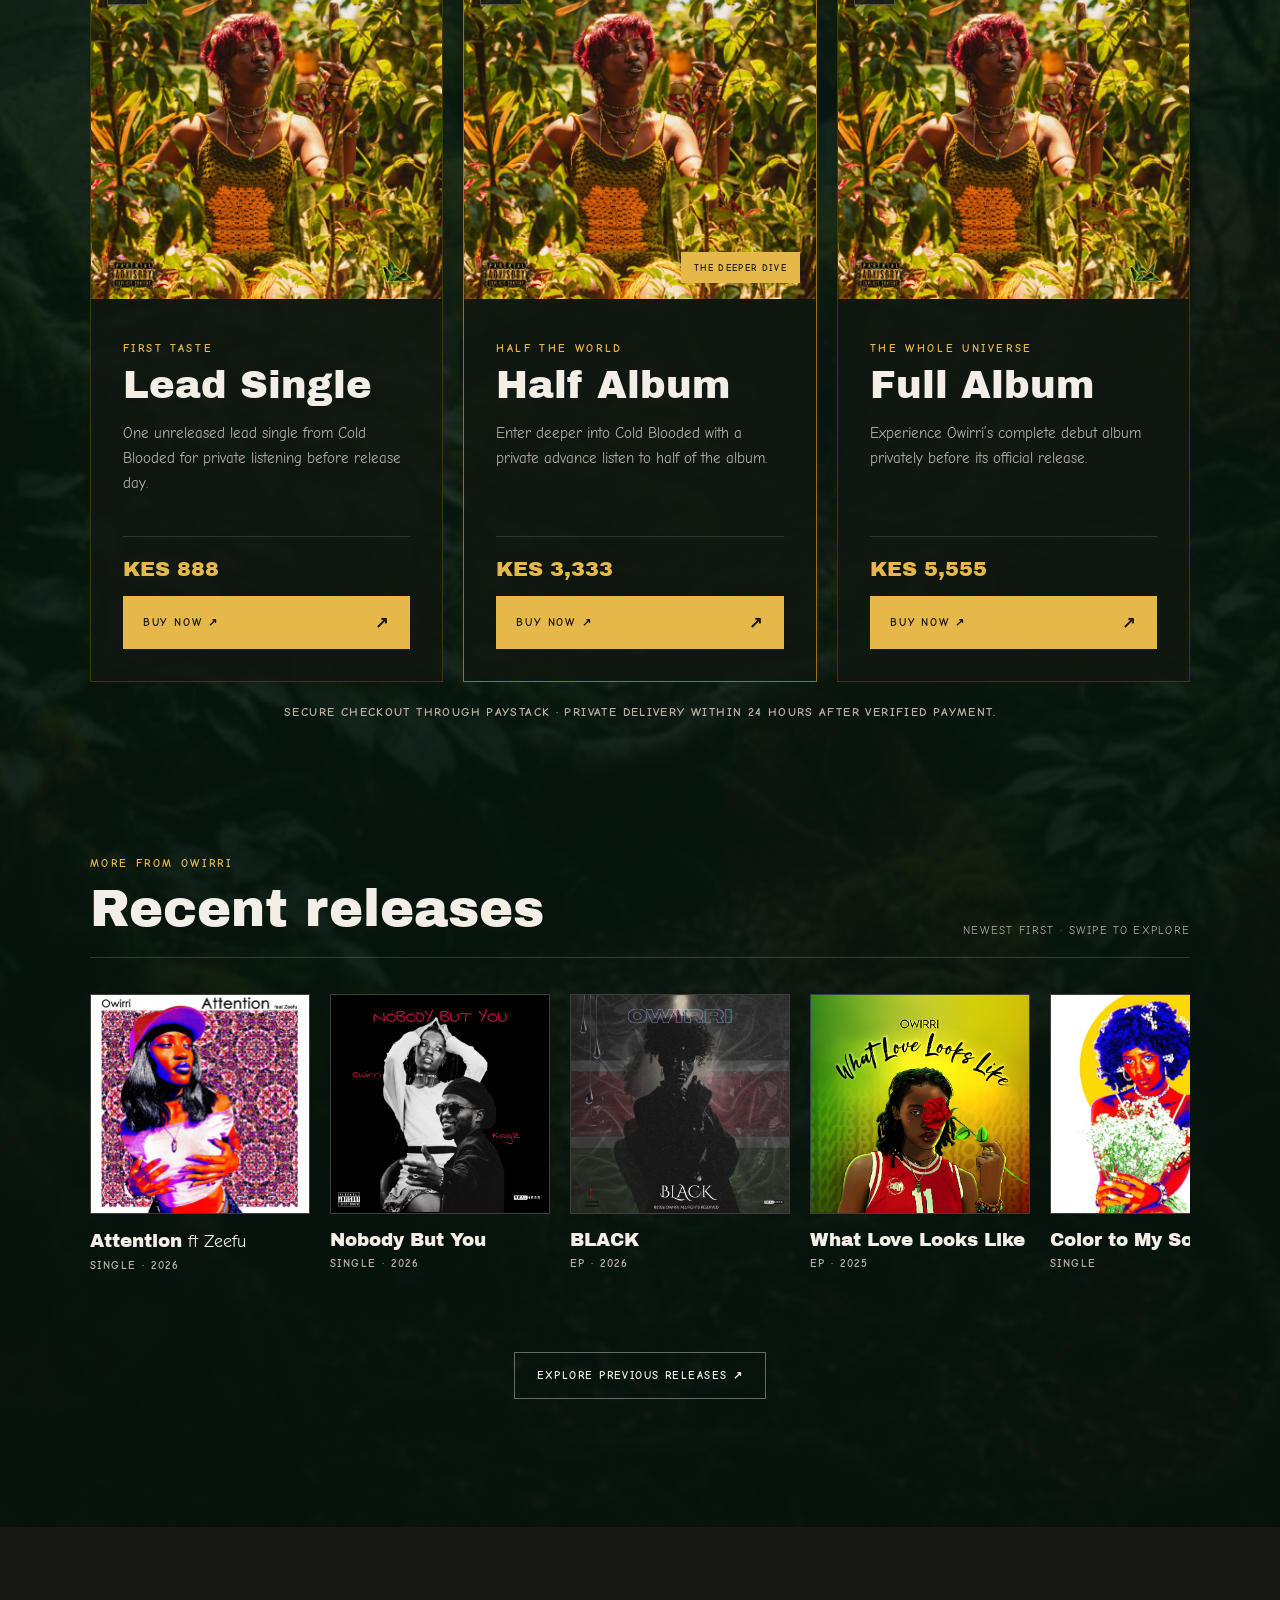
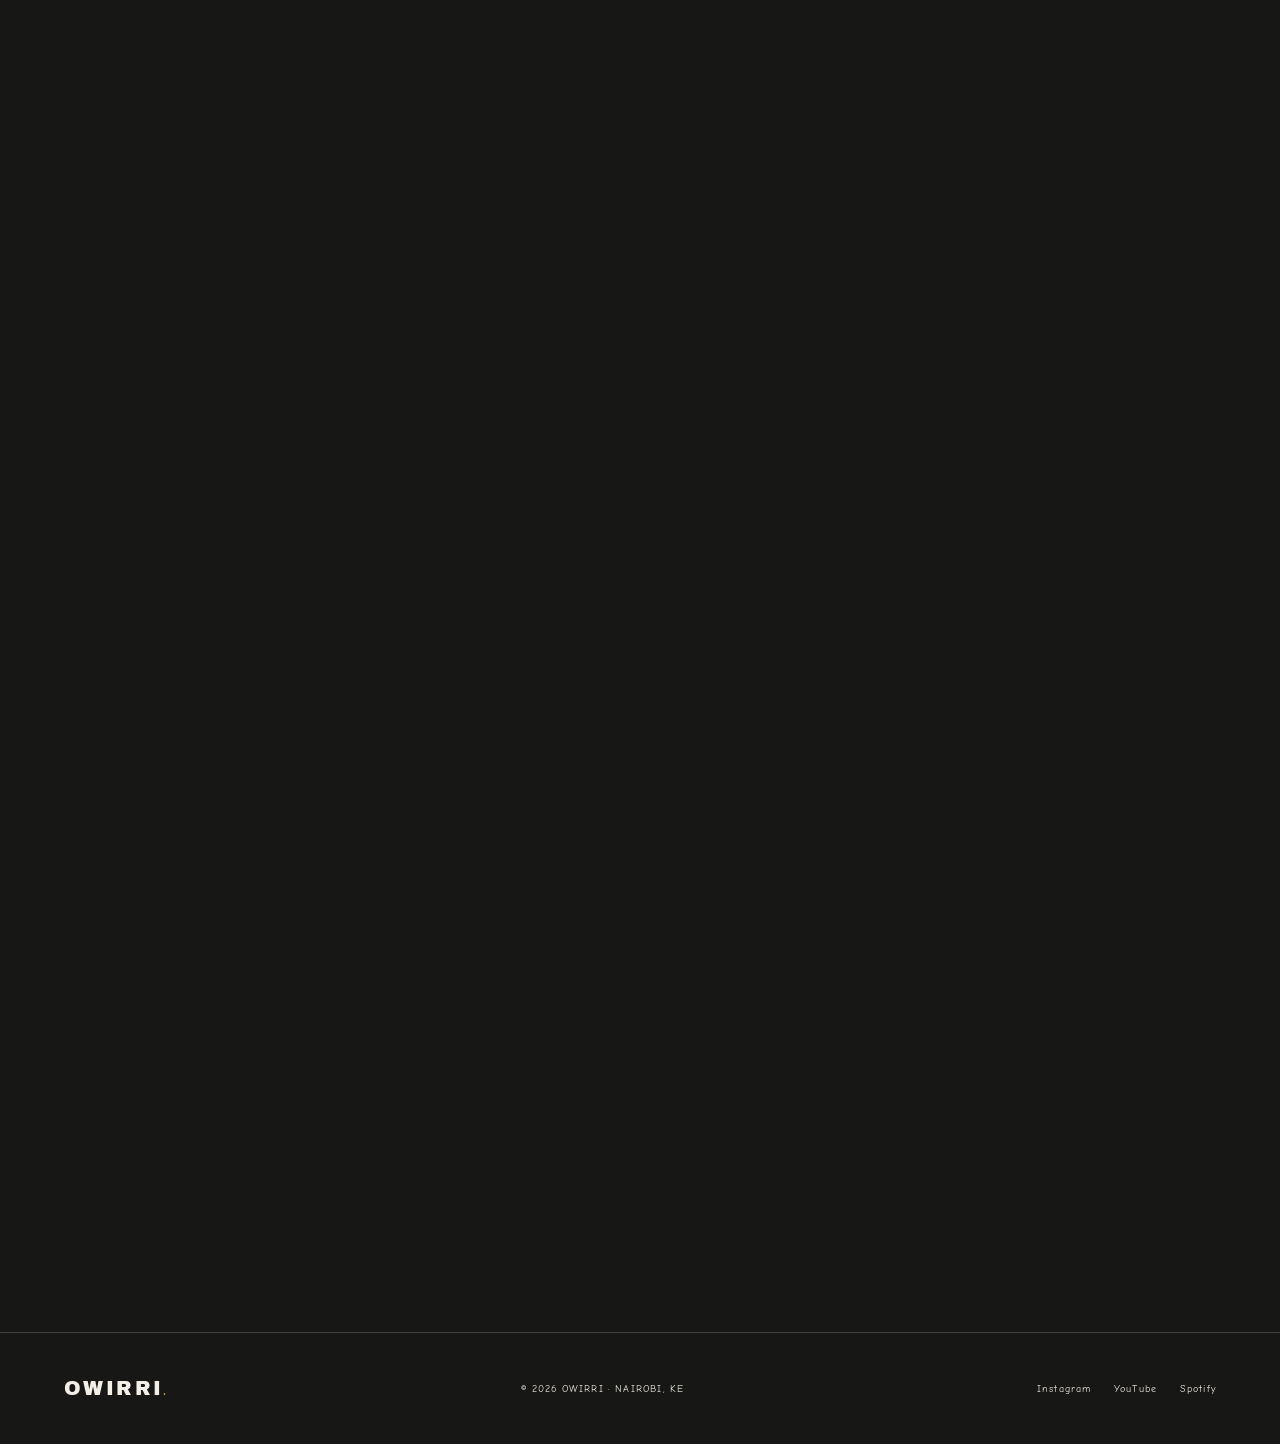
==== commit c8401c98: "PRESAVE CAMPAIGN" ====
--- a/index.html
+++ b/index.html
@@ -124,7 +124,7 @@
 
     <link rel="stylesheet" href="interactions.css?v=8" />
 
-    <link rel="stylesheet" href="styles.css?v=22" />
+    <link rel="stylesheet" href="styles.css?v=23" />
     <script src="script.js?v=12" defer></script>
 
     <script type="application/ld+json">
@@ -254,13 +254,13 @@
         <p class="artistRole">Singer-songwriter &amp; vocalist</p>
 
         <a
-          class="button primaryButton"
-          href="https://open.spotify.com/artist/6coekACP7p61nFZSkHqpFH?si=OmeyFnznQxWMDpTFpk75Jg"
-          target="_blank"
-          rel="noopener noreferrer"
-        >
-          Listen Now ↗
-        </a>
+  class="button primaryButton presavePrimaryButton"
+  href="https://ditto.fm/cold-blooded-owirri"
+  target="_blank"
+  rel="noopener noreferrer"
+>
+  PRE-SAVE COLD BLOODED ↗
+</a>
       </section>
 
     <!-- Cold Blooded campaign marquee -->
@@ -281,43 +281,6 @@
   </div>
 </section>
 
-<!-- Cold Blooded trailer and RSVP invitation -->
-<section class="experienceTrailer section reveal" aria-labelledby="experienceTitle">
-  <div class="sectionNum">THE DESCENT / 31 OCTOBER 2026</div>
-
-  <div class="experienceTrailerHeading">
-    <p class="kicker">A COLD BLOODED EXCLUSIVE EXPERIENCE</p>
-    <h2 id="experienceTitle">
-      Enter the<br>
-      <i>Underwater Matriarchy.</i>
-    </h2>
-  </div>
-
-  <div class="featuredReleaseArt">
-            <img
-              src="assets/images/halloween.png"
-              alt="Cold Blooded, exclusive listening experienceby Owirri"
-            />
-
-            <span class="latestBadge">Exclusive</span>
-          </div>
-
-  <div class="experienceDetails">
-    <p>
-      31 October 2026 · 3:00–7:00 PM · Geko Alchemist, Westlands
-    </p>
-
-    <p>
-      Early RSVP is strongly encouraged.
-    </p>
-  </div>
-
-  <a class="experienceRsvpButton" href="rsvp.html">
-    RSVP FOR THE EXCLUSIVE EXPERIENCE
-    <span aria-hidden="true">↗</span>
-  </a>
-</section>
-
 
       <!-- The Sound -->
       <section
@@ -338,12 +301,16 @@
           </div>
 
           <div class="featuredReleaseContent">
-            <p class="kicker">ARRIVING 11 DECEMBER 2026</p>
-
-            <h2>
-              Cold Blooded
-              <span>by Owirri</span>
-            </h2>
+            <div class="presaveCampaignDate">
+      <span>OUT EVERYWHERE</span>
+      <strong>11 DECEMBER 2026</strong>
+    </div>
+
+             <h2 id="presaveCampaignTitle">
+      Cold<br>
+      <i>Blooded.</i>
+      <span>by Owirri</span>
+    </h2>
 
             <p class="featuredReleaseDescription">
               Twelve songs from the aftermath: desire, grief, ego, freedom and
@@ -393,13 +360,14 @@
 
             <div class="featuredReleaseActions">
   <a
-    class="button primaryButton"
-    href="https://ditto.fm/cold-blooded-owirri"
-    target="_blank"
-    rel="noopener noreferrer"
-  >
-    Pre-save Cold Blooded ↗
-  </a>
+      class="presaveCampaignButton"
+      href="https://ditto.fm/cold-blooded-owirri"
+      target="_blank"
+      rel="noopener noreferrer"
+    >
+      <span>PRE-SAVE THE ALBUM</span>
+      <span aria-hidden="true">↗</span>
+    </a>
 
   <a
     class="button outline"
@@ -407,7 +375,8 @@
     target="_blank"
     rel="noopener noreferrer"
   >
-    Watch The Trailer ↗
+    <span>WATCH THE TRAILER</span>
+      <span aria-hidden="true">↗</span>
   </a>
 </div>
           </div>
--- a/styles.css
+++ b/styles.css
@@ -4378,3 +4378,261 @@
     gap: 1rem;
   }
 }
+
+/* ==================================================
+   COLD BLOODED — PRE-SAVE CAMPAIGN
+   ================================================== */
+
+.presaveNavCta {
+  color: var(--ink);
+  background: var(--gold);
+  border-color: var(--gold);
+  font-weight: 700;
+}
+
+.presaveNavCta:hover,
+.presaveNavCta:focus-visible {
+  color: var(--foam);
+  background: var(--red);
+  border-color: var(--red);
+}
+
+.presavePrimaryButton {
+  min-width: 240px;
+  padding: 1.15rem 1.8rem;
+  font-weight: 700;
+  letter-spacing: 0.12em;
+}
+
+.presaveCampaign {
+  position: relative;
+  isolation: isolate;
+  overflow: hidden;
+
+  display: grid;
+  grid-template-columns: minmax(0, 0.9fr) minmax(0, 1.1fr);
+  align-items: center;
+  gap: clamp(2rem, 6vw, 7rem);
+
+  padding: clamp(4rem, 8vw, 8rem) clamp(1.4rem, 8vw, 9rem);
+
+  background:
+    linear-gradient(115deg, rgba(7, 24, 15, 0.97), rgba(26, 63, 34, 0.92)),
+    url("assets/images/water-ripples.jpg") center / cover no-repeat;
+
+  border-top: 1px solid rgba(217, 146, 1, 0.35);
+  border-bottom: 1px solid rgba(217, 146, 1, 0.35);
+}
+
+.presaveCampaign::after {
+  content: "";
+  position: absolute;
+  z-index: -1;
+
+  width: 35rem;
+  height: 35rem;
+  right: -12rem;
+  bottom: -20rem;
+
+  border-radius: 50%;
+  background: radial-gradient(circle, rgba(217, 146, 1, 0.2), transparent 70%);
+
+  pointer-events: none;
+}
+
+.presaveCampaignVisual {
+  position: relative;
+  max-width: 560px;
+  width: 100%;
+  margin: 0 auto;
+
+  border: 1px solid rgba(217, 146, 1, 0.5);
+  box-shadow: 0 30px 80px rgba(0, 0, 0, 0.4);
+}
+
+.presaveCampaignVisual img {
+  width: 100%;
+  aspect-ratio: 1 / 1;
+  object-fit: cover;
+}
+
+.presaveVisualLabel {
+  position: absolute;
+  left: 1rem;
+  bottom: 1rem;
+
+  padding: 0.75rem 1rem;
+
+  color: var(--ink);
+  background: var(--gold);
+
+  font-size: 0.62rem;
+  font-weight: 700;
+  letter-spacing: 0.16em;
+}
+
+.presaveCampaignContent {
+  max-width: 650px;
+}
+
+.presaveCampaignContent .kicker {
+  color: var(--gold);
+  line-height: 1.7;
+}
+
+.presaveCampaignContent h2 {
+  margin: 1.5rem 0 0;
+
+  color: var(--foam);
+  font-family: var(--font-display);
+  font-size: clamp(4.5rem, 10vw, 9rem);
+  font-weight: 400;
+  line-height: 0.78;
+  letter-spacing: -0.045em;
+}
+
+.presaveCampaignContent h2 i {
+  color: var(--gold);
+  font-style: normal;
+}
+
+.presaveCampaignArtist {
+  margin: 1.8rem 0;
+
+  color: var(--gold);
+  font-size: 0.75rem;
+  font-weight: 700;
+  letter-spacing: 0.2em;
+  text-transform: uppercase;
+}
+
+.presaveCampaignDescription {
+  max-width: 540px;
+
+  color: var(--mist);
+  font-size: 1rem;
+  line-height: 1.9;
+}
+
+.presaveCampaignDate {
+  display: grid;
+  gap: 0.5rem;
+
+  margin: 2rem 0;
+  padding: 1.2rem 0;
+
+  border-top: 1px solid rgba(243, 234, 215, 0.2);
+  border-bottom: 1px solid rgba(243, 234, 215, 0.2);
+}
+
+.presaveCampaignDate span {
+  color: var(--mist);
+  font-size: 0.6rem;
+  font-weight: 700;
+  letter-spacing: 0.2em;
+}
+
+.presaveCampaignDate strong {
+  color: var(--foam);
+  font-family: var(--font-display);
+  font-size: clamp(1.6rem, 3vw, 2.4rem);
+  font-weight: 400;
+  letter-spacing: 0.06em;
+}
+
+.presaveCampaignButton {
+  display: flex;
+  align-items: center;
+  justify-content: space-between;
+  gap: 1.5rem;
+
+  width: 100%;
+  max-width: 480px;
+  min-height: 68px;
+  padding: 1.2rem 1.5rem;
+
+  color: var(--ink);
+  background: var(--gold);
+  border: 1px solid var(--gold);
+
+  font-size: 0.8rem;
+  font-weight: 700;
+  letter-spacing: 0.14em;
+
+  transition:
+    background 200ms ease,
+    color 200ms ease,
+    transform 200ms ease;
+}
+
+.presaveCampaignButton:hover,
+.presaveCampaignButton:focus-visible {
+  color: var(--foam);
+  background: var(--red);
+  border-color: var(--red);
+  transform: translateY(-3px);
+}
+
+.presaveCampaignButton span:last-child {
+  font-size: 1.4rem;
+}
+
+.presaveCampaignFootnote {
+  margin-top: 1rem;
+  color: var(--mist);
+  font-size: 0.72rem;
+  letter-spacing: 0.06em;
+}
+
+/* Responsive campaign layout */
+
+@media (max-width: 800px) {
+  .presaveCampaign {
+    grid-template-columns: 1fr;
+    gap: 3rem;
+  }
+
+  .presaveCampaignVisual {
+    max-width: 480px;
+  }
+
+  .presaveCampaignContent {
+    width: 100%;
+    max-width: 600px;
+    margin: 0 auto;
+    text-align: center;
+  }
+
+  .presaveCampaignDescription {
+    margin-left: auto;
+    margin-right: auto;
+  }
+
+  .presaveCampaignButton {
+    margin: 0 auto;
+  }
+}
+
+@media (max-width: 520px) {
+  .presaveCampaign {
+    padding: 4rem 1.3rem;
+  }
+
+  .presaveCampaignContent h2 {
+    font-size: clamp(4rem, 18vw, 6rem);
+  }
+
+  .presaveCampaignDate strong {
+    font-size: 1.55rem;
+  }
+
+  .presaveCampaignButton {
+    min-height: 62px;
+    font-size: 0.7rem;
+  }
+
+  .presavePrimaryButton {
+    width: 100%;
+    max-width: 340px;
+  }
+}
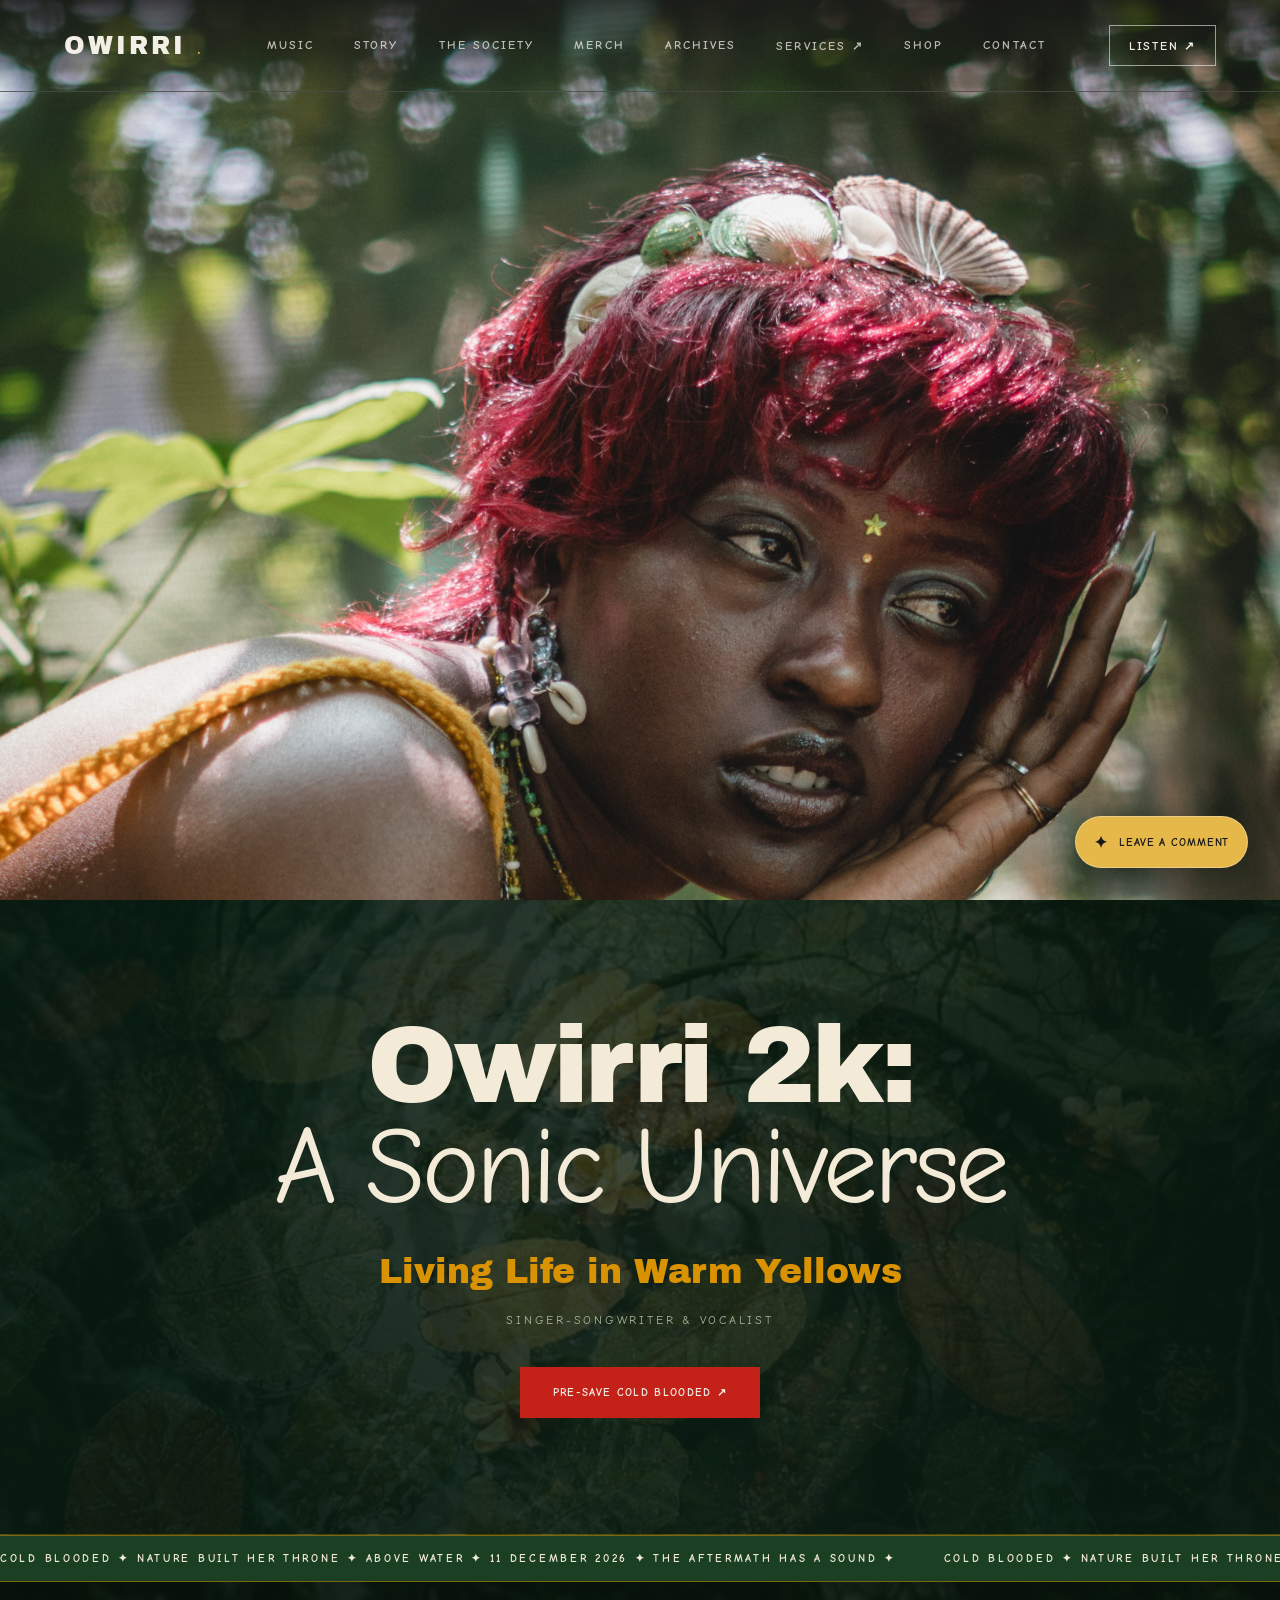
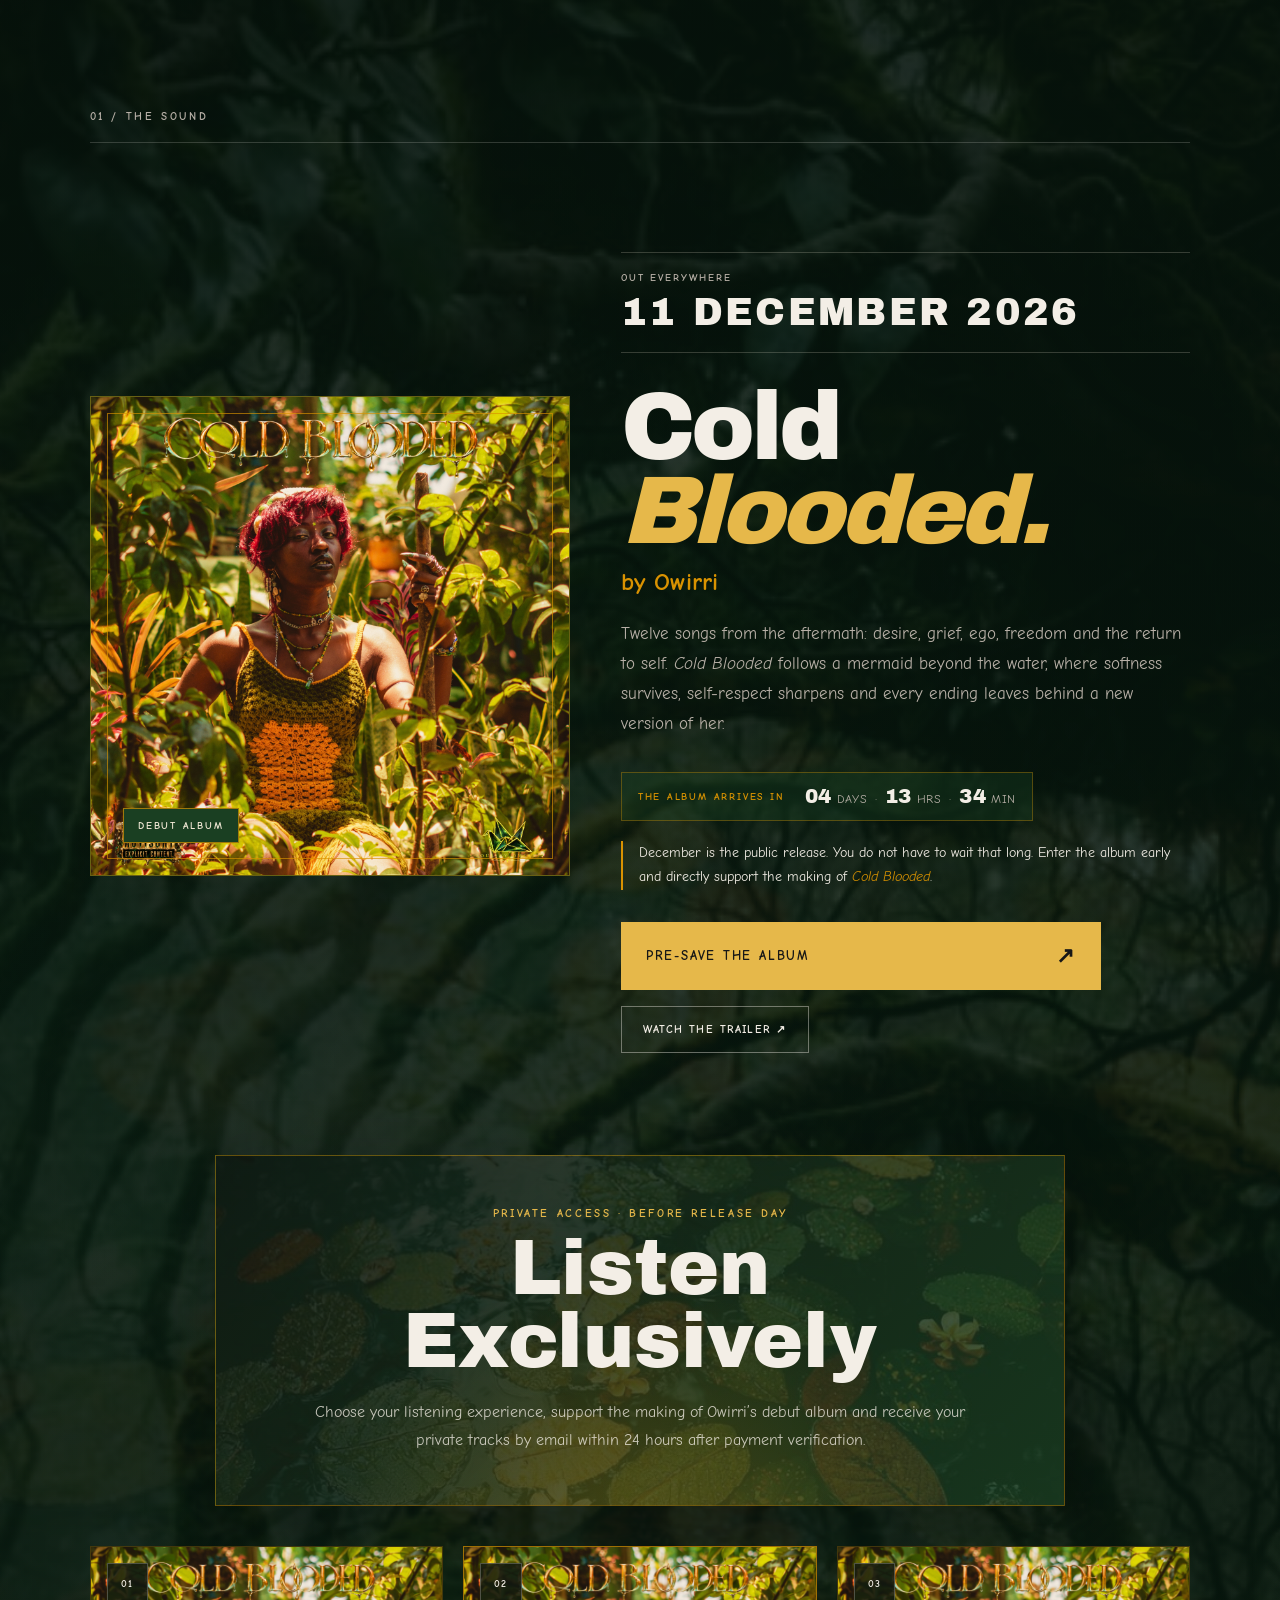
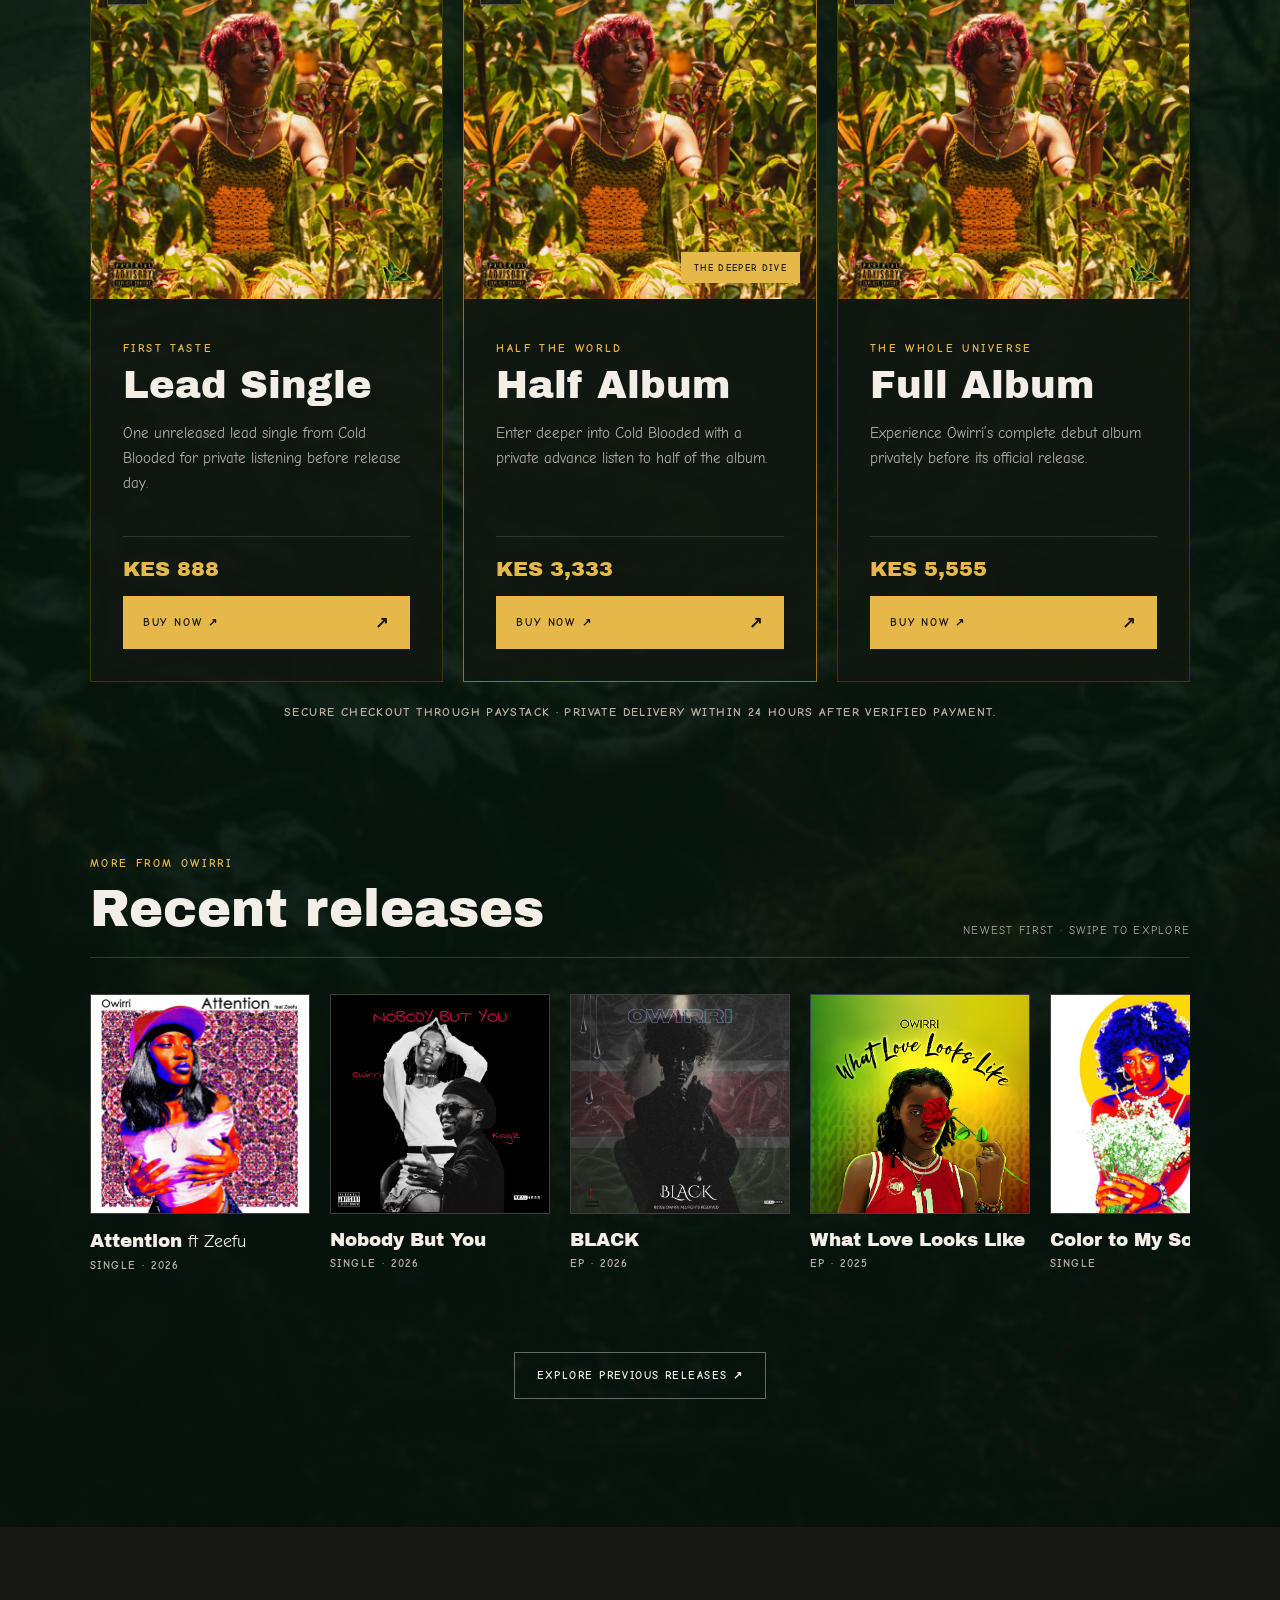
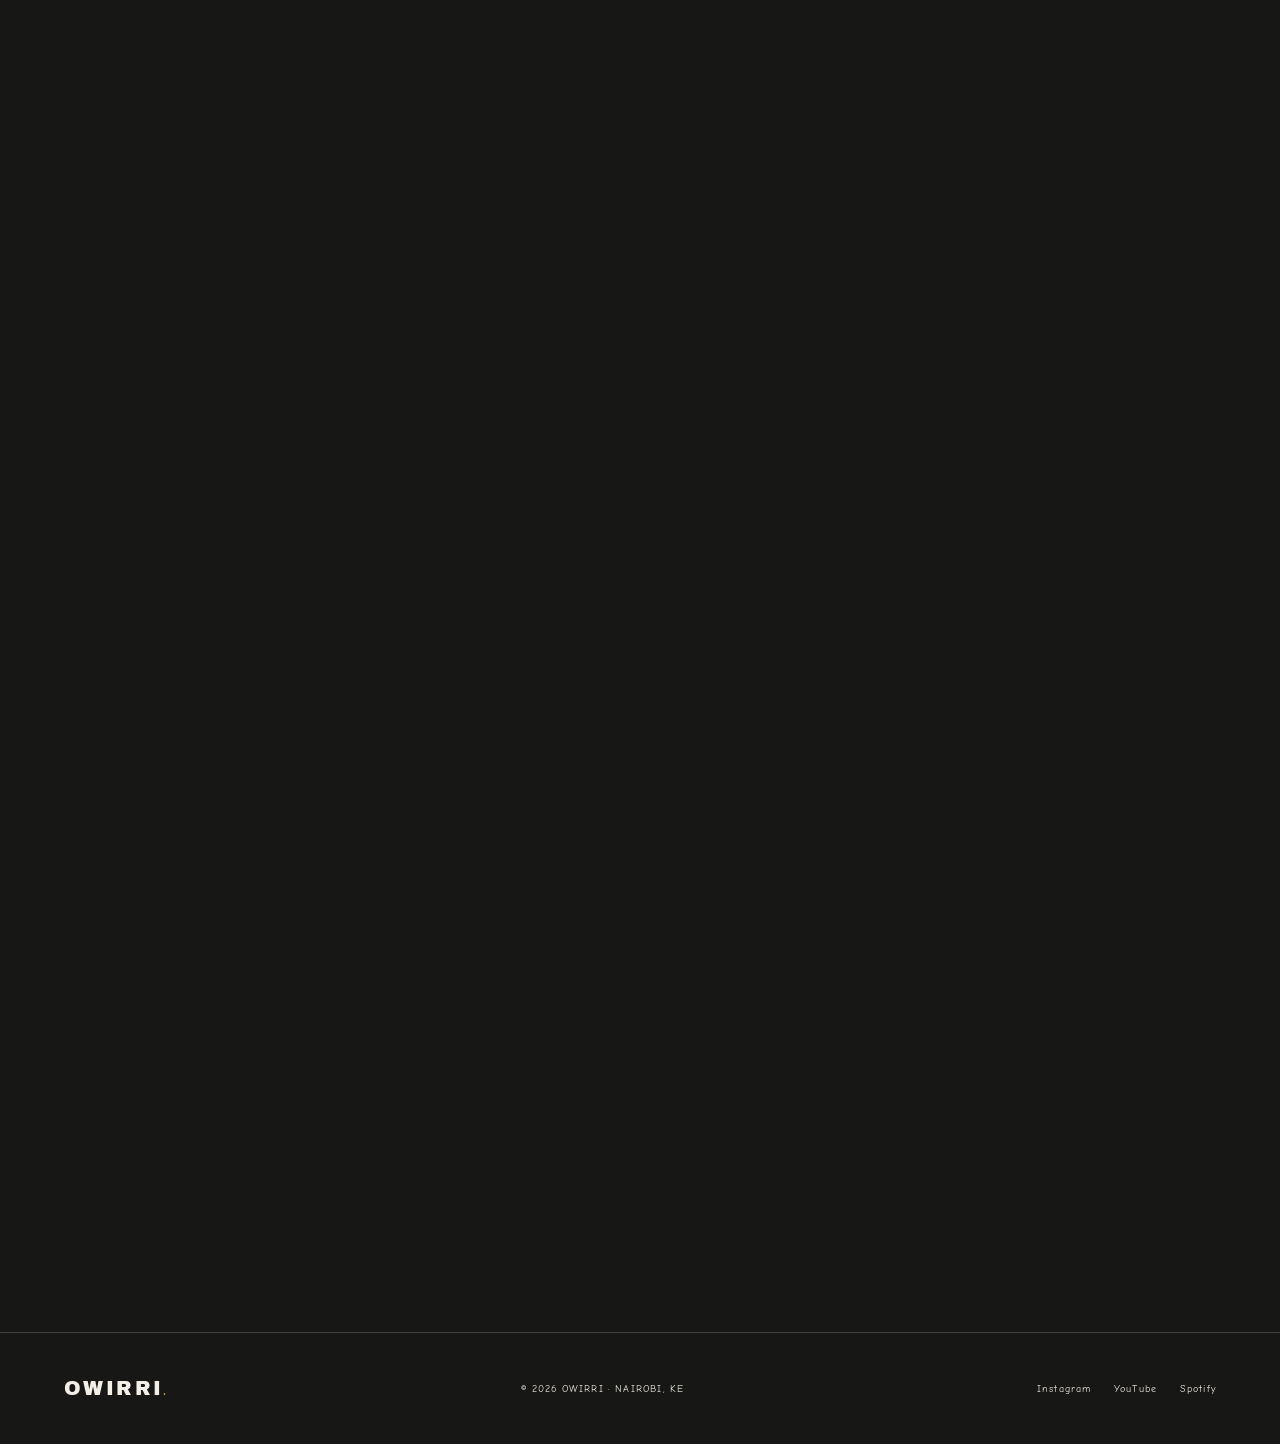
==== commit dc984162: "The Society" ====
--- a/index.html
+++ b/index.html
@@ -205,6 +205,7 @@
         <div class="navlinks">
           <a href="#music">Music</a>
           <a href="#story">Story</a>
+          <a href="soul-society.html">The Society</a>
           <a href="merch.html">Merch</a>
           <a href="archives.html">Archives</a>
           <a
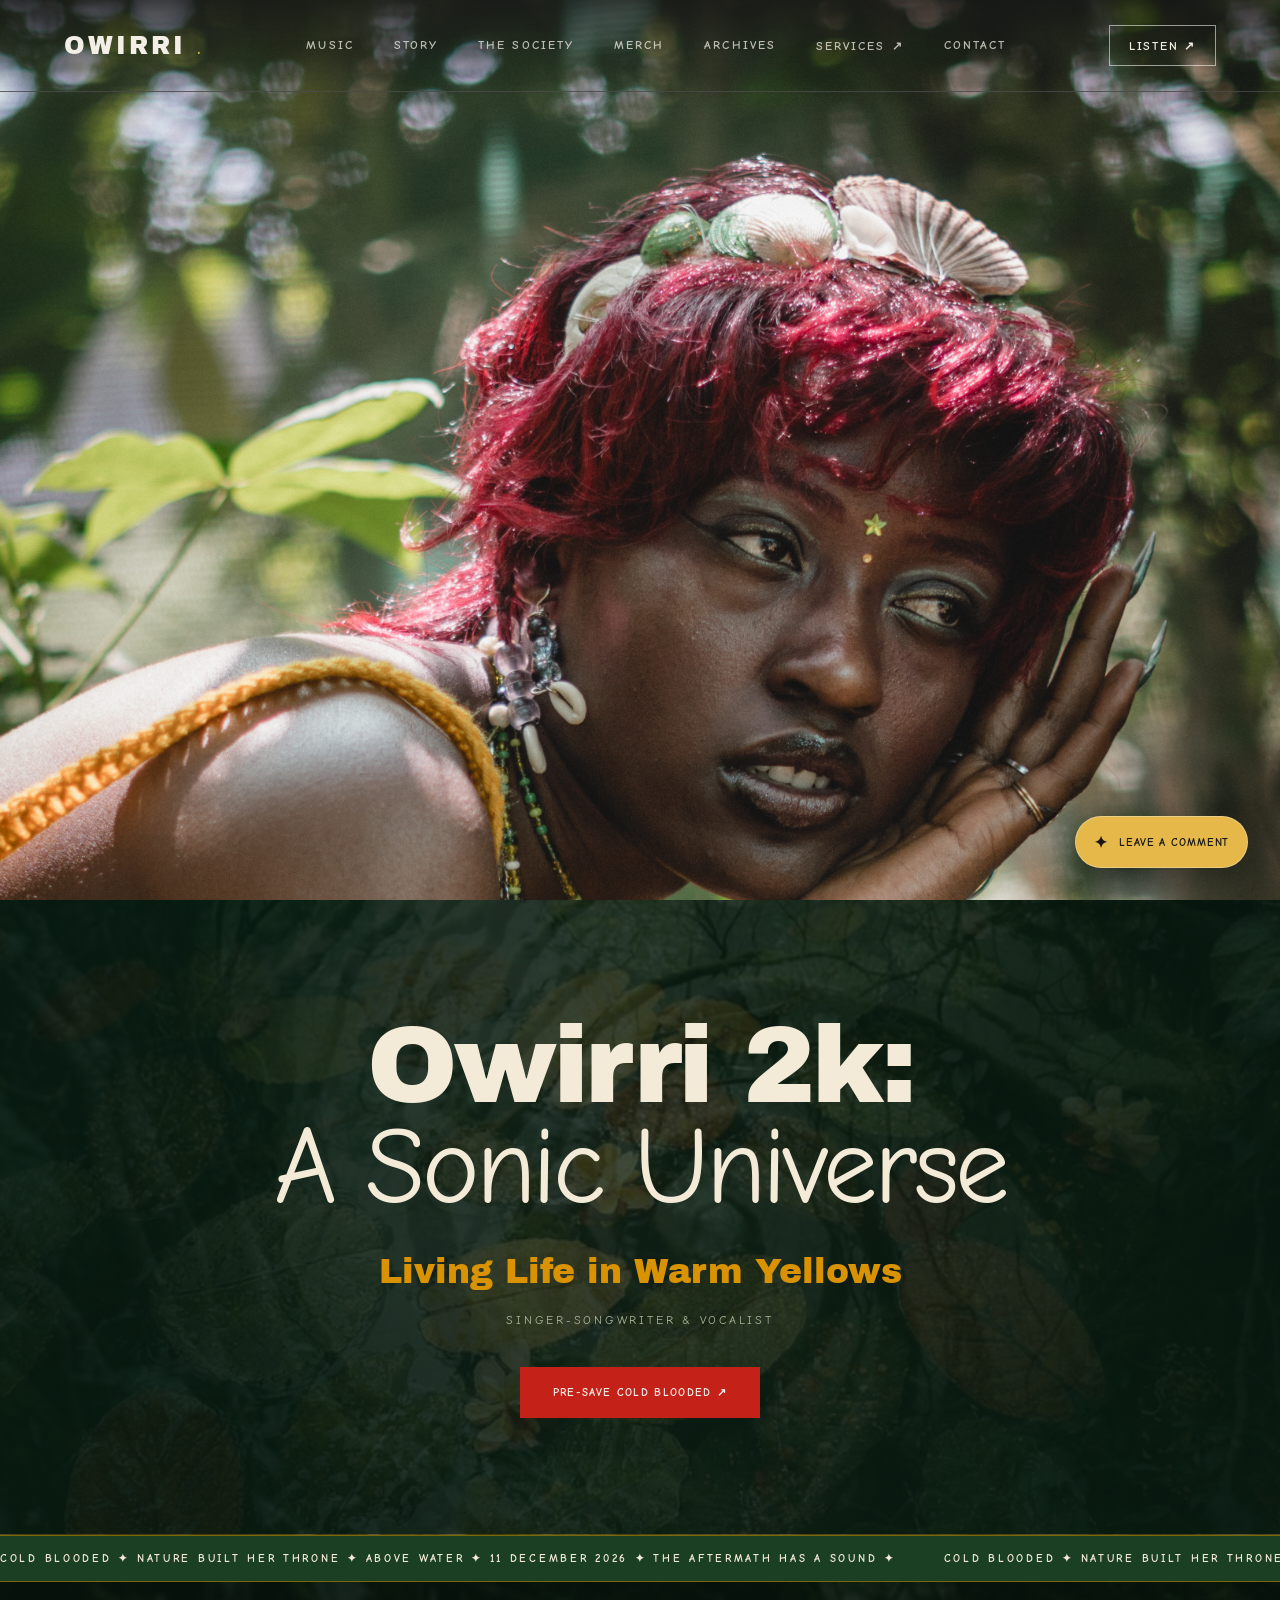
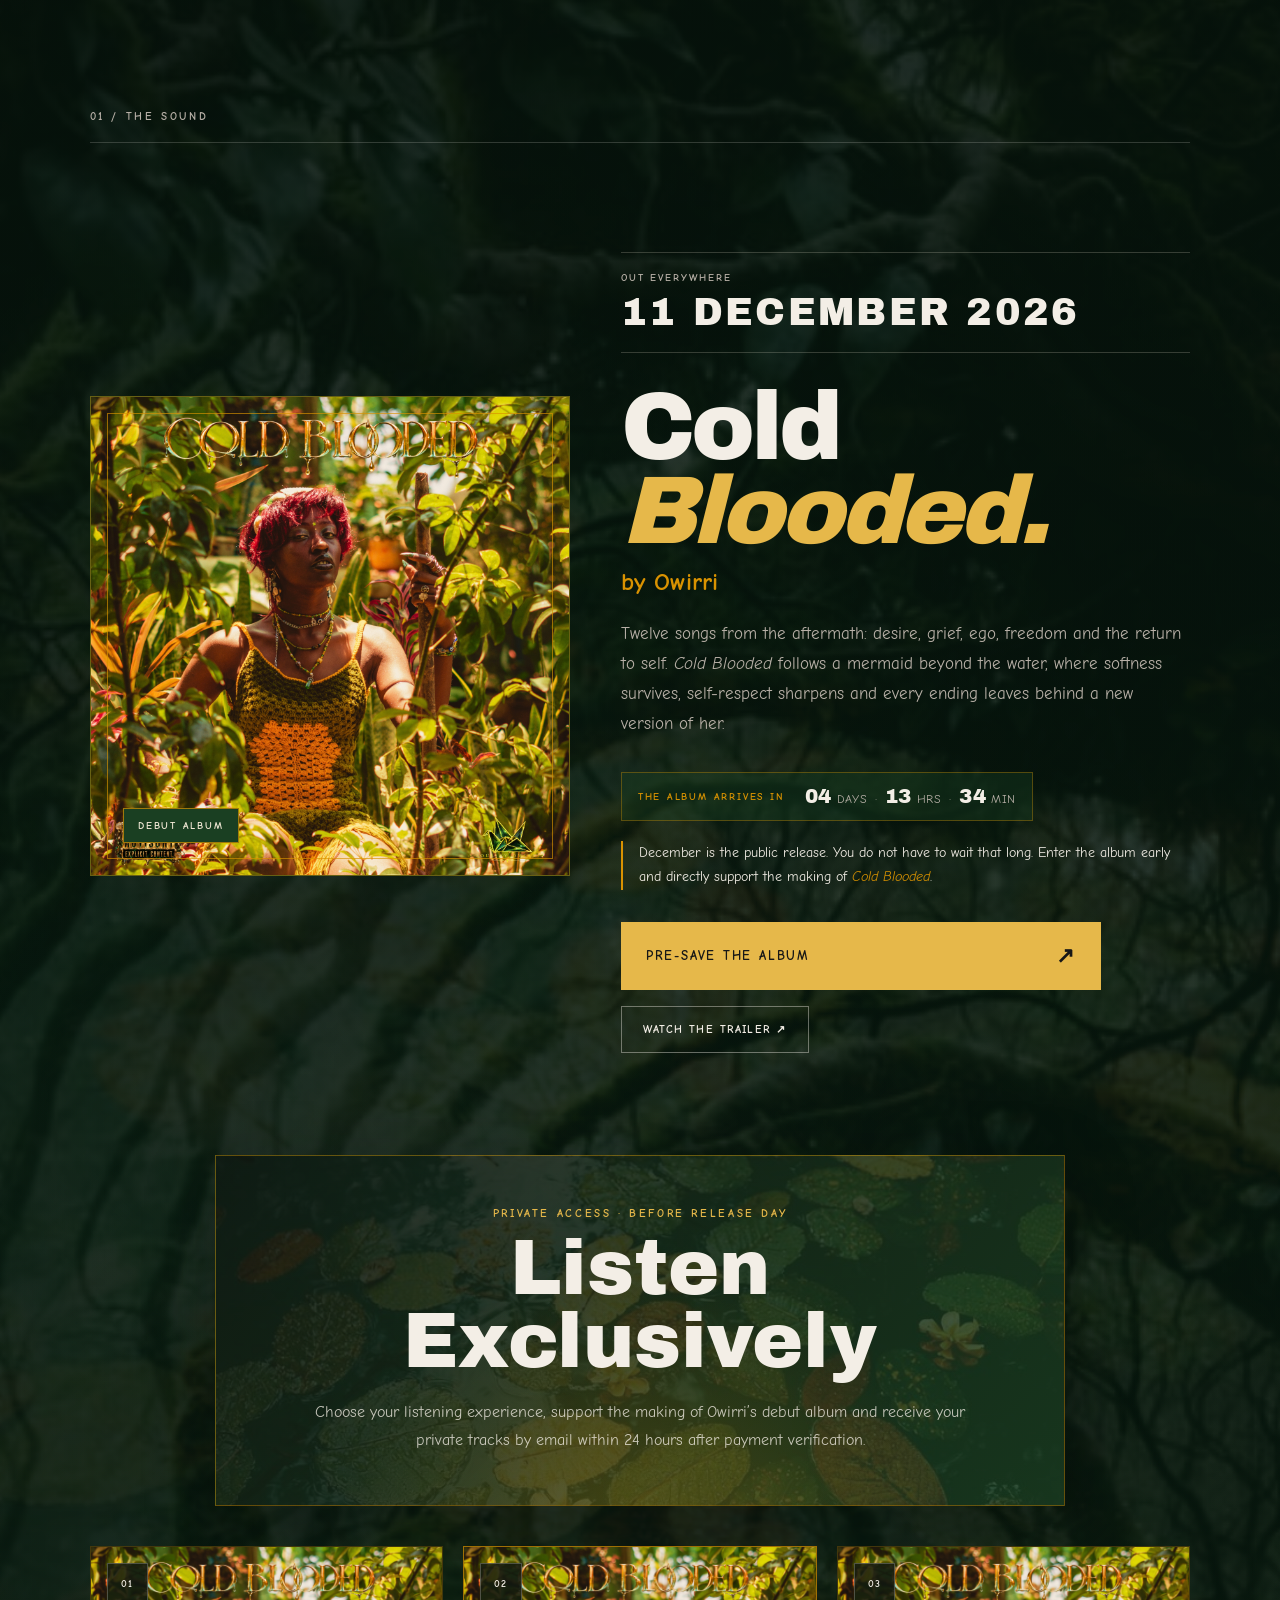
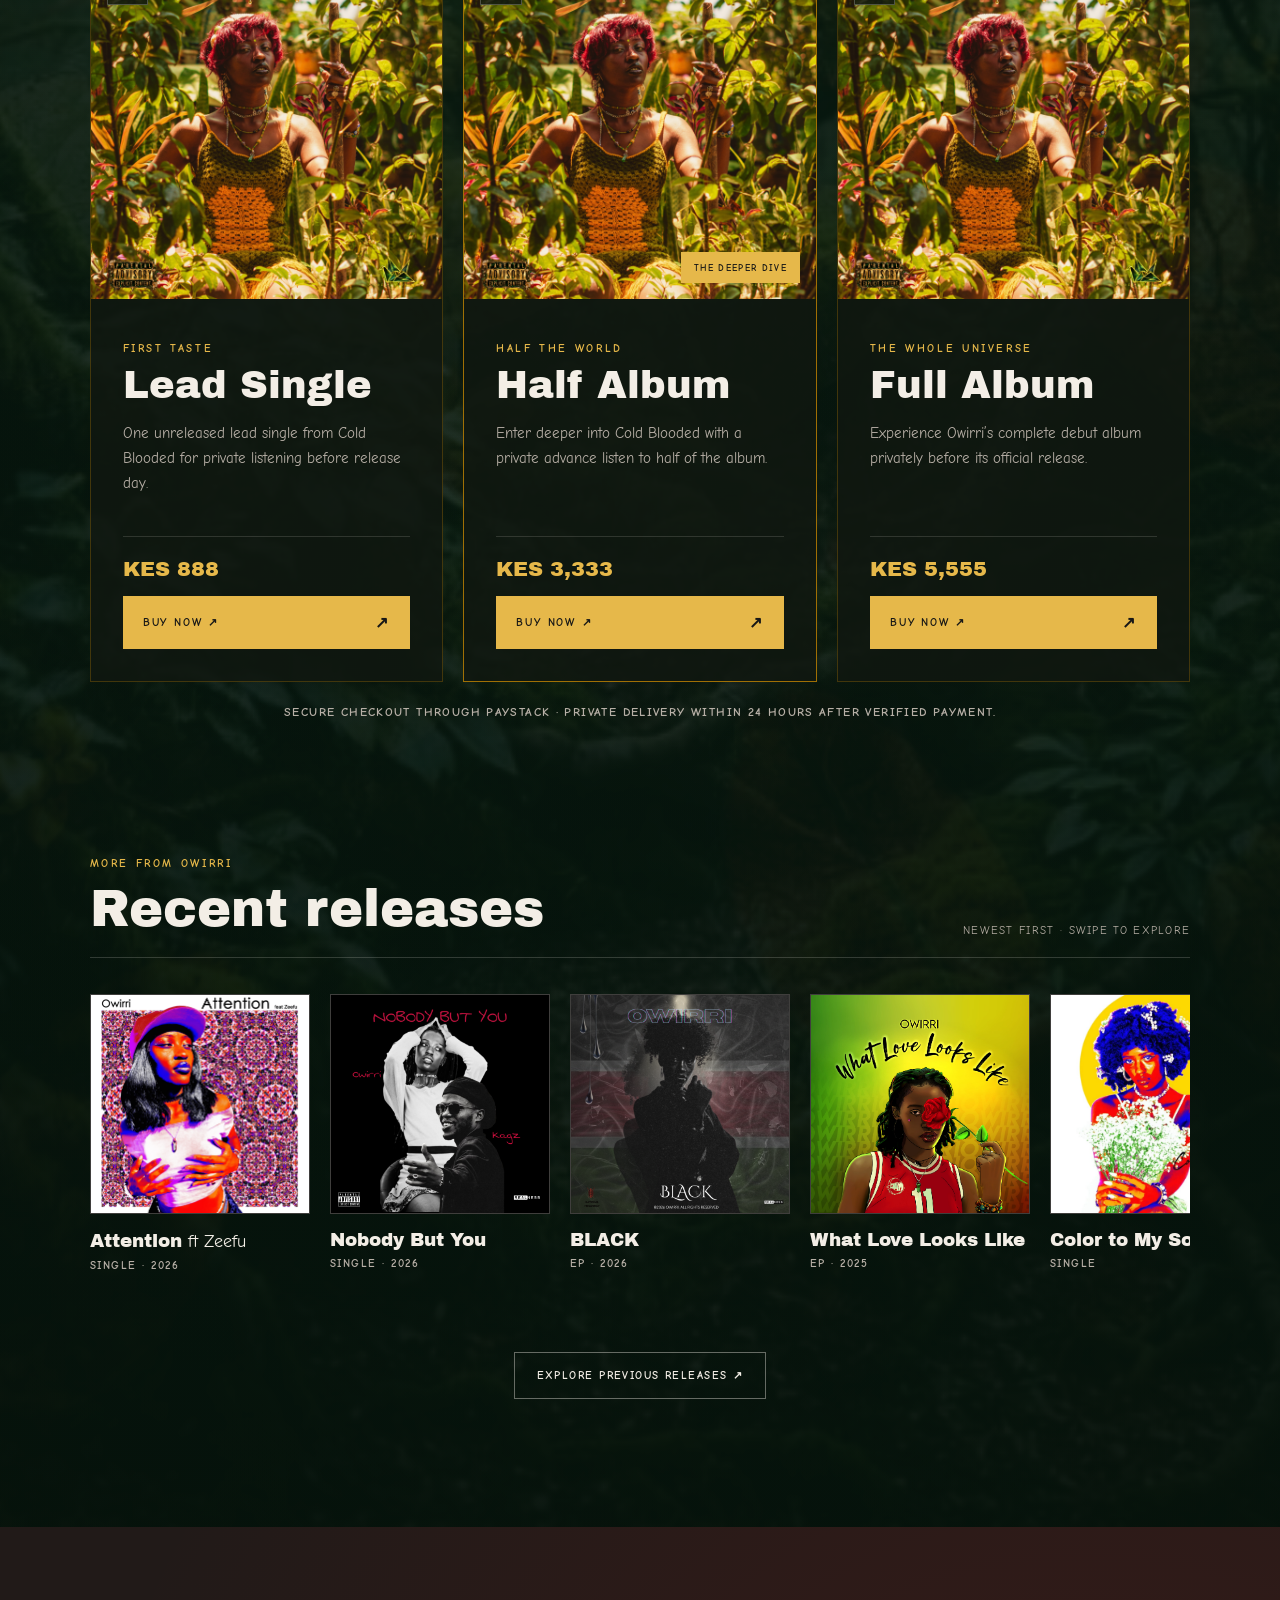
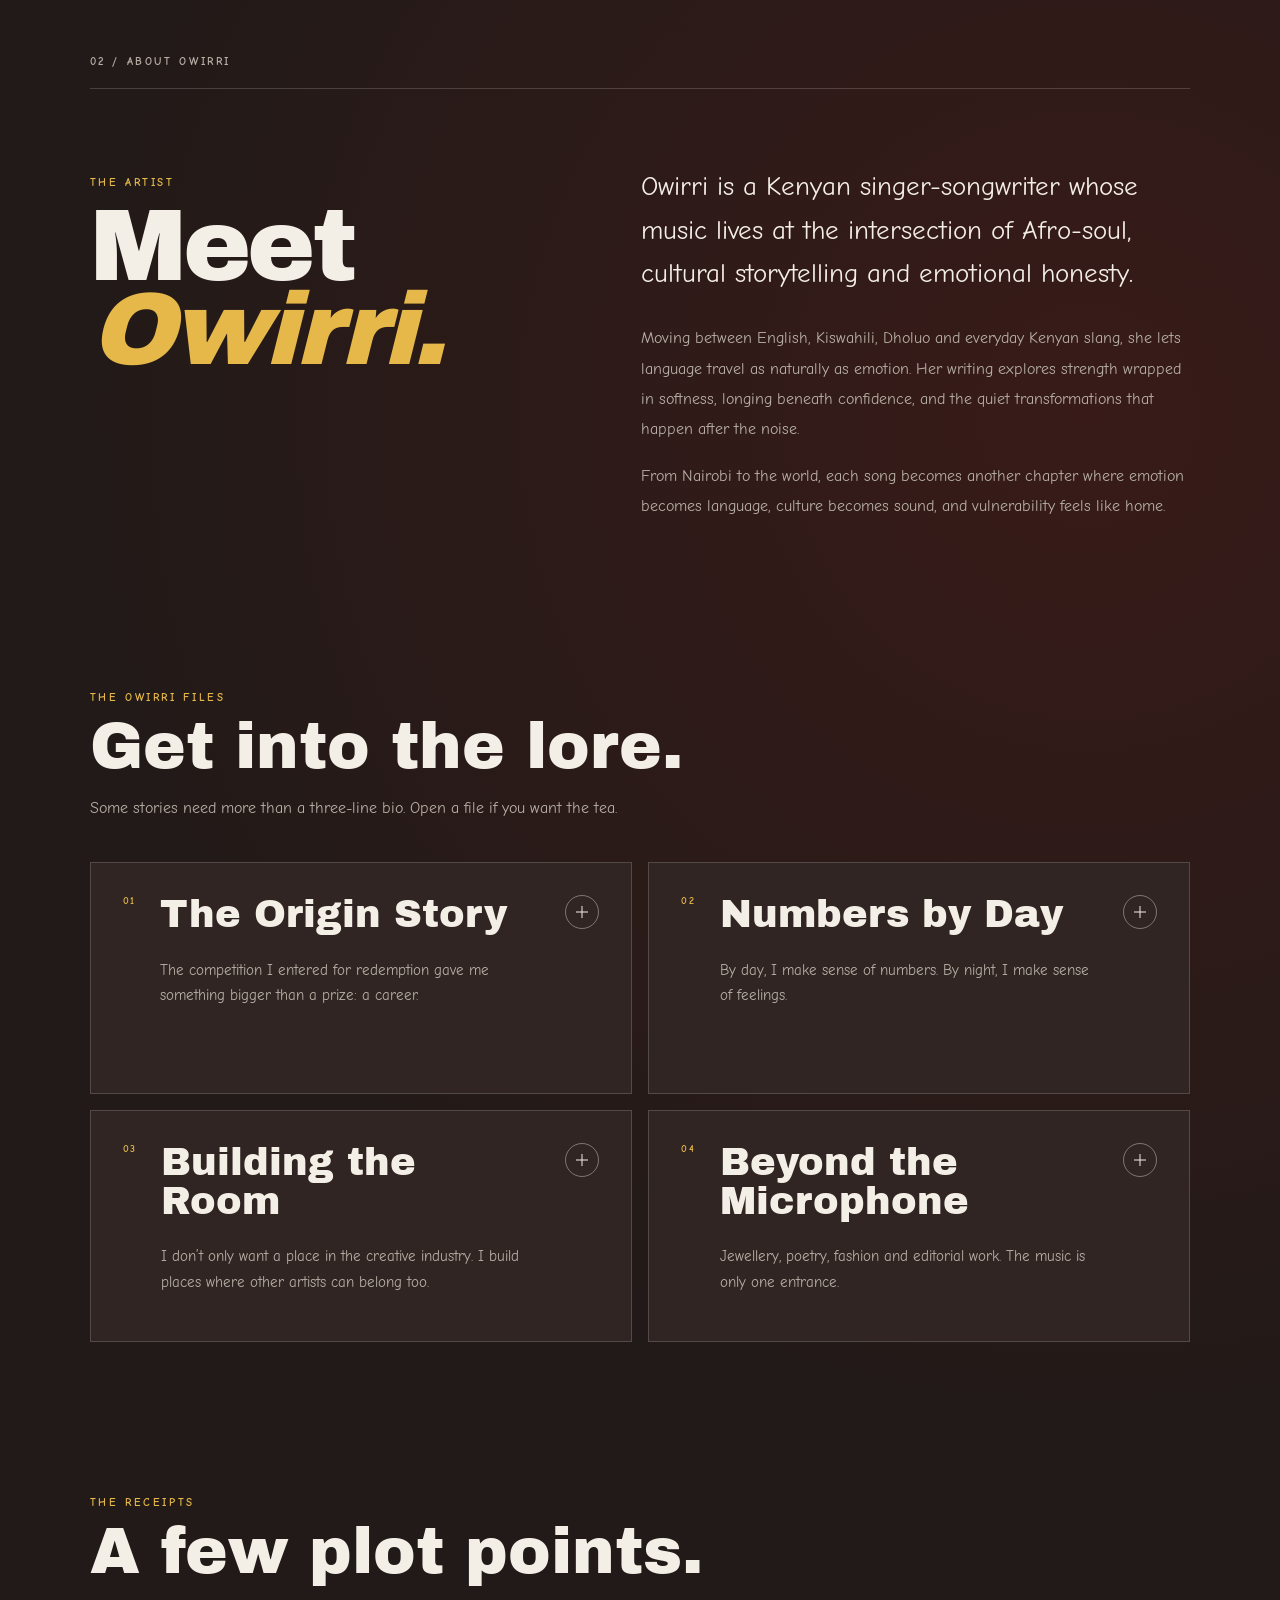
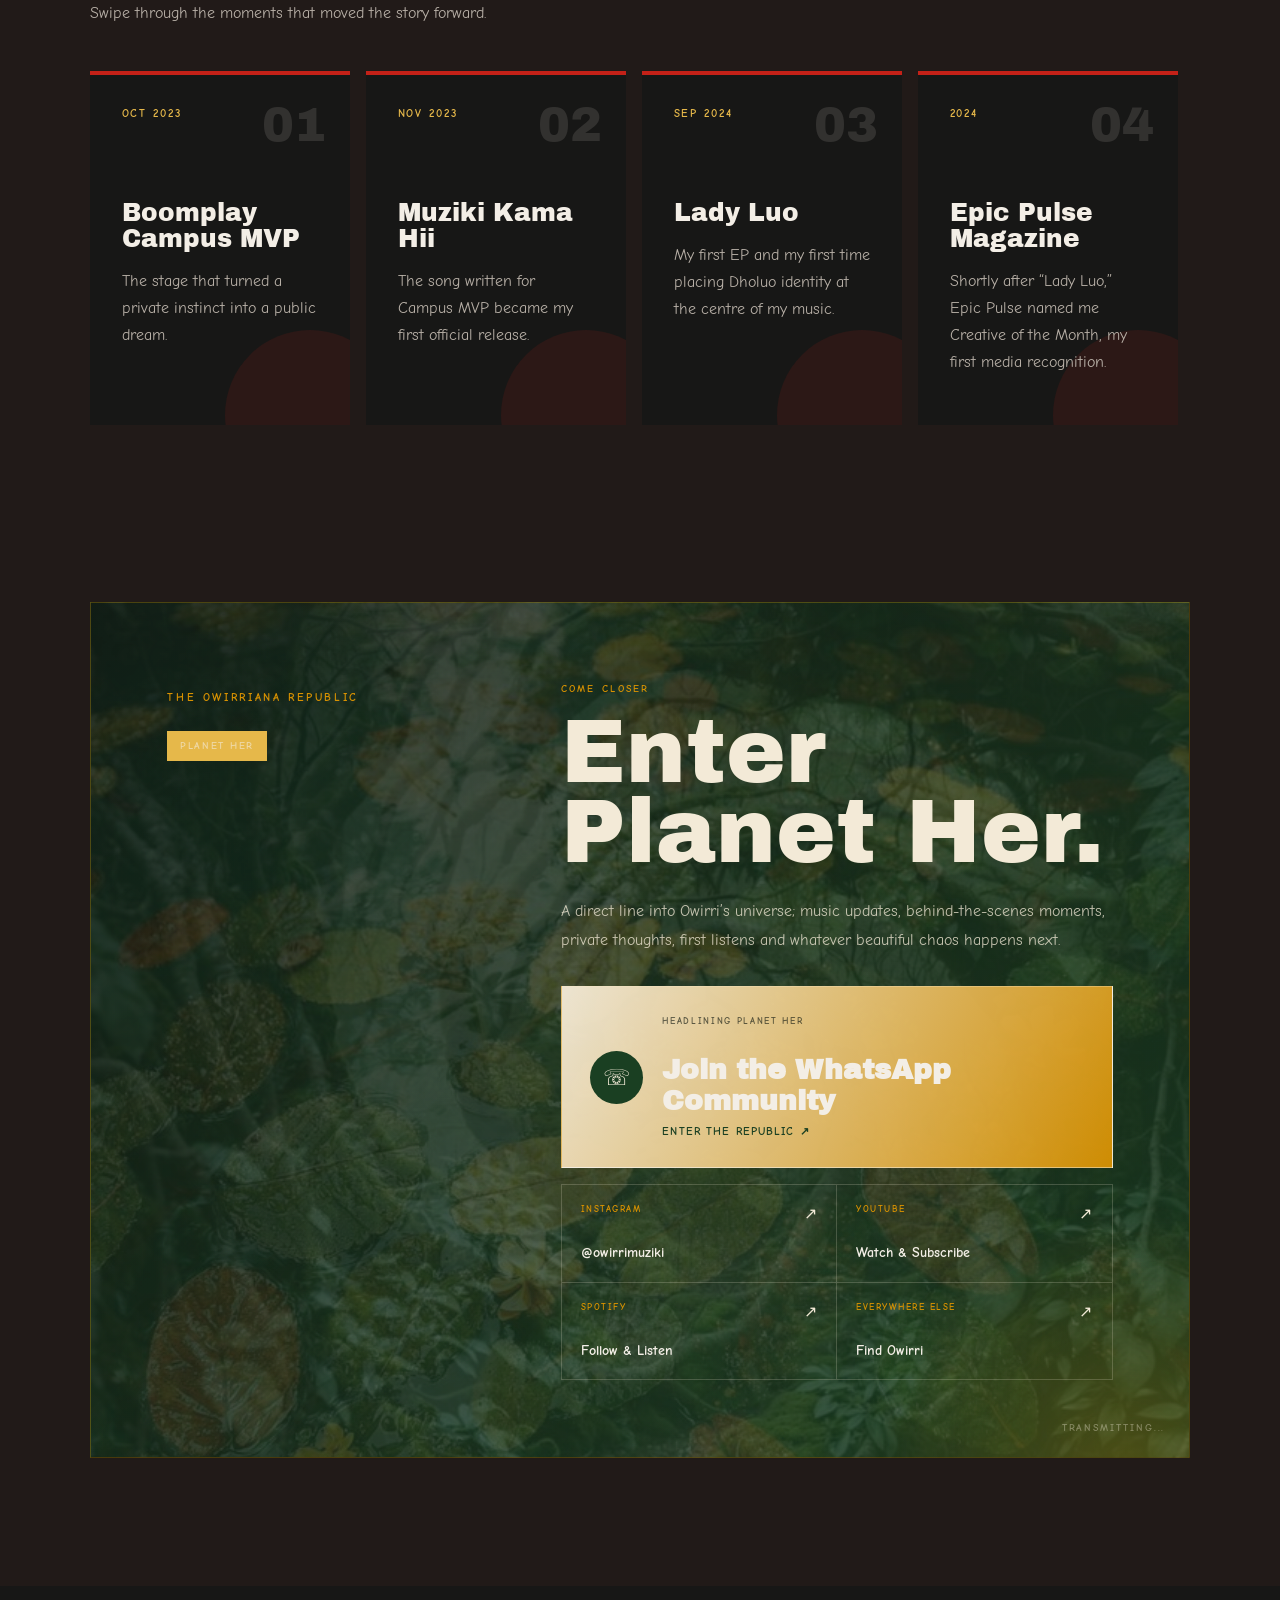
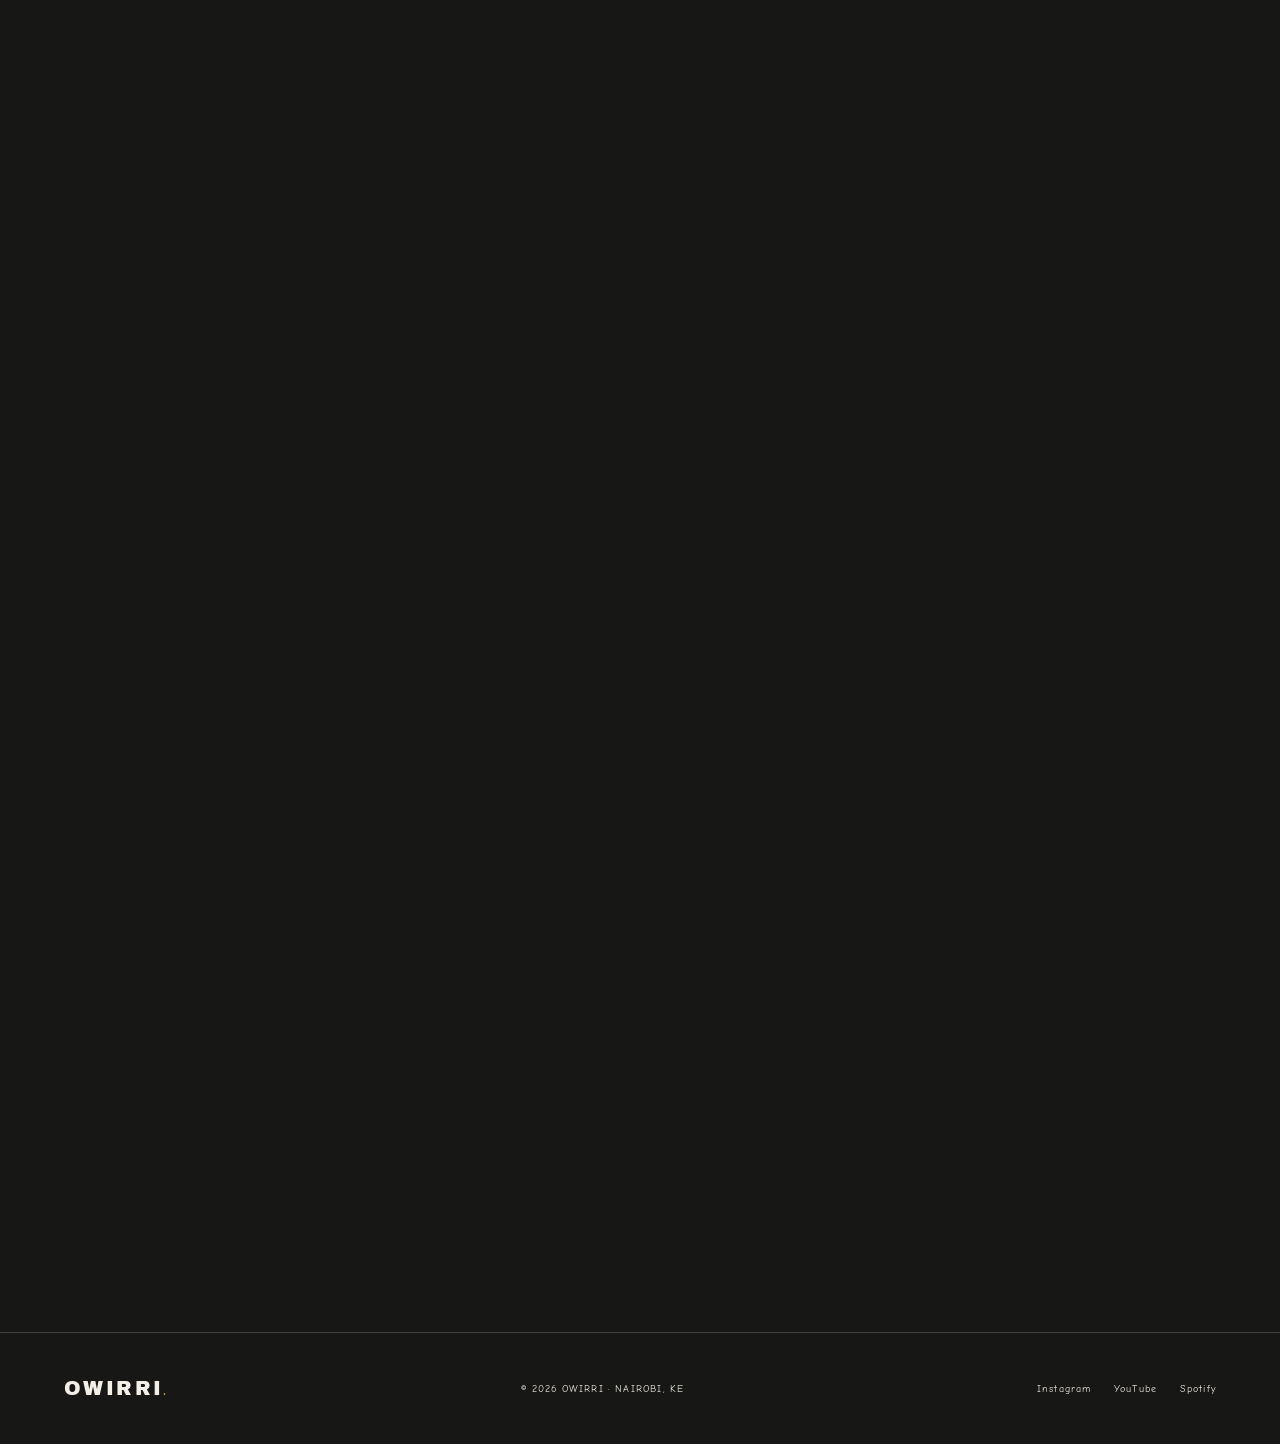
==== commit 26be944a: "shop - merch" ====
--- a/index.html
+++ b/index.html
@@ -215,8 +215,6 @@
           >
             Services ↗
           </a>
-          <a href="https://theyellowroom.hustlesasa.shop/">Shop</a>
-
           <a href="#contact">Contact</a>
         </div>
 
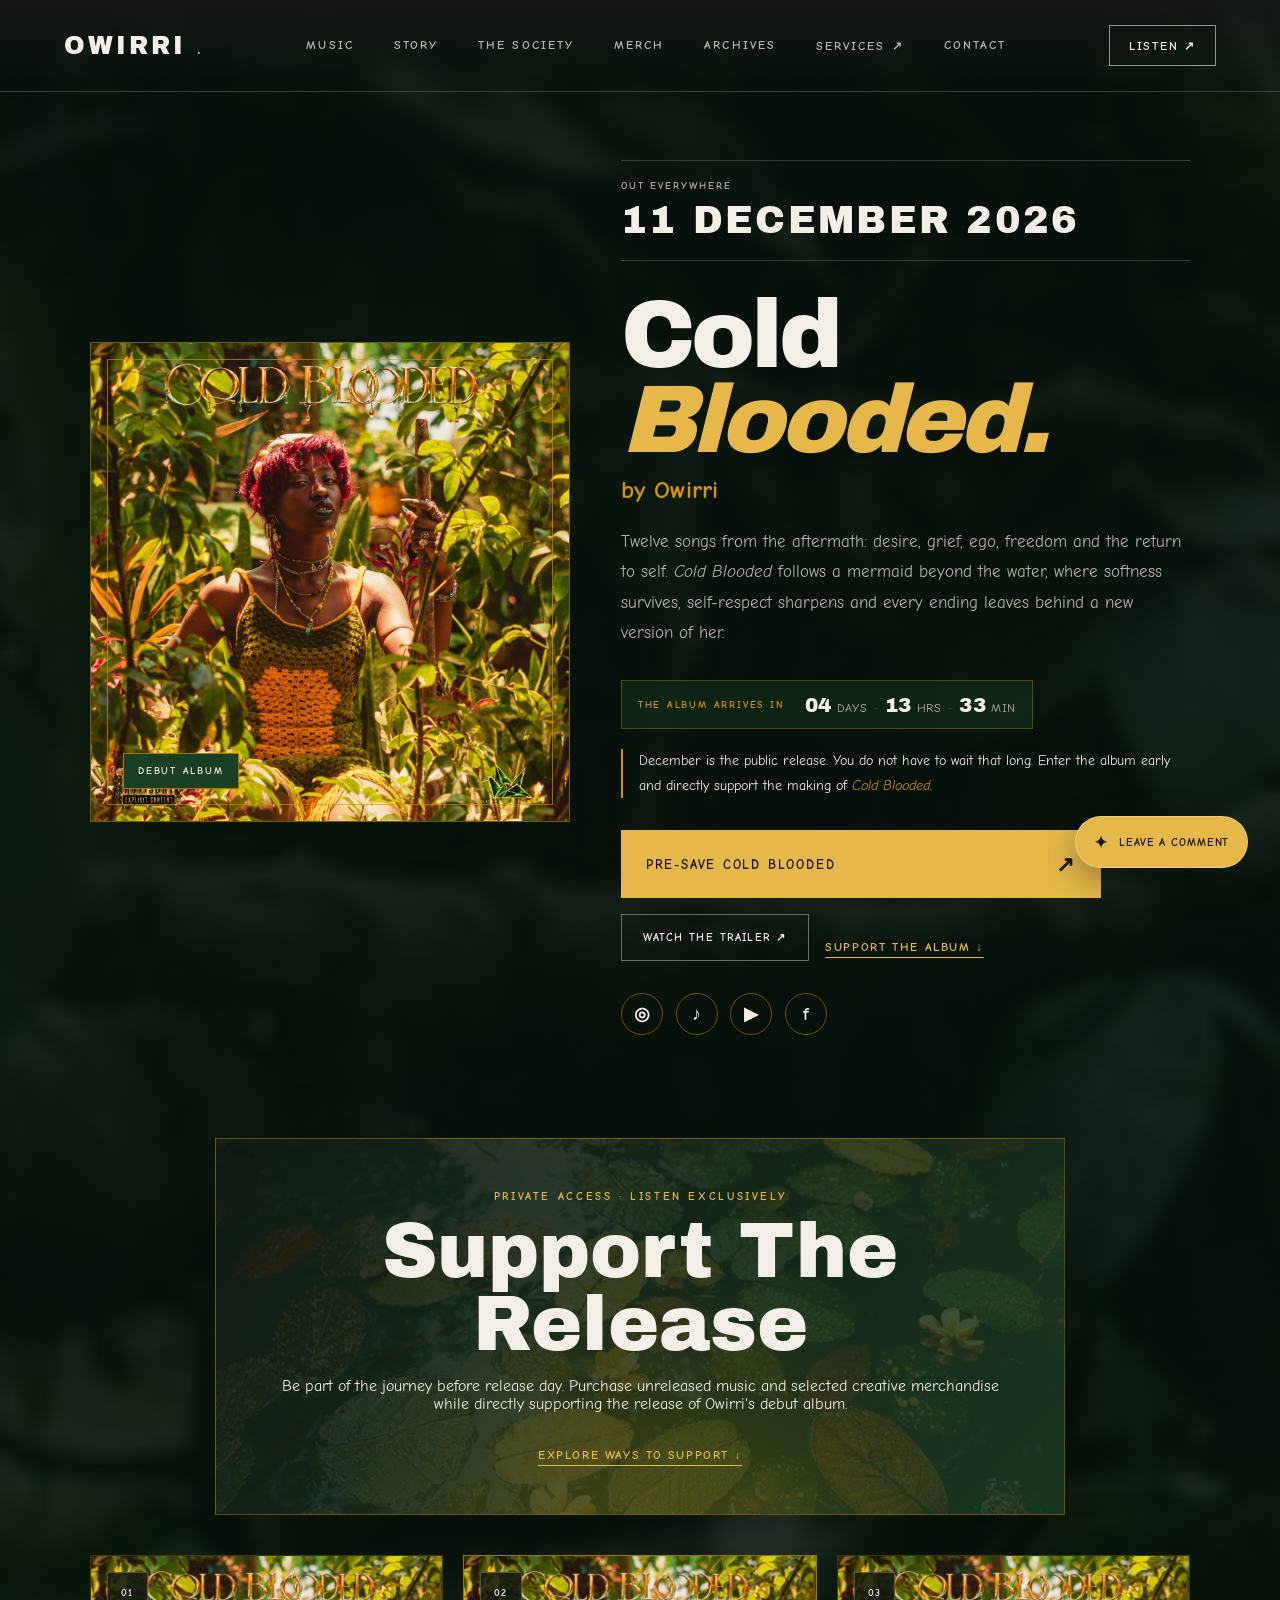
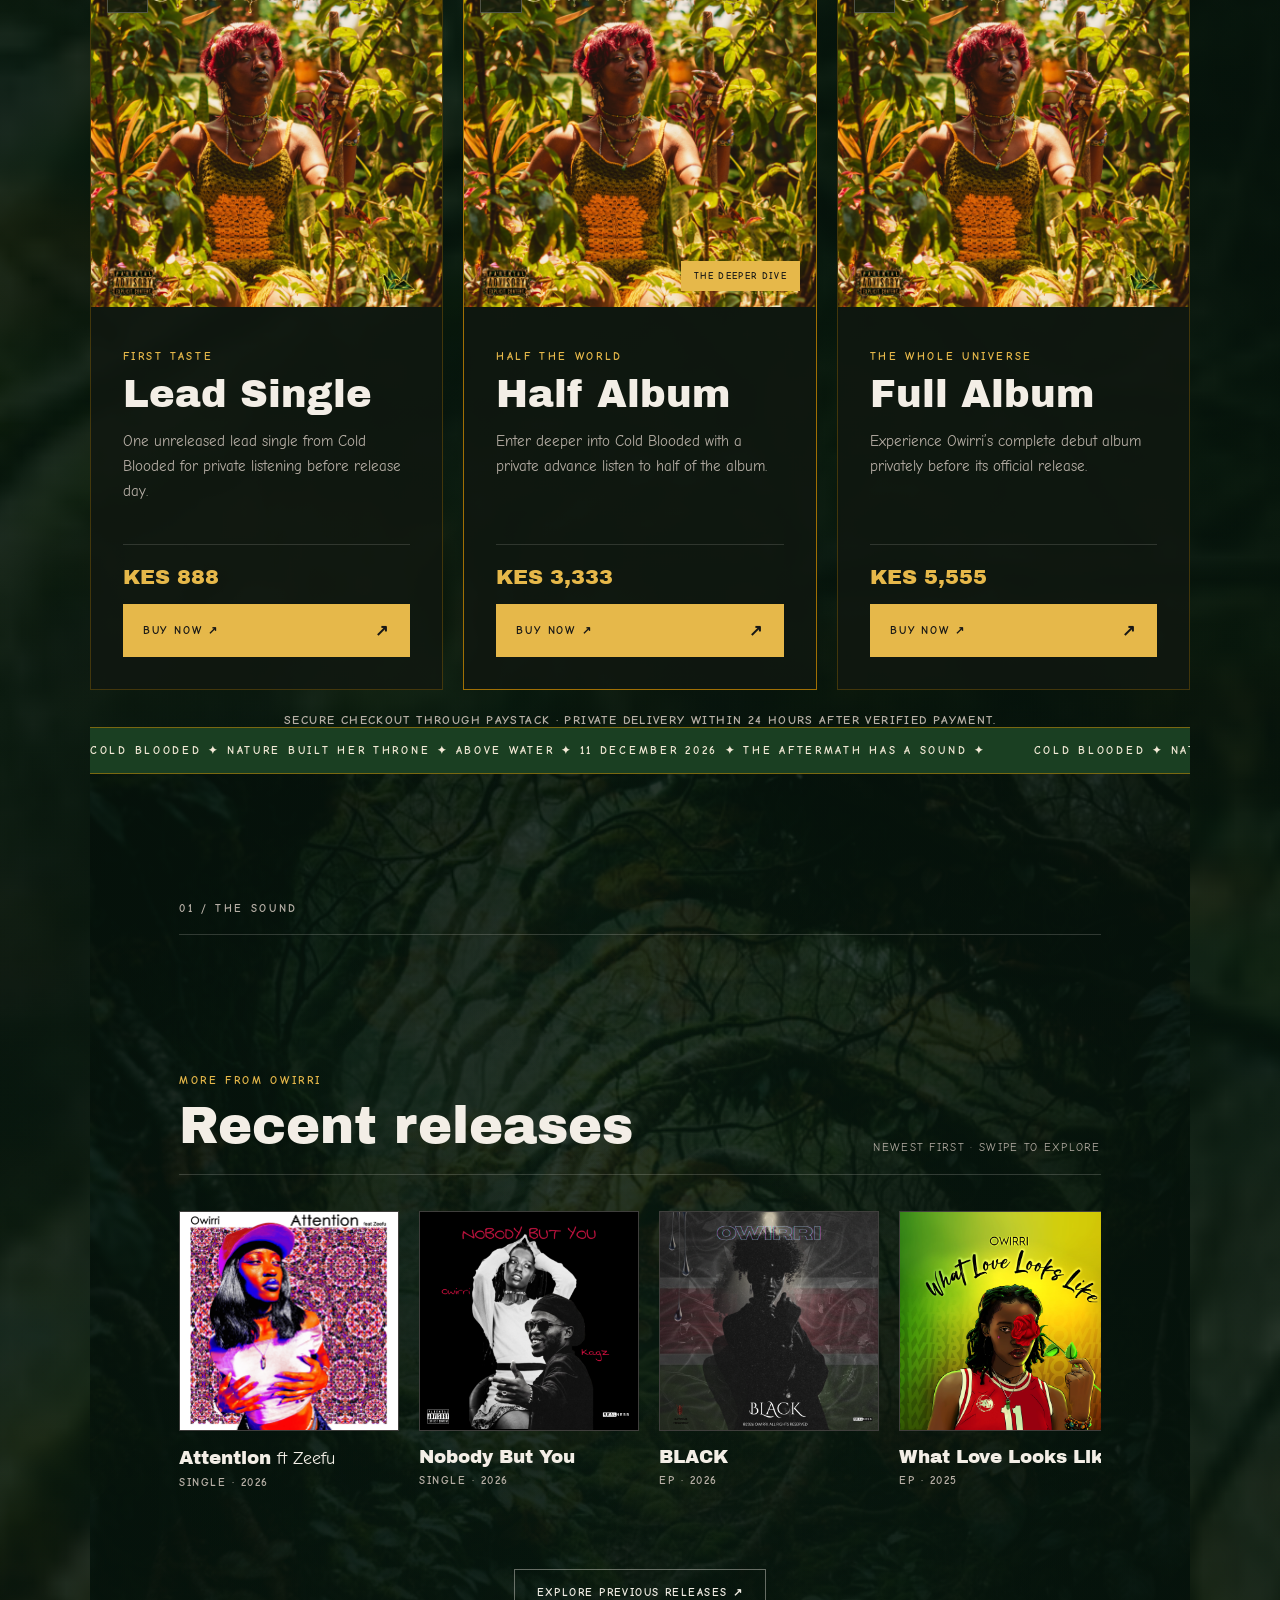
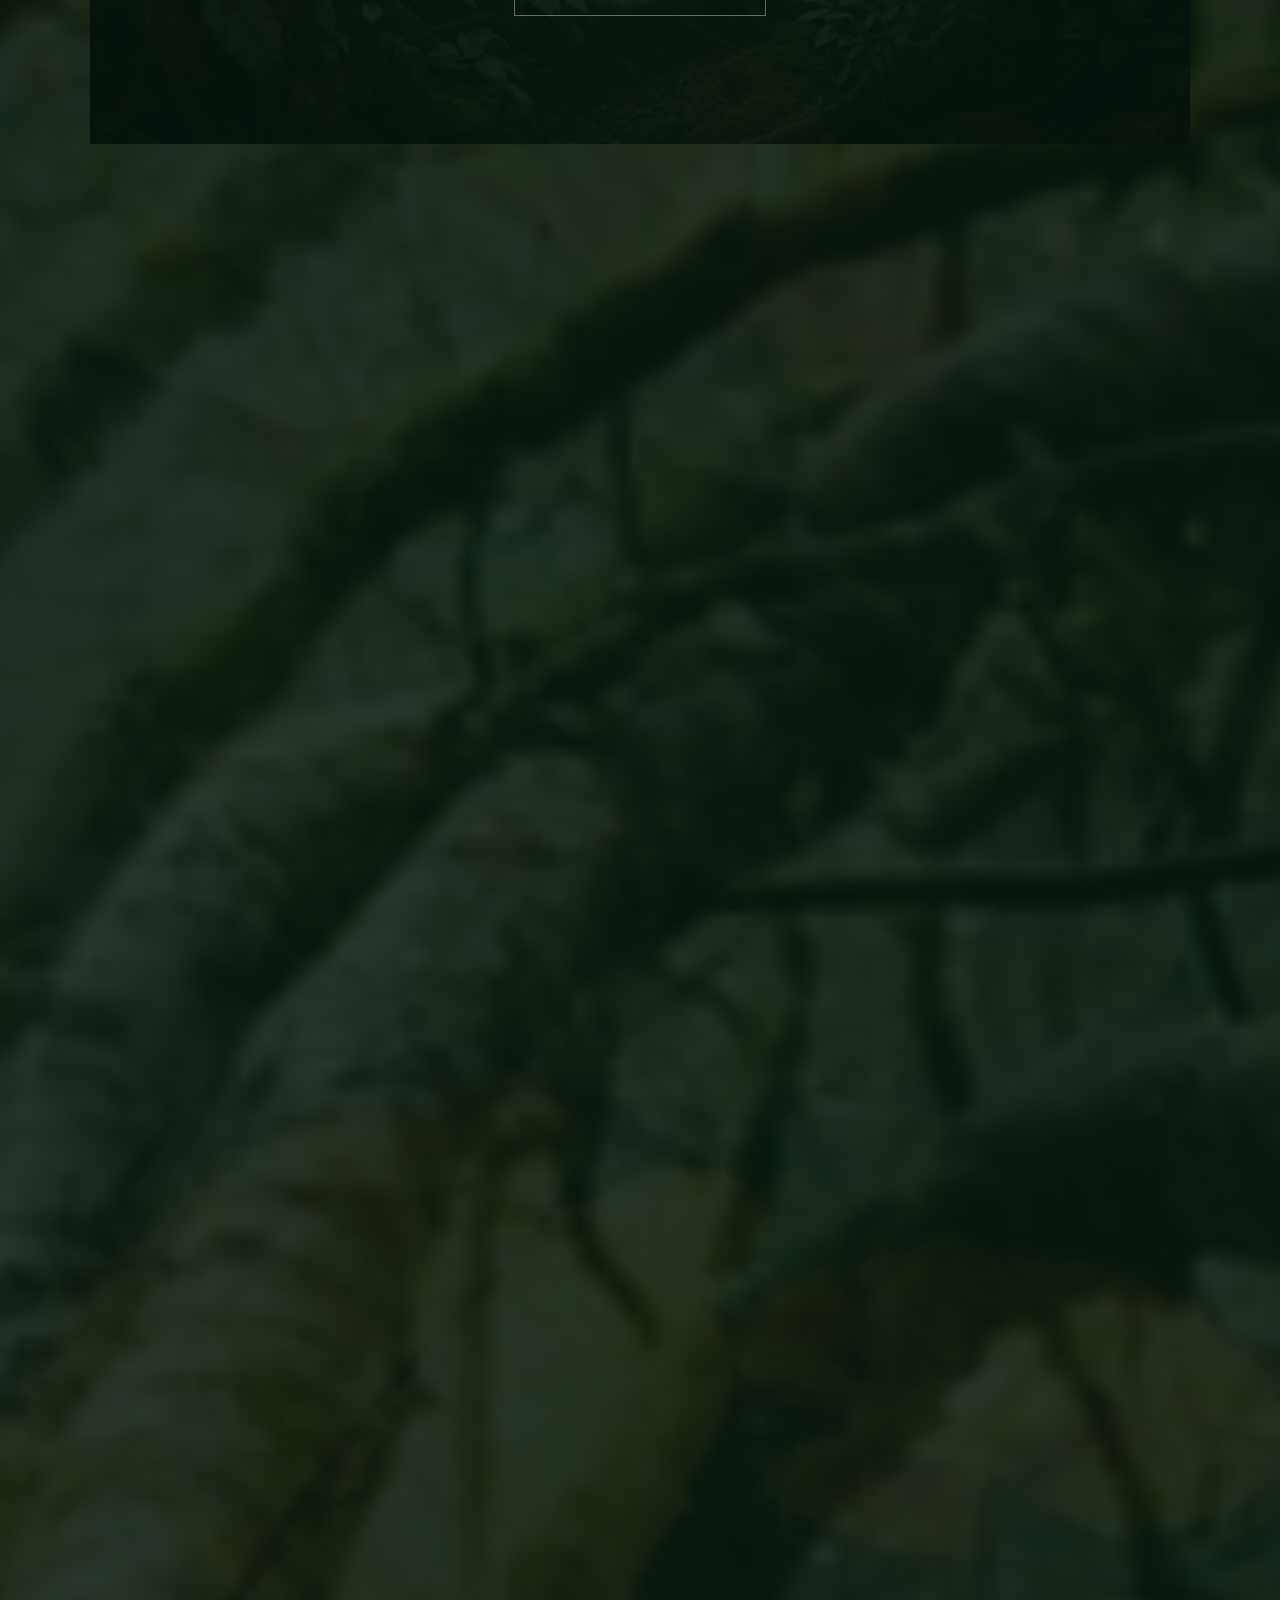
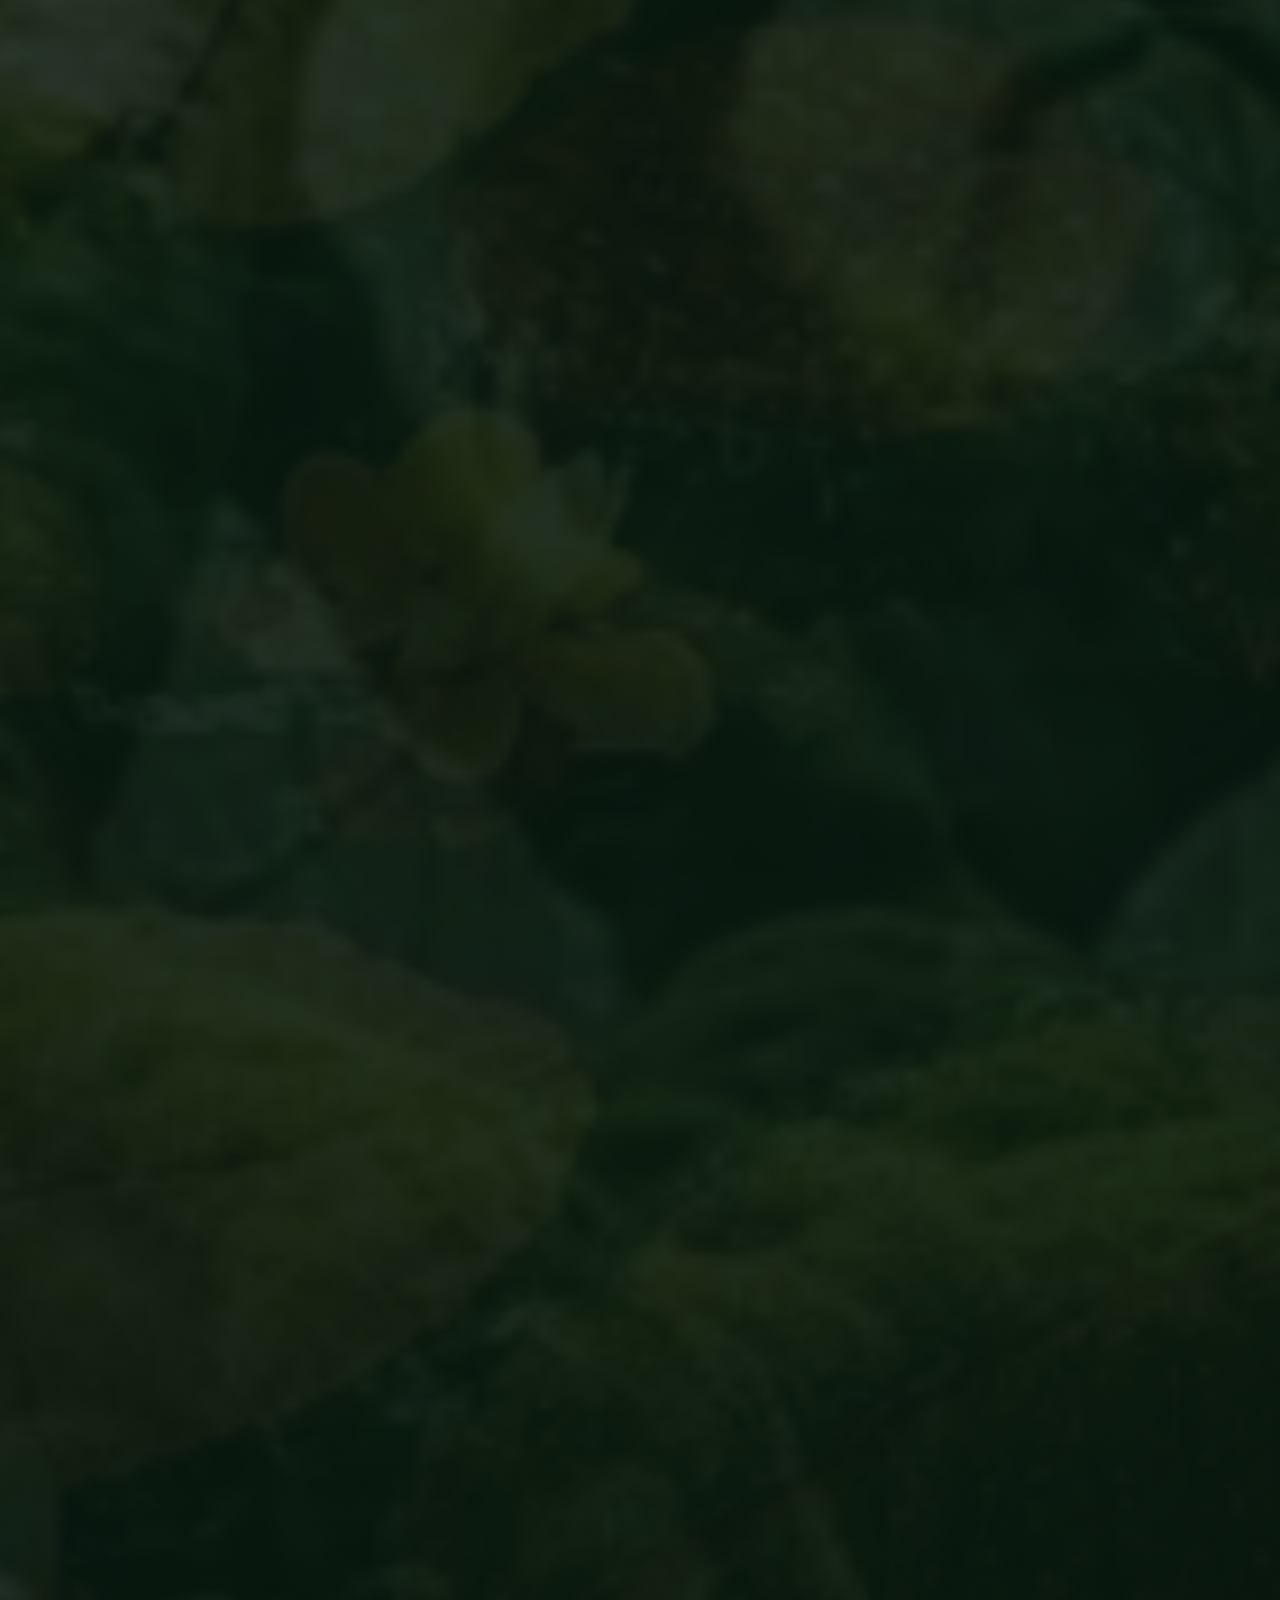
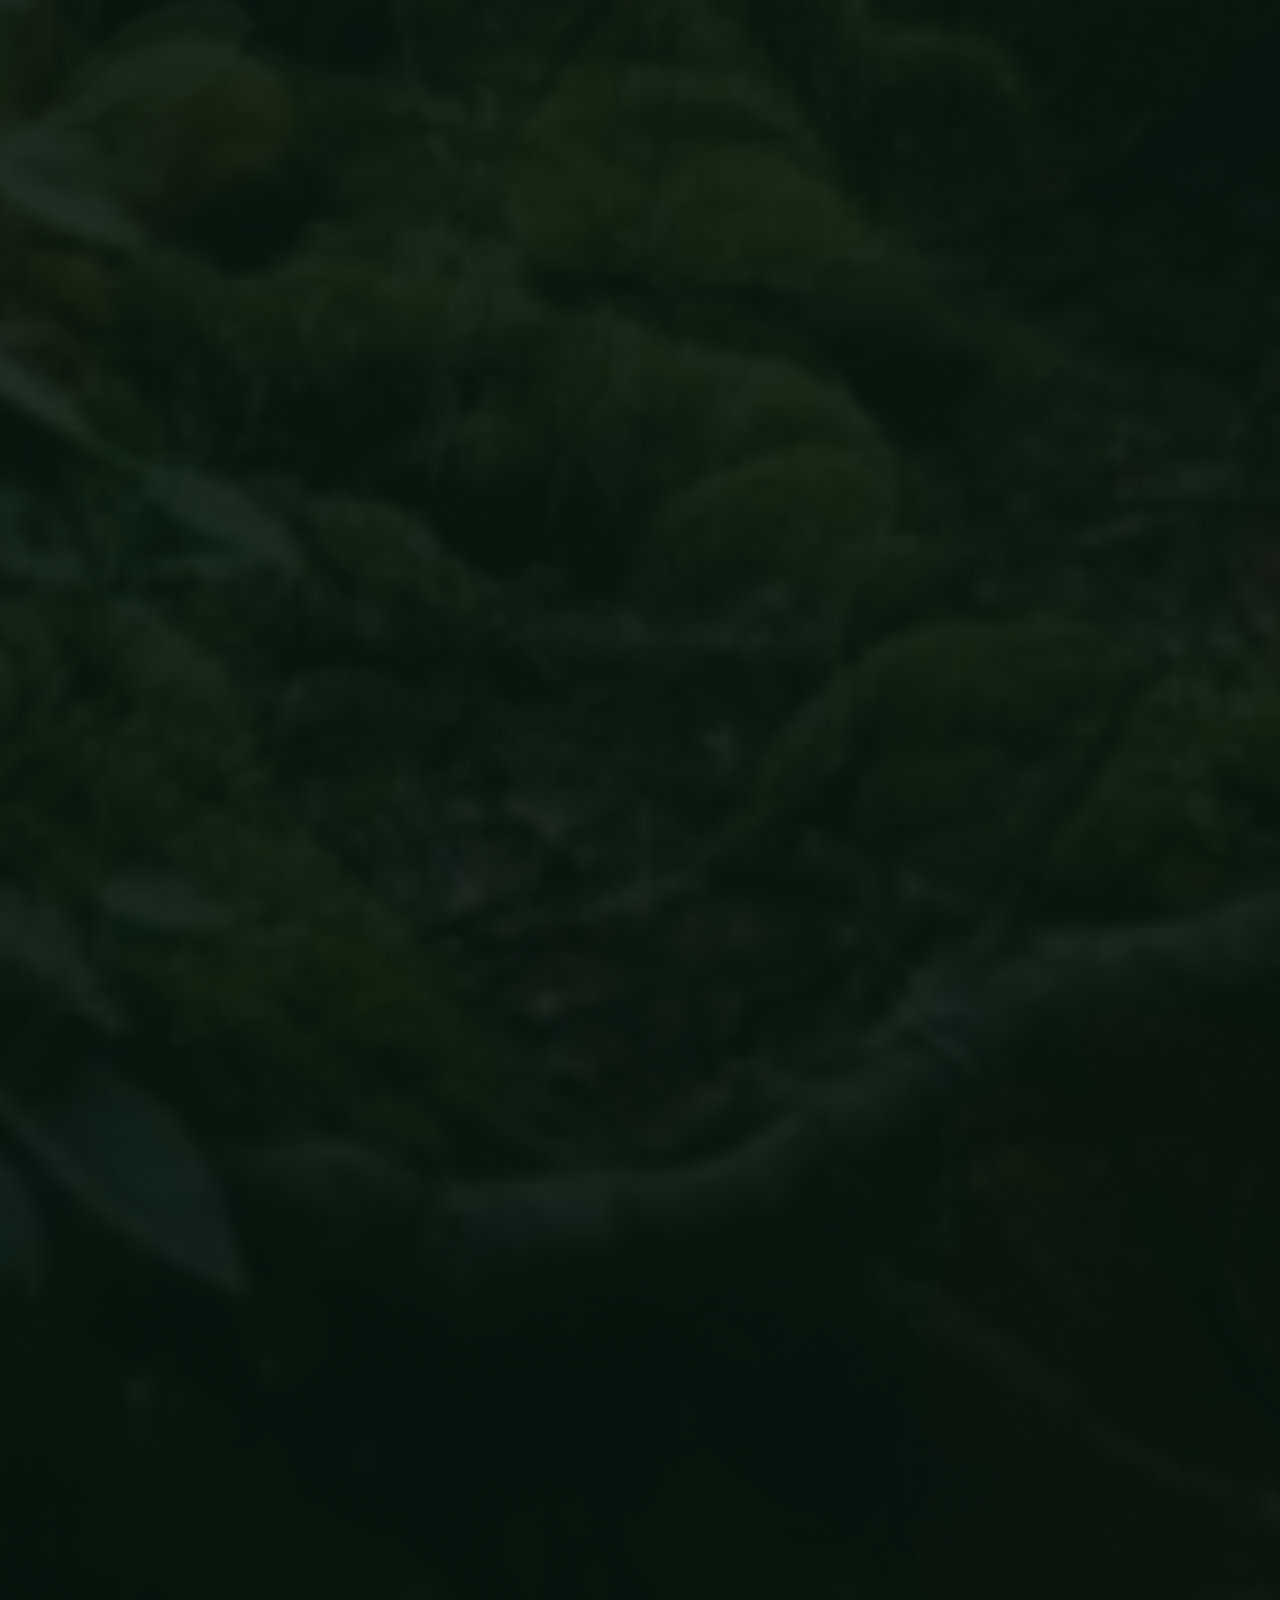
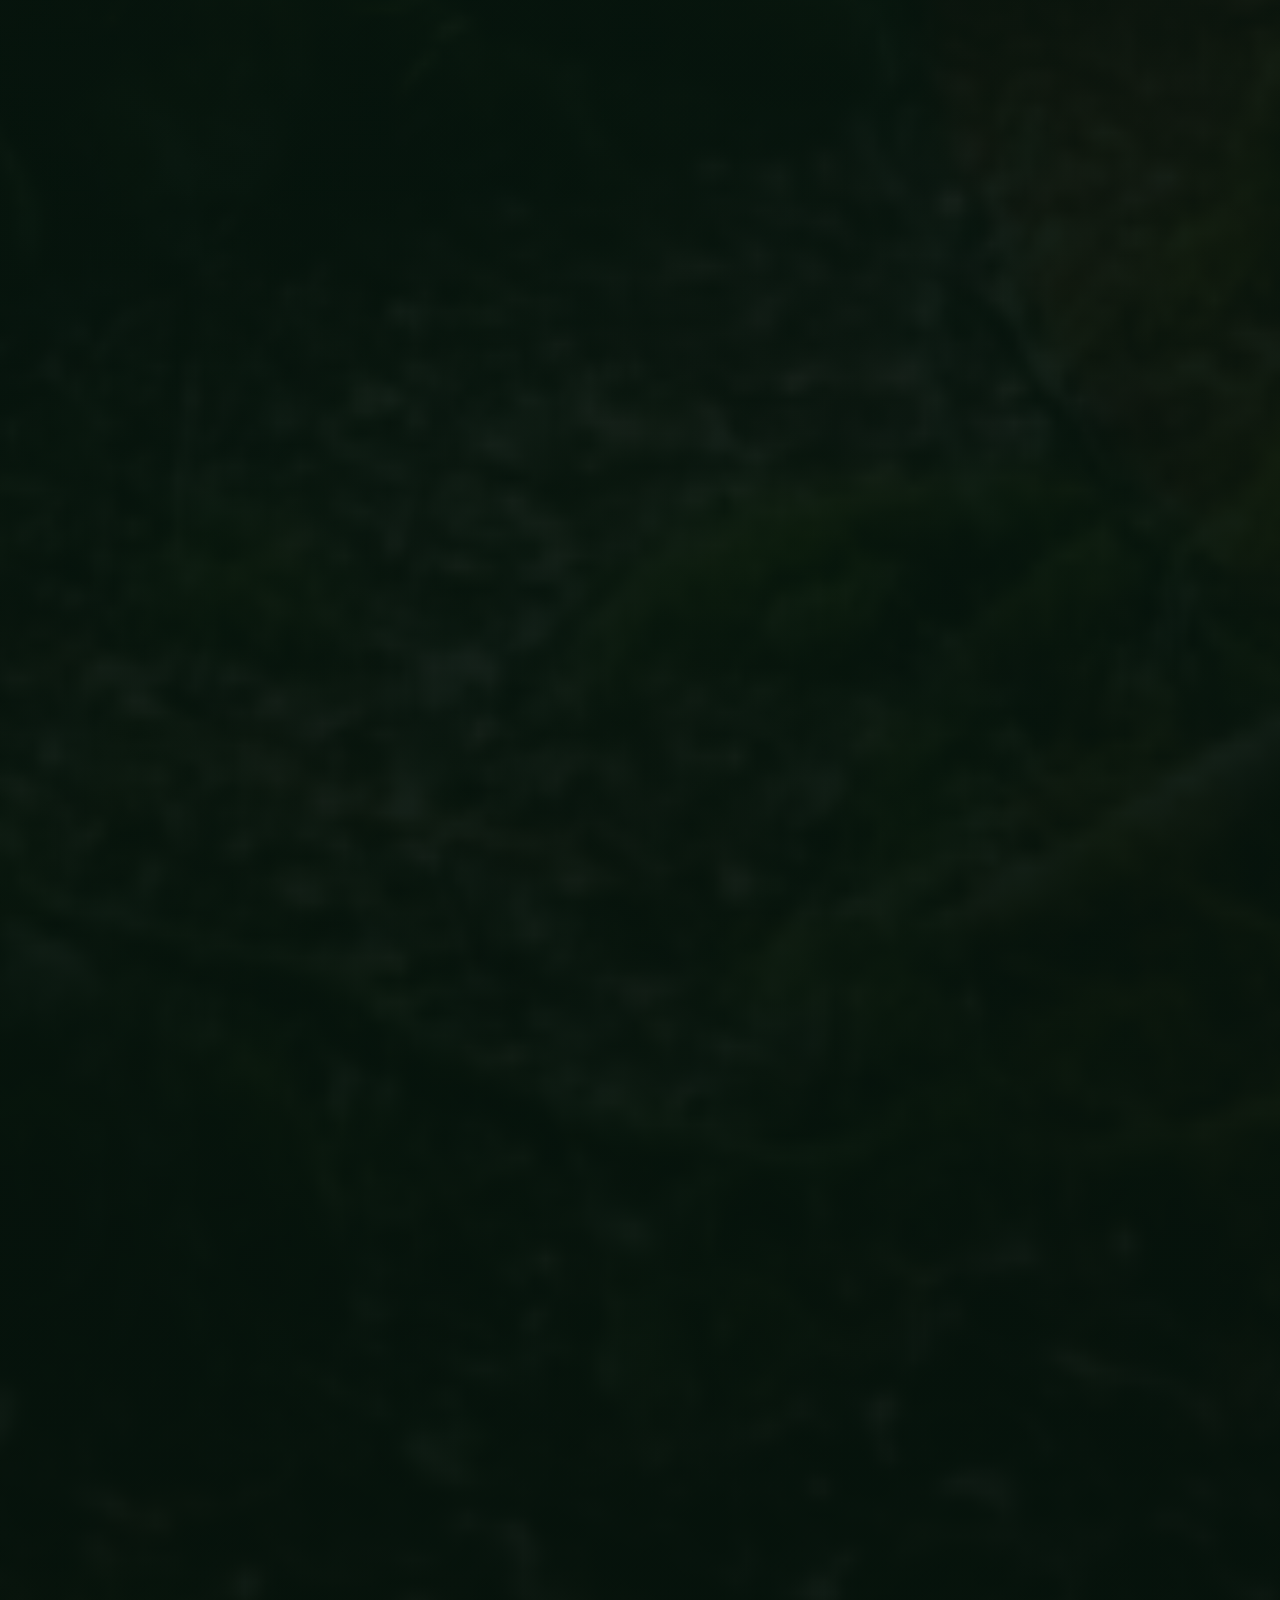
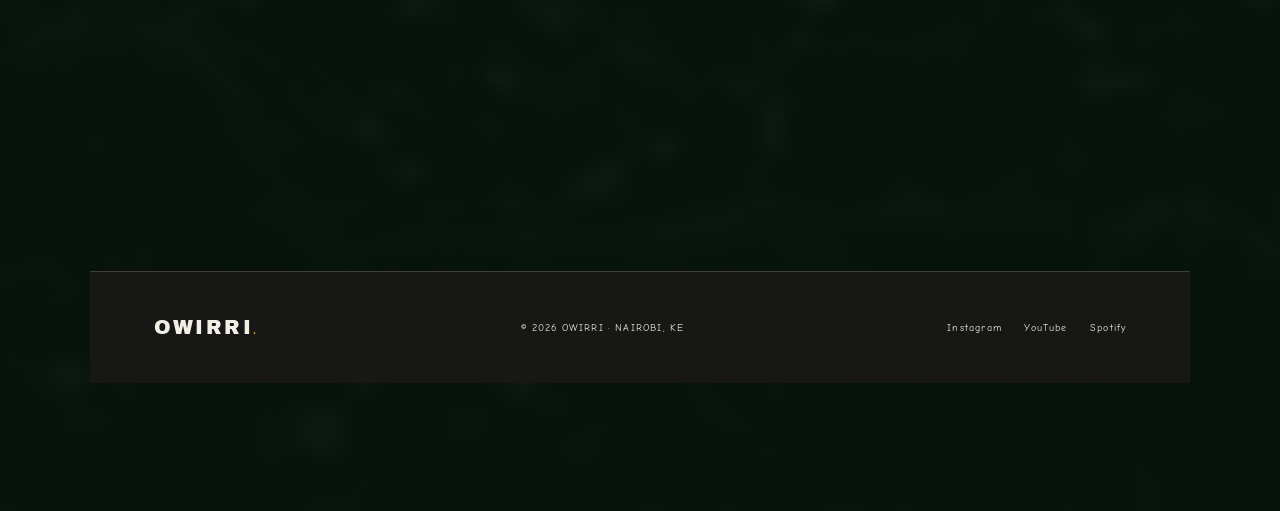
==== commit c4b32b45: "Landing Page Update" ====
--- a/index.html
+++ b/index.html
@@ -26,9 +26,21 @@
   content="#1a3f22"
 />
 
-    <link rel="icon" type="image/png" href="assets/images/favicon.png?v=1" />
-    <link rel="shortcut icon" href="assets/images/favicon.png?v=1" />
-    <link rel="apple-touch-icon" href="assets/images/favicon.png?v=1" />
+    <link
+  rel="icon"
+  type="image/png"
+  href="assets/images/society/society-logo-orange.png?v=2"
+/>
+
+<link
+  rel="shortcut icon"
+  href="assets/images/society/society-logo-orange.png?v=2"
+/>
+
+<link
+  rel="apple-touch-icon"
+  href="assets/images/society/society-logo-orange.png?v=2"
+/>
 
     <meta
       name="description"
@@ -42,7 +54,10 @@
       content="Singer-songwriter and vocalist. Living Life in Warm Yellows."
     />
 
-    <meta property="og:image" content="https://soulbyowirri.co.ke/assets/images/cold.jpg/>
+    <meta
+  property="og:image"
+  content="https://soulbyowirri.co.ke/assets/images/cold-blooded-cover.png"
+/>
 
     <meta property="og:type" content="website" />
 
@@ -187,6 +202,55 @@
 </script>
   </head>
 
+  <dialog class="contactDialog" id="contactDialog">
+  <div class="contactModal">
+    <button
+      type="button"
+      class="contactDialogClose"
+      id="closeContactDialog"
+      aria-label="Close contact options"
+    >
+      ×
+    </button>
+
+    <p class="kicker">LET'S CONNECT</p>
+    <h2>How would you like to reach me?</h2>
+
+    <div class="contactOptions">
+      <a href="mailto:sllnowiti@gmail.com">
+        <span>✉</span>
+        <div>
+          <strong>Email</strong>
+          <small>Bookings, press and collaborations</small>
+        </div>
+        <b>↗</b>
+      </a>
+
+      <a href="tel:YOUR_PHONE_NUMBER">
+        <span>☎</span>
+        <div>
+          <strong>Phone</strong>
+          <small>+254112930059</small>
+        </div>
+        <b>↗</b>
+      </a>
+
+      <a
+        href="https://whatsapp.com/channel/0029Va6Kbw6Ae5Vssv9sy532"
+        target="_blank"
+        rel="noopener noreferrer"
+      >
+        <span>☏</span>
+        <div>
+          <strong>WhatsApp</strong>
+          <small>Send a message</small>
+        </div>
+        <b>↗</b>
+      </a>
+    </div>
+  </div>
+</dialog>
+
   <body>
     <main>
       <!-- Primary navigation -->
@@ -228,8 +292,9 @@
         </a>
       </nav>
 
-      <!-- Cold Blooded featured portrait -->
-<section
+    <!--  
+      
+      <section
   class="featuredHero coldBloodedHero"
   id="top"
   aria-label="Owirri in the Cold Blooded era"
@@ -239,9 +304,9 @@
     src="assets/images/cold.jpg"
     alt="Owirri surrounded by plants in the Cold Blooded era"
   />
-</section>
-
-      <!-- Artist introduction -->
+      </section>
+
+      
       <section class="artistIntroduction" aria-labelledby="siteTitle">
         <h1 id="siteTitle">
           Owirri 2k:
@@ -258,42 +323,27 @@
   target="_blank"
   rel="noopener noreferrer"
 >
+
   PRE-SAVE COLD BLOODED ↗
 </a>
       </section>
-
-    <!-- Cold Blooded campaign marquee -->
-<section
-  class="marquee coldBloodedMarquee"
-  aria-label="Cold Blooded album themes"
+    -->
+
+ <section
+  class="sound section portalAtmosphere"
+  id="top"
 >
-  <div class="marqueeTrack">
-    <span class="marqueeMessage">
-      COLD BLOODED ✦ NATURE BUILT HER THRONE ✦ ABOVE WATER ✦
-      11 DECEMBER 2026 ✦ THE AFTERMATH HAS A SOUND ✦
-    </span>
-
-    <span class="marqueeMessage" aria-hidden="true">
-      COLD BLOODED ✦ NATURE BUILT HER THRONE ✦ ABOVE WATER ✦
-      11 DECEMBER 2026 ✦ THE AFTERMATH HAS A SOUND ✦
-    </span>
-  </div>
-</section>
-
-
-      <!-- The Sound -->
-      <section
-        class="sound section reveal portalAtmosphere"
-        id="music"
-      >
-        <div class="sectionNum">01 / THE SOUND</div>
-
-        <!-- Featured album campaign -->
+
+      <!-- Featured album campaign -->
         <article class="featuredRelease coldBloodedFeature">
           <div class="featuredReleaseArt">
             <img
               src="assets/images/cold-blooded-cover.png"
               alt="Cold Blooded, the debut album by Owirri"
+  width="1000"
+  height="1000"
+  fetchpriority="high"
+  decoding="async"
             />
 
             <span class="latestBadge">DEBUT ALBUM</span>
@@ -359,14 +409,14 @@
 
             <div class="featuredReleaseActions">
   <a
-      class="presaveCampaignButton"
-      href="https://ditto.fm/cold-blooded-owirri"
-      target="_blank"
-      rel="noopener noreferrer"
-    >
-      <span>PRE-SAVE THE ALBUM</span>
-      <span aria-hidden="true">↗</span>
-    </a>
+    class="presaveCampaignButton"
+    href="https://ditto.fm/cold-blooded-owirri"
+    target="_blank"
+    rel="noopener noreferrer"
+  >
+    <span>PRE-SAVE COLD BLOODED</span>
+    <span aria-hidden="true">↗</span>
+  </a>
 
   <a
     class="button outline"
@@ -374,9 +424,30 @@
     target="_blank"
     rel="noopener noreferrer"
   >
-    <span>WATCH THE TRAILER</span>
-      <span aria-hidden="true">↗</span>
+    WATCH THE TRAILER ↗
   </a>
+
+  <a class="campaignScrollLink" href="#exclusive-listen">
+    SUPPORT THE ALBUM ↓
+  </a>
+</div>
+
+<div class="campaignSocials" aria-label="Follow Owirri">
+  <a href="https://www.instagram.com/_.owirri"
+     target="_blank" rel="noopener noreferrer"
+     aria-label="Instagram">◎</a>
+
+  <a href="https://tr.ee/qKbr7IDeuZ"
+     target="_blank" rel="noopener noreferrer"
+     aria-label="TikTok">♪</a>
+
+  <a href="https://www.youtube.com/@Owirriana"
+     target="_blank" rel="noopener noreferrer"
+     aria-label="YouTube">▶</a>
+
+  <a href="https://tr.ee/j67jDhYV51"
+     target="_blank" rel="noopener noreferrer"
+     aria-label="Facebook">f</a>
 </div>
           </div>
         </article>
@@ -388,18 +459,22 @@
   aria-labelledby="exclusiveListenTitle"
 >
   <div class="exclusiveCampaignBanner">
-    <p class="kicker">PRIVATE ACCESS · BEFORE RELEASE DAY</p>
-
-    <h3 id="exclusiveListenTitle">Listen Exclusively</h3>
+    <p class="kicker">PRIVATE ACCESS · LISTEN EXCLUSIVELY</p>
+
+    <h3 id="exclusiveListenTitle">Support The Release</h3>
 
     <p>
-      Choose your listening experience, support the making of Owirri’s
-      debut album and receive your private tracks by email within 24 hours
-      after payment verification.
-    </p>
+    Be part of the journey before release day. Purchase unreleased
+    music and selected creative merchandise while directly supporting
+    the release of Owirri's debut album.
+  </p>
+
+  <a href="#support-packages" class="campaignScrollLink">
+    EXPLORE WAYS TO SUPPORT ↓
+  </a>
   </div>
 
-  <div class="exclusivePackageGrid">
+  <div class="exclusivePackageGrid" id="support-packages">
     <!-- Lead Single -->
     <article class="exclusivePackageCard">
       <div class="exclusivePackageArt">
@@ -519,6 +594,30 @@
   </p>
 </section>
 
+<!-- Cold Blooded campaign marquee -->
+<section
+  class="marquee coldBloodedMarquee"
+  aria-label="Cold Blooded album themes"
+>
+  <div class="marqueeTrack">
+    <span class="marqueeMessage">
+      COLD BLOODED ✦ NATURE BUILT HER THRONE ✦ ABOVE WATER ✦
+      11 DECEMBER 2026 ✦ THE AFTERMATH HAS A SOUND ✦
+    </span>
+
+    <span class="marqueeMessage" aria-hidden="true">
+      COLD BLOODED ✦ NATURE BUILT HER THRONE ✦ ABOVE WATER ✦
+      11 DECEMBER 2026 ✦ THE AFTERMATH HAS A SOUND ✦
+    </span>
+  </div>
+</section>
+
+         <!-- The Sound -->
+      <section
+        class="sound section reveal portalAtmosphere"
+        id="music"
+      >
+        <div class="sectionNum">01 / THE SOUND</div>
         <!-- Recent releases -->
         <div class="recentReleases">
           <div class="recentReleasesHeader">
@@ -1193,14 +1292,13 @@
         </h2>
 
         <div class="contactRow">
-          <a
-            class="button gold"
-            href="https://linktr.ee/Owirri"
-            target="_blank"
-            rel="noopener noreferrer"
-          >
-            Contact Owirri ↗
-          </a>
+         <button
+  class="button gold"
+  id="openContactDialog"
+  type="button"
+>
+  Contact Owirri ↗
+</button>
 
           <p>
             Nairobi, Kenya<br />
--- a/styles.css
+++ b/styles.css
@@ -4636,3 +4636,129 @@
     max-width: 340px;
   }
 }
+.campaignScrollLink {
+  display: inline-block;
+  margin-top: 1.2rem;
+  color: var(--gold);
+  font-size: 0.72rem;
+  font-weight: 700;
+  letter-spacing: 0.14em;
+  text-decoration: underline;
+  text-underline-offset: 6px;
+}
+
+.campaignSocials {
+  display: flex;
+  align-items: center;
+  gap: 0.8rem;
+  margin-top: 2rem;
+}
+
+.campaignSocials a {
+  display: grid;
+  width: 42px;
+  height: 42px;
+  place-items: center;
+  border: 1px solid rgba(217, 146, 1, 0.5);
+  border-radius: 50%;
+  color: var(--foam);
+  font-size: 1.15rem;
+  font-weight: 700;
+  transition: 0.2s ease;
+}
+
+.campaignSocials a:hover {
+  color: var(--ink);
+  background: var(--gold);
+  transform: translateY(-3px);
+}
+
+.featuredReleaseActions {
+  display: flex;
+  flex-wrap: wrap;
+  gap: 1rem;
+  align-items: center;
+}
+
+.contactDialog {
+  width: min(92%, 520px);
+  padding: 0;
+  border: 1px solid rgba(217, 146, 1, 0.55);
+  background: #101710;
+  color: #f3eee6;
+}
+
+.contactDialog::backdrop {
+  background: rgba(0, 0, 0, 0.78);
+  backdrop-filter: blur(5px);
+}
+
+.contactModal {
+  position: relative;
+  padding: 2.5rem;
+}
+
+.contactDialogClose {
+  position: absolute;
+  top: 1rem;
+  right: 1rem;
+  border: 0;
+  background: transparent;
+  color: #f3eee6;
+  font-size: 2rem;
+  cursor: pointer;
+}
+
+.contactModal h2 {
+  max-width: 370px;
+  margin: 0 0 2rem;
+  font-family: var(--font-display);
+  font-size: 2.4rem;
+  font-weight: 400;
+  line-height: 1;
+}
+
+.contactOptions {
+  display: grid;
+  gap: 0.8rem;
+}
+
+.contactOptions a {
+  display: flex;
+  align-items: center;
+  gap: 1rem;
+  padding: 1rem;
+  border: 1px solid rgba(243, 238, 230, 0.18);
+  color: #f3eee6;
+  text-decoration: none;
+}
+
+.contactOptions a:hover {
+  border-color: var(--gold);
+  background: rgba(217, 146, 1, 0.08);
+}
+
+.contactOptions a > span {
+  color: var(--gold);
+  font-size: 1.4rem;
+}
+
+.contactOptions a div {
+  display: grid;
+  gap: 0.25rem;
+  flex: 1;
+}
+
+.contactOptions small {
+  color: var(--mist);
+  font-size: 0.75rem;
+}
+
+.contactOptions b {
+  color: var(--gold);
+}
+img {
+  display: block;
+  max-width: 100%;
+  height: auto;
+}
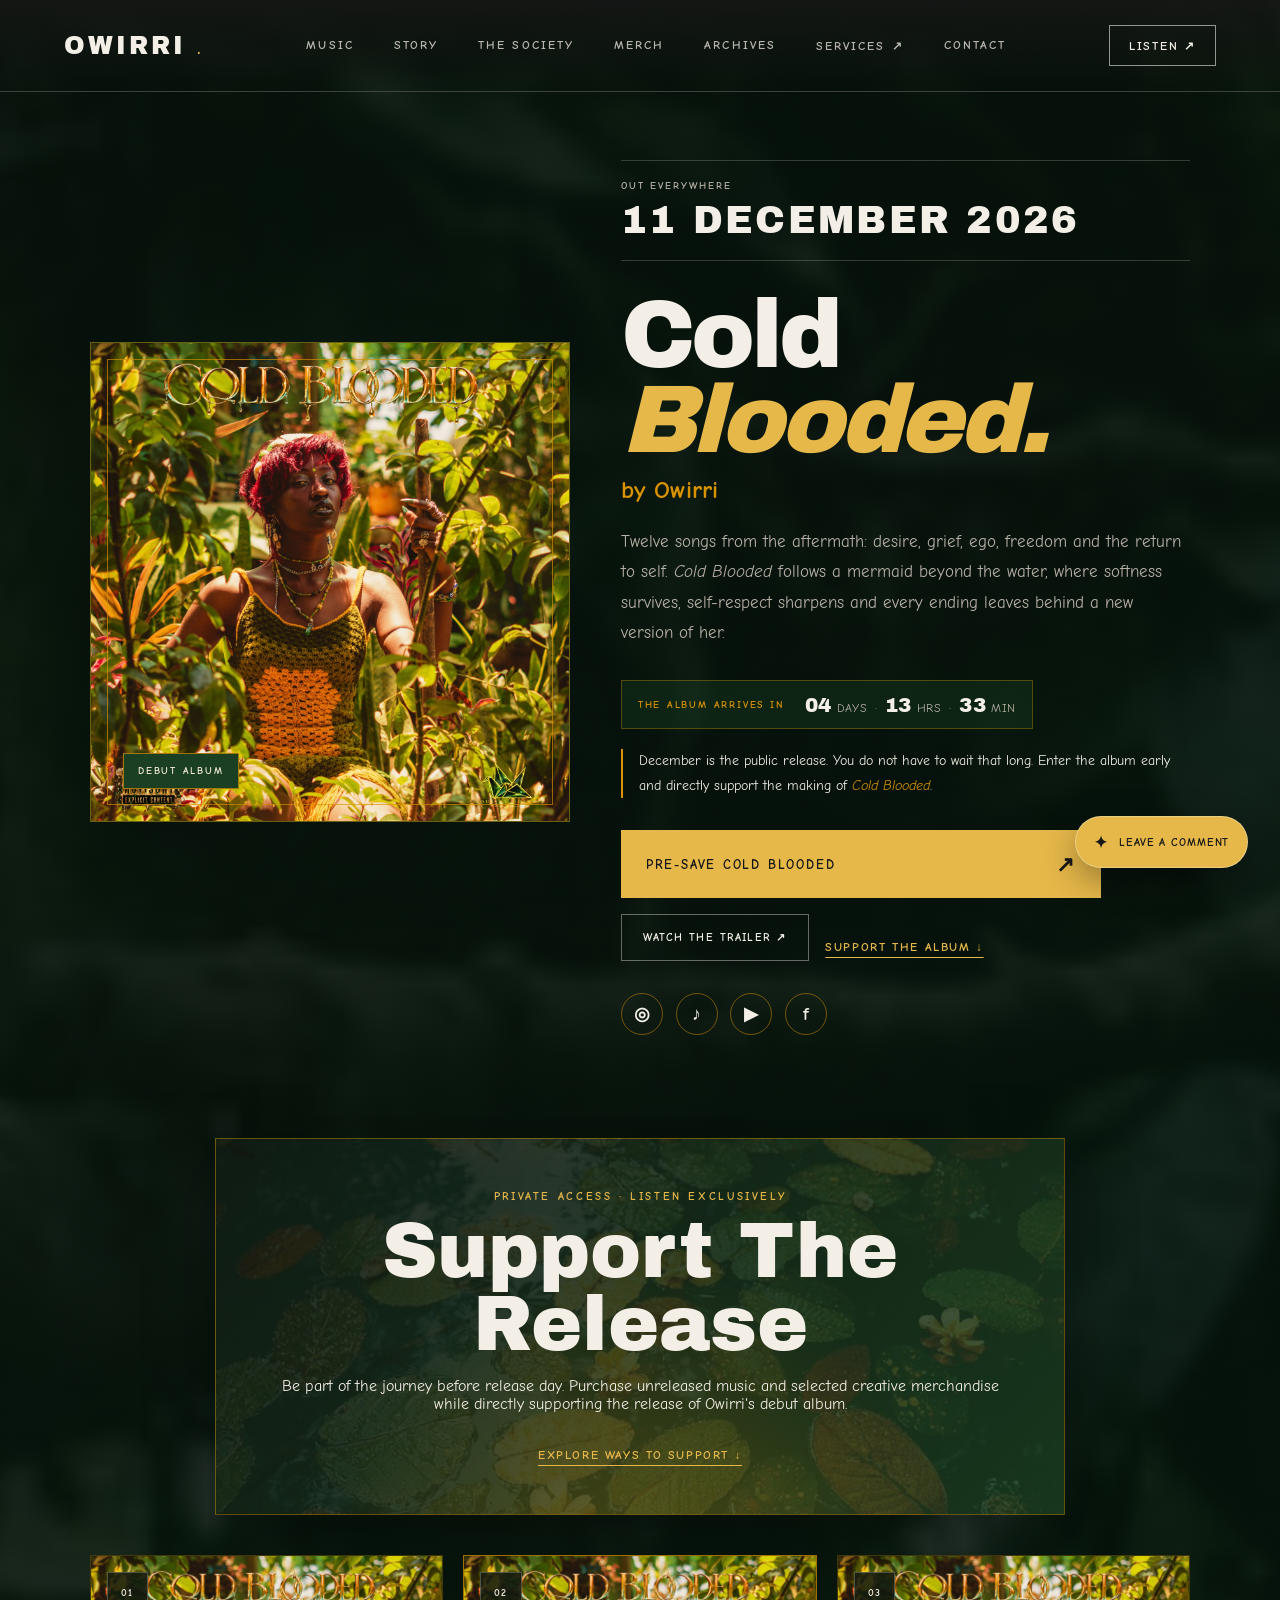
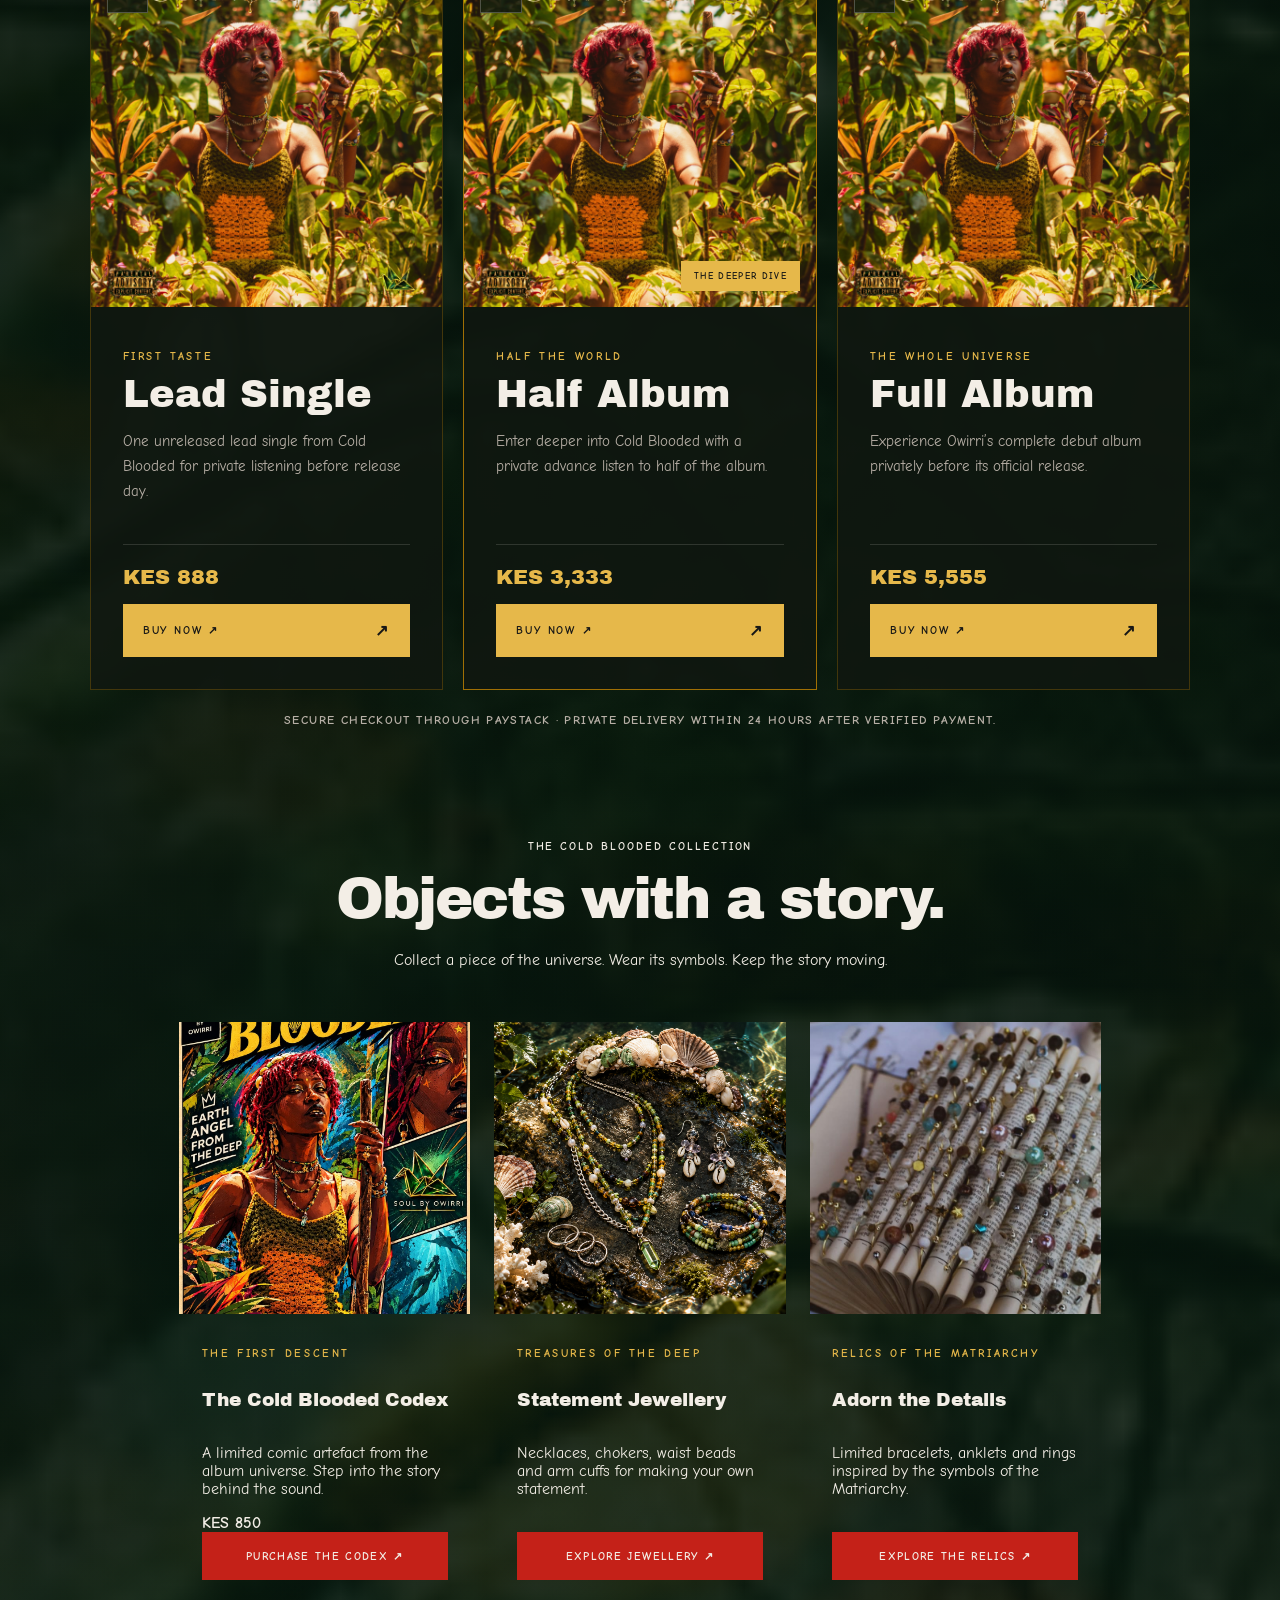
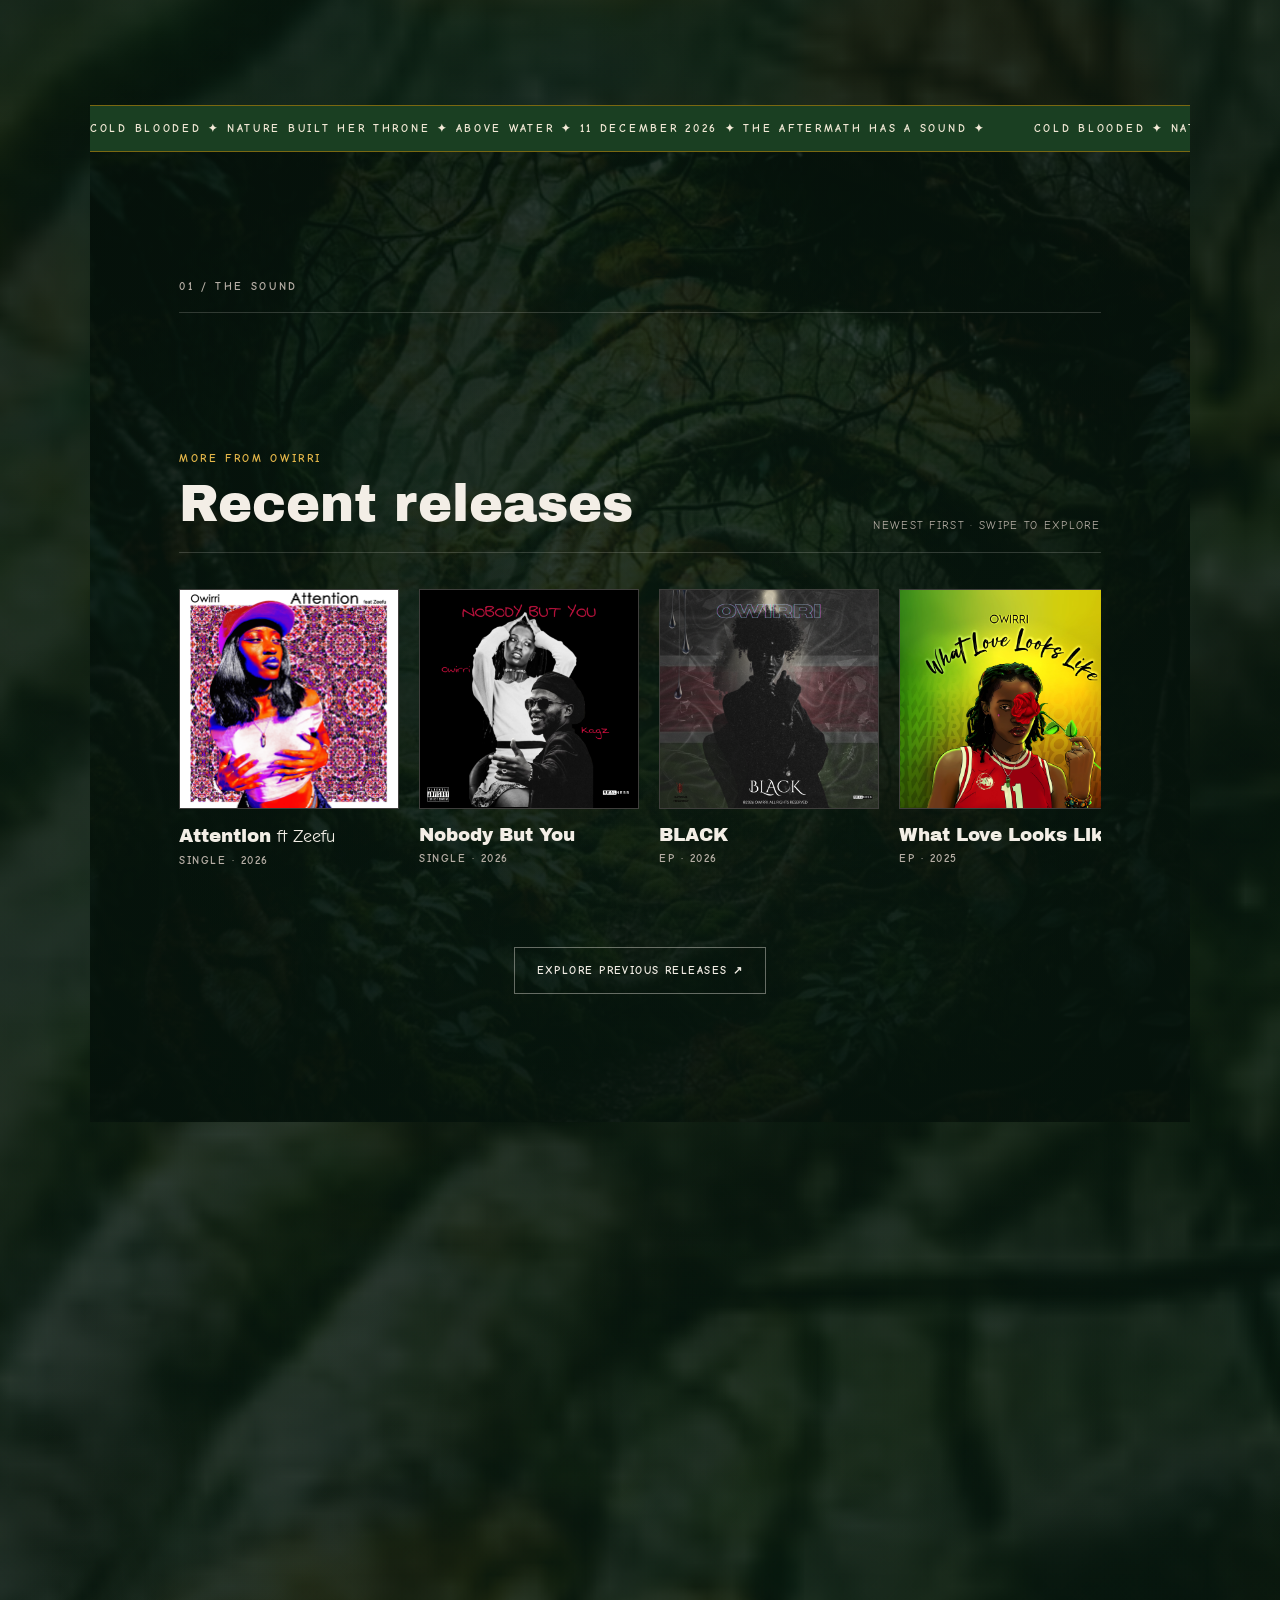
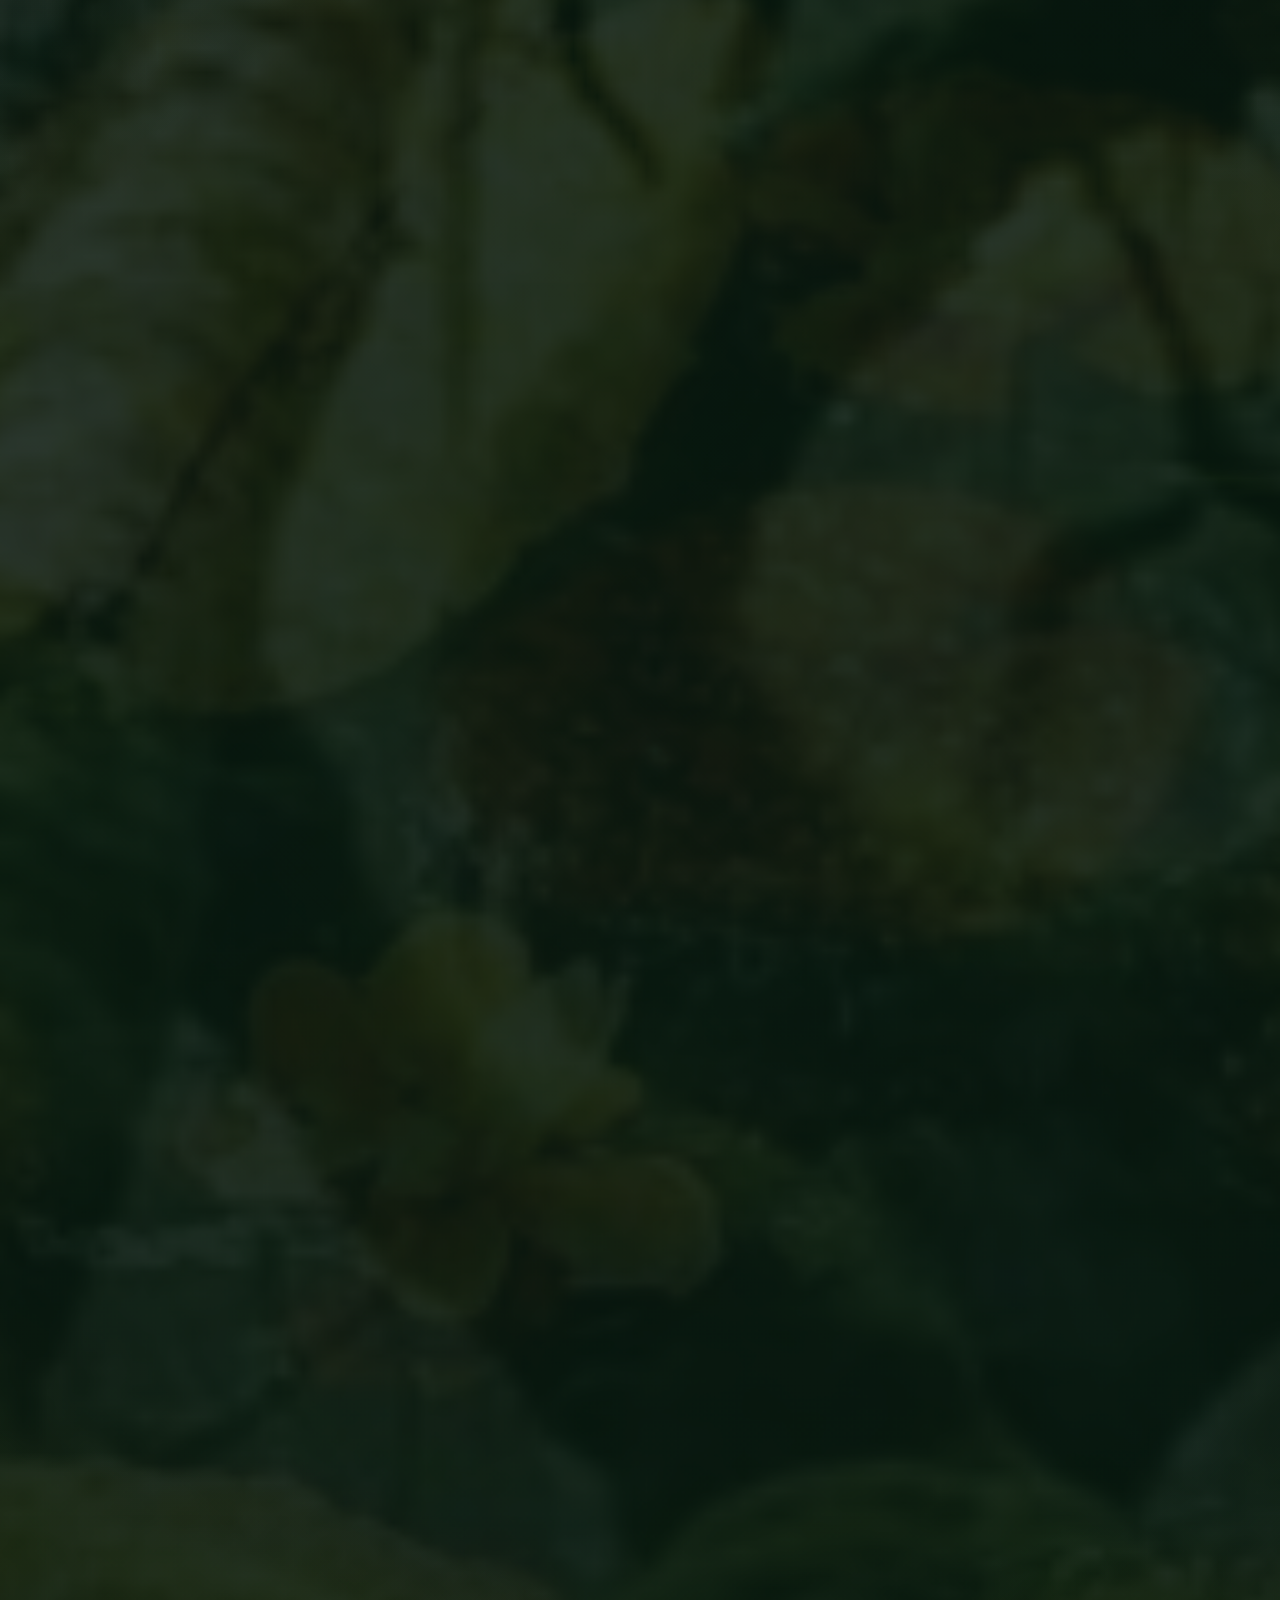
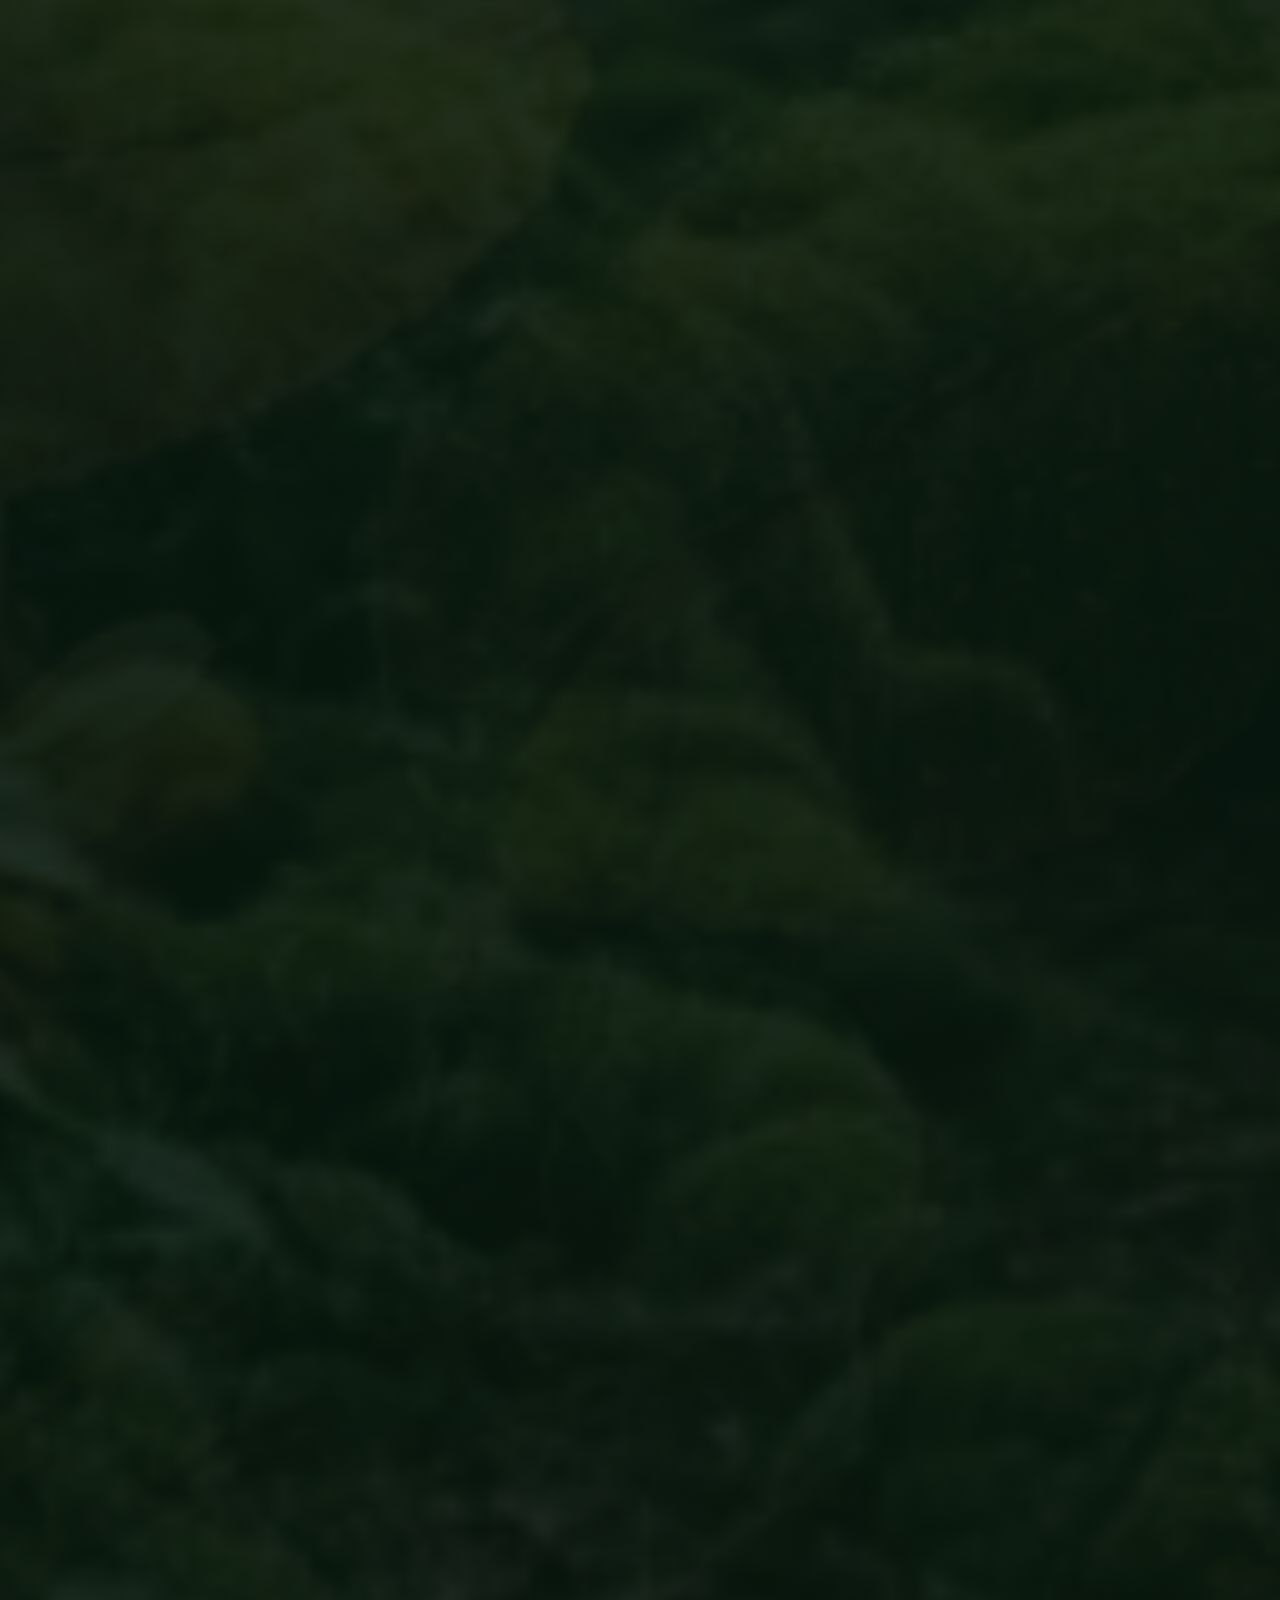
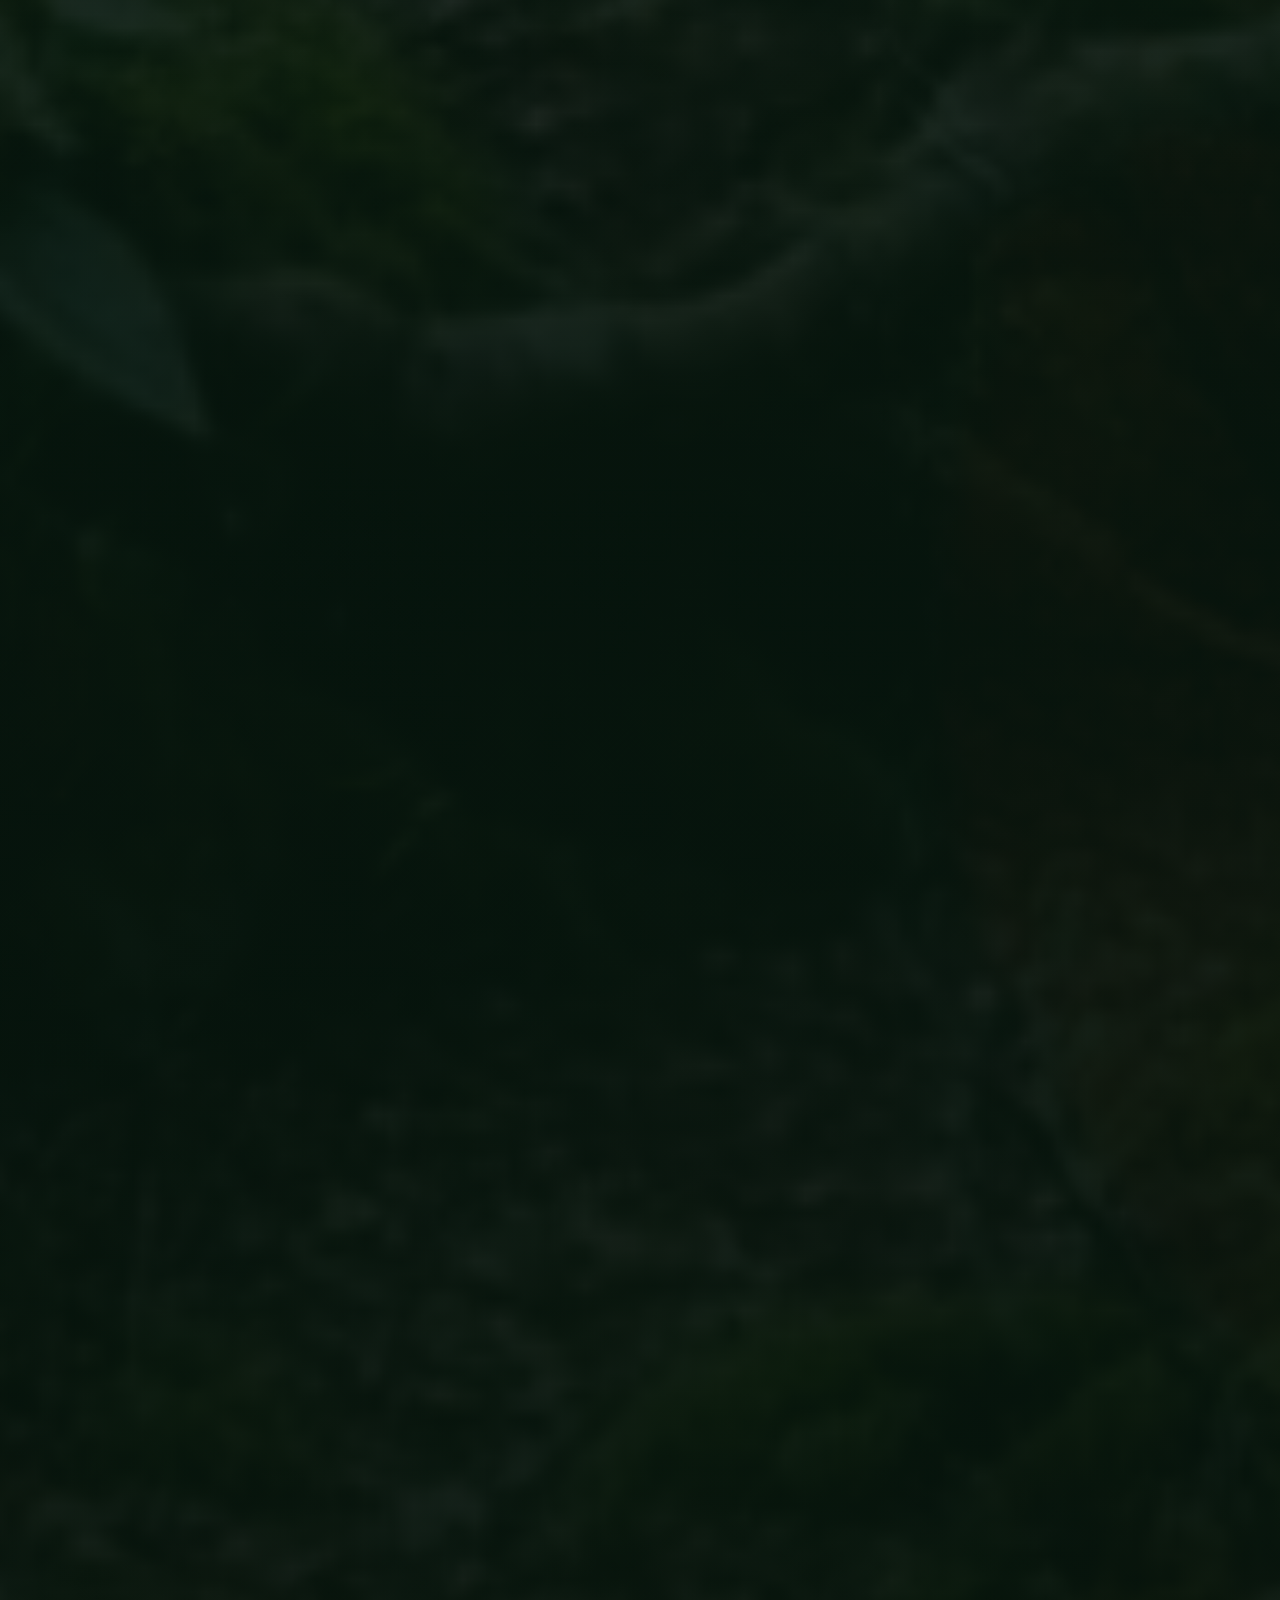
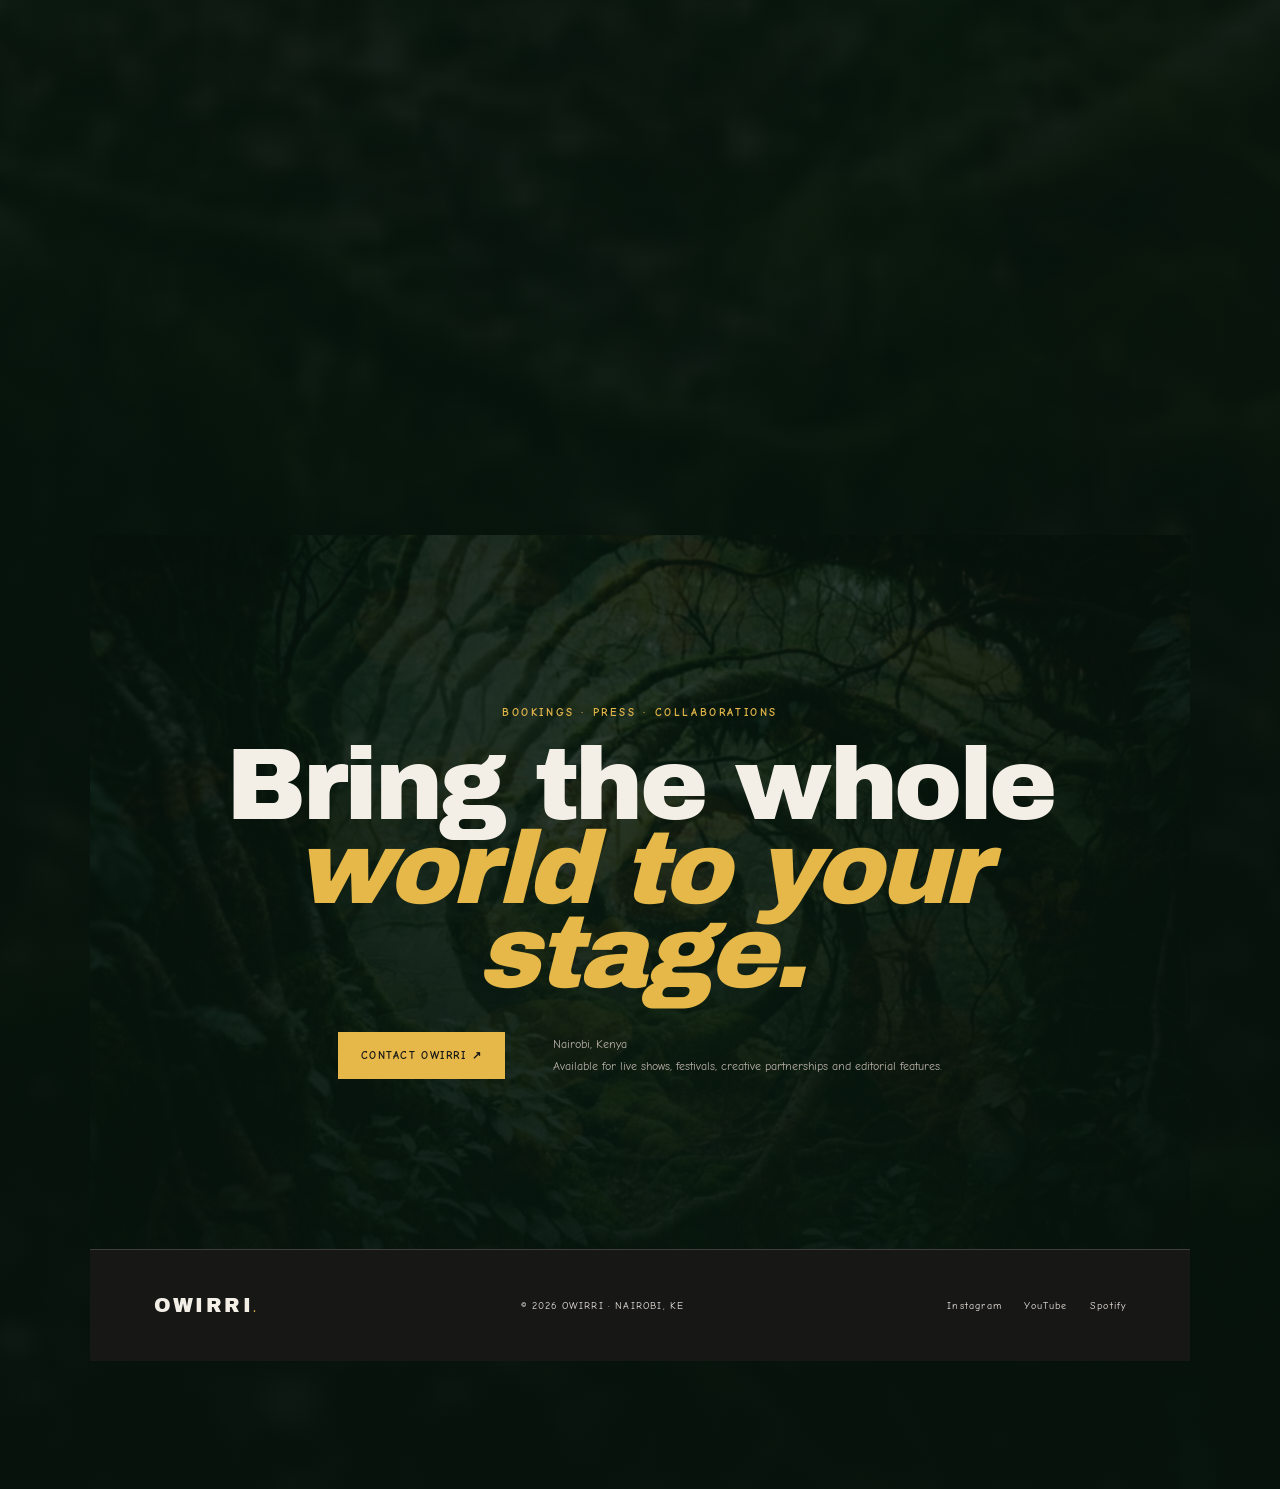
==== commit 60591fa4: "style" ====
--- a/index.html
+++ b/index.html
@@ -139,7 +139,7 @@
 
     <link rel="stylesheet" href="interactions.css?v=8" />
 
-    <link rel="stylesheet" href="styles.css?v=23" />
+    <link rel="stylesheet" href="styles.css?v=24" />
     <script src="script.js?v=12" defer></script>
 
     <script type="application/ld+json">
@@ -592,6 +592,114 @@
     Secure checkout through Paystack · Private delivery within 24 hours
     after verified payment.
   </p>
+
+  <section
+        class="merchShopSection"
+        id="artefacts"
+        aria-labelledby="merchShopTitle"
+      >
+        <div class="merchShopIntro">
+          <p class="kicker">THE COLD BLOODED COLLECTION</p>
+          <h2 id="merchShopTitle">Objects with a story.</h2>
+          <p>
+            Collect a piece of the universe. Wear its symbols. Keep the story
+            moving.
+          </p>
+        </div>
+
+        <div class="merchGateGrid merchShopGrid">
+          <!-- Product 1: Cold Blooded Codex -->
+          <article class="merchGateCard merchComic">
+            <div class="merchCardVisual">
+              <img
+                src="assets/images/cold-blooded-codex.jpeg"
+                alt="The Cold Blooded Codex — Issue 001"
+                loading="lazy"
+              />
+            </div>
+
+            <div class="merchCardCopy">
+              <p class="kicker">THE FIRST DESCENT</p>
+              <h3>The Cold Blooded Codex</h3>
+              <p>
+                A limited comic artefact from the album universe. Step into the
+                story behind the sound.
+              </p>
+              <strong>KES 850</strong>
+
+              <a
+                class="merchBuyButton"
+                href="https://paystack.shop/pay/cbcodex"
+                target="_blank"
+                rel="noopener noreferrer"
+                data-merch-link
+              >
+                Purchase the Codex ↗
+              </a>
+            </div>
+          </article>
+
+          <!-- Product 2: Treasures of the Deep -->
+          <article class="merchGateCard merchJewellery">
+            <div class="merchCardVisual">
+              <img
+                src="assets/images/treasures-of-the-deep.png"
+                alt="Treasures of the Deep jewellery collection"
+                loading="lazy"
+              />
+            </div>
+
+            <div class="merchCardCopy">
+              <p class="kicker">TREASURES OF THE DEEP</p>
+              <h3>Statement Jewellery</h3>
+              <p>
+                Necklaces, chokers, waist beads and arm cuffs for making your
+                own statement.
+              </p>
+
+              <a
+                class="merchBuyButton"
+                href="https://theyellowroom.hustlesasa.shop/"
+                target="_blank"
+                rel="noopener noreferrer"
+                data-merch-link
+              >
+                Explore Jewellery ↗
+              </a>
+            </div>
+          </article>
+
+          <!-- Product 3: Relics of the Matriarchy -->
+          <article class="merchGateCard merchRelics">
+            <div class="merchCardVisual">
+              <img
+                src="assets/images/relics-of-the-matriarchy.jpg"
+                alt="Relics of the Matriarchy jewellery collection"
+                loading="lazy"
+              />
+            </div>
+
+            <div class="merchCardCopy">
+              <p class="kicker">RELICS OF THE MATRIARCHY</p>
+              <h3>Adorn the Details</h3>
+              <p>
+                Limited bracelets, anklets and rings inspired by the symbols of
+                the Matriarchy.
+              </p>
+
+              <a
+                class="merchBuyButton"
+                href="https://theyellowroom.hustlesasa.shop/"
+                target="_blank"
+                rel="noopener noreferrer"
+                data-merch-link
+              >
+                Explore the Relics ↗
+              </a>
+            </div>
+          </article>
+        </div>
+      </section>
 </section>
 
 <!-- Cold Blooded campaign marquee -->
--- a/styles.css
+++ b/styles.css
@@ -4762,3 +4762,330 @@
   max-width: 100%;
   height: auto;
 }
+
+.merchShopSection {
+  padding: clamp(4rem, 8vw, 7rem) 7vw;
+  color: var(--rsvp-cream);
+  background: var(--rsvp-ink);
+  scroll-margin-top: 2rem;
+}
+
+.merchShopIntro {
+  max-width: 760px;
+  margin: 0 auto 3rem;
+  text-align: center;
+}
+
+.merchShopIntro .kicker {
+  color: var(--rsvp-gold);
+  letter-spacing: 0.18em;
+}
+
+.merchShopIntro h2,
+.merchClosing h2 {
+  margin: 1rem 0;
+  font-family: var(--font-display);
+  font-size: clamp(2rem, 4.5vw, 4rem);
+  font-weight: 400;
+  line-height: 1.05;
+  text-wrap: balance;
+}
+
+.merchShopIntro > p:last-child,
+.merchClosing > p:not(.kicker) {
+  color: var(--rsvp-mist);
+  line-height: 1.8;
+}
+
+/* Reuse existing product-card styles in rsvp.css. */
+
+.merchShopGrid {
+  width: min(1320px, 100%);
+  margin: 0 auto;
+  align-items: stretch;
+}
+
+.merchShopGrid .merchGateCard {
+  height: 100%;
+}
+
+.merchShopGrid .merchCardVisual {
+  flex-shrink: 0;
+}
+
+.merchShopGrid .merchCardCopy {
+  align-items: stretch;
+}
+
+.merchShopGrid .merchCardCopy > p:not(.kicker) {
+  flex: 1;
+}
+
+.merchShopGrid .merchBuyButton {
+  margin-top: 1.25rem;
+  text-decoration: none;
+  transition: background 180ms ease;
+}
+
+.merchShopGrid .merchBuyButton:hover,
+.merchShopGrid .merchBuyButton:focus-visible {
+  background: var(--rsvp-red-light);
+}
+
+/* Closing section */
+
+.merchClosing {
+  padding: clamp(4rem, 8vw, 7rem) 7vw;
+  border-top: 1px solid var(--rsvp-border);
+  color: var(--rsvp-cream);
+  background:
+    linear-gradient(rgba(13, 41, 24, 0.93), rgba(7, 24, 15, 0.98)),
+    url("assets/images/water-ripples.jpg") center / cover no-repeat;
+  text-align: center;
+}
+
+.merchClosing > .kicker {
+  color: var(--rsvp-gold);
+  letter-spacing: 0.18em;
+}
+
+.merchClosing > p:not(.kicker) {
+  max-width: 600px;
+  margin: 0 auto 2rem;
+}
+
+.merchClosingLinks {
+  display: flex;
+  flex-wrap: wrap;
+  align-items: center;
+  justify-content: center;
+  gap: 1.5rem;
+}
+
+.merchBackLink {
+  display: inline-block;
+  padding: 0.8rem 0;
+  text-transform: none;
+}
+
+/* Footer */
+
+.merchFooter {
+  display: flex;
+  flex-wrap: wrap;
+  align-items: center;
+  justify-content: space-between;
+  gap: 1rem;
+  padding: 1.5rem 7vw;
+  border-top: 1px solid var(--rsvp-border);
+  background: var(--rsvp-ink);
+}
+
+.merchFooter > p {
+  margin: 0;
+  color: var(--rsvp-mist);
+  font-size: 0.85rem;
+}
+
+/* Mobile and tablet */
+
+@media (max-width: 900px) {
+  .merchShopSection {
+    padding-right: 5vw;
+    padding-left: 5vw;
+  }
+
+  .merchShopGrid {
+    grid-template-columns: repeat(2, minmax(0, 1fr));
+  }
+}
+
+@media (max-width: 650px) {
+  .merchNav {
+    min-height: 74px;
+    padding: 1rem 6vw;
+  }
+
+  .merchNavLinks {
+    gap: 0.9rem;
+  }
+
+  .merchNavLinks a {
+    font-size: 0.62rem;
+    letter-spacing: 0.04em;
+  }
+
+  .merchPageHero {
+    min-height: 82svh;
+    padding: 8rem 6vw 4rem;
+  }
+
+  .merchHeroContent h1 {
+    font-size: clamp(2.7rem, 12vw, 4.5rem);
+  }
+
+  .merchHeroDescription {
+    font-size: 0.98rem;
+    line-height: 1.75;
+  }
+
+  .merchShopSection {
+    padding: 4rem 6vw;
+  }
+
+  .merchShopGrid {
+    grid-template-columns: minmax(0, 1fr);
+    gap: 1.5rem;
+  }
+
+  .merchShopGrid .merchCardVisual {
+    aspect-ratio: 1 / 1;
+  }
+
+  .merchShopGrid .merchCardCopy {
+    padding: 1.25rem;
+  }
+
+  .merchClosing {
+    padding: 4rem 6vw;
+  }
+
+  .merchClosingLinks {
+    flex-direction: column;
+    gap: 1rem;
+  }
+
+  .merchClosingLinks .merchHeroCta {
+    width: 100%;
+  }
+
+  .merchFooter {
+    flex-direction: column;
+    align-items: flex-start;
+    padding: 1.5rem 6vw;
+  }
+}
+
+/* =========================================
+   HOMEPAGE MERCHANDISE GRID
+   ========================================= */
+
+.merchShopGrid {
+  display: grid;
+  width: min(1320px, 100%);
+  margin: 0 auto;
+
+  grid-template-columns: repeat(3, minmax(0, 1fr));
+  gap: 1.5rem;
+  align-items: stretch;
+}
+
+.merchShopGrid .merchGateCard {
+  display: flex;
+  flex-direction: column;
+  min-width: 0;
+  height: 100%;
+  overflow: hidden;
+}
+
+.merchShopGrid .merchCardVisual {
+  width: 100%;
+  aspect-ratio: 1 / 1;
+  flex-shrink: 0;
+  overflow: hidden;
+}
+
+.merchShopGrid .merchCardVisual img {
+  display: block;
+  width: 100%;
+  height: 100%;
+  object-fit: cover;
+  object-position: center;
+}
+
+.merchShopGrid .merchCardCopy {
+  display: flex;
+  flex: 1;
+  flex-direction: column;
+  padding: 1.4rem;
+}
+
+.merchShopGrid .merchCardCopy > p:not(.kicker) {
+  flex: 1;
+}
+
+.merchShopGrid .merchBuyButton {
+  display: block;
+  width: 100%;
+  margin-top: 1.25rem;
+  text-align: center;
+}
+
+/* TABLET: TWO COLUMNS */
+
+@media (max-width: 900px) {
+  .merchShopGrid {
+    grid-template-columns: repeat(2, minmax(0, 1fr));
+    gap: 1rem;
+  }
+}
+
+/* MOBILE: ONE COLUMN */
+
+@media (max-width: 600px) {
+  .merchShopGrid {
+    grid-template-columns: minmax(0, 1fr);
+    gap: 1.5rem;
+  }
+
+  .merchShopGrid .merchCardCopy {
+    padding: 1.2rem;
+  }
+}
+
+/* =========================================
+   HOMEPAGE MERCHANDISE PURCHASE BUTTONS
+   ========================================= */
+
+.merchShopGrid .merchBuyButton {
+  display: flex;
+  align-items: center;
+  justify-content: center;
+
+  width: 100%;
+  min-height: 48px;
+  margin-top: auto;
+  padding: 0.85rem 1rem;
+
+  color: var(--foam);
+  background: var(--red);
+  border: 1px solid var(--red);
+
+  font-family: inherit;
+  font-size: 0.7rem;
+  font-weight: 700;
+  letter-spacing: 0.12em;
+  text-align: center;
+  text-decoration: none;
+  text-transform: uppercase;
+
+  cursor: pointer;
+  transition:
+    background 180ms ease,
+    border-color 180ms ease,
+    color 180ms ease,
+    transform 180ms ease;
+}
+
+.merchShopGrid .merchBuyButton:hover,
+.merchShopGrid .merchBuyButton:focus-visible {
+  color: var(--ink);
+  background: var(--gold);
+  border-color: var(--gold);
+  transform: translateY(-2px);
+}
+
+.merchShopGrid .merchBuyButton:focus-visible {
+  outline: 2px solid var(--foam);
+  outline-offset: 3px;
+}
